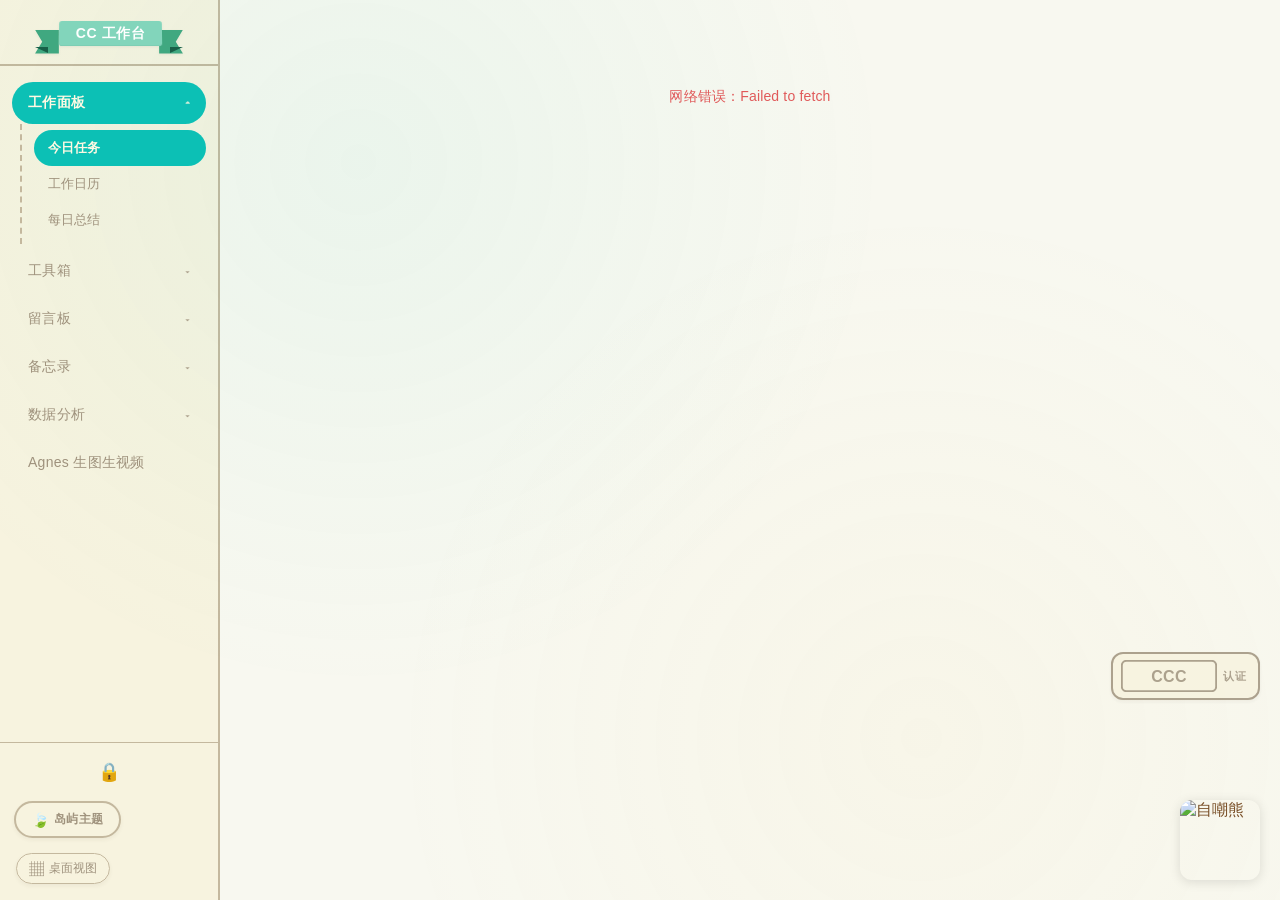
==== web/index.html @ 9da6981a "fix: hide Agnes key configuration card" ====
<!DOCTYPE html>
<html lang="zh-CN">
<head>
<meta charset="UTF-8">
<meta name="viewport" content="width=device-width, initial-scale=1.0, maximum-scale=1.0, user-scalable=no">
<meta http-equiv="Content-Security-Policy" content="default-src 'self' https://fonts.googleapis.com https://fonts.gstatic.com https://cdn.jsdelivr.net; style-src 'self' 'unsafe-inline' https://fonts.googleapis.com; script-src 'self' 'unsafe-inline' https://cdn.jsdelivr.net; img-src 'self' data: blob: https://media.tenor.com; connect-src 'self' https://api.sz-hrhb.com http://127.0.0.1:5001 https://cdn.jsdelivr.net https://opencode.ai">
<title>CC 工作台</title>
<link rel="preconnect" href="https://fonts.googleapis.com">
<link rel="preconnect" href="https://fonts.gstatic.com" crossorigin>
<link href="https://fonts.googleapis.com/css2?family=Nunito:wght@400;500;600;700;800;900&family=Noto+Sans+SC:wght@400;500;700&display=swap" rel="stylesheet">
<link rel="stylesheet" href="assets/animal-island.css?v=1">
<link rel="stylesheet" href="assets/style.css?v=11">
<link rel="stylesheet" href="assets/mac-layout.css?v=11">
<script src="https://cdn.jsdelivr.net/npm/pdf-lib/dist/pdf-lib.min.js"></script>
   <script src="https://cdn.jsdelivr.net/npm/jszip/dist/jszip.min.js"></script>
   <script src="config.example.js"></script>
   <script src="config.js"></script>
</head>
<body>

<svg style="position:absolute;width:0;height:0" aria-hidden="true">
  <defs>
    <clipPath id="animal-modal-clip" clipPathUnits="objectBoundingBox">
      <path d="M0.501,0.005 L0.501,0.005 L0.523,0.005 L0.549,0.006 C0.704,0.01,0.796,0.017,0.825,0.027 L0.827,0.028 C0.872,0.045,0.939,0.044,0.978,0.17 C1,0.254,1,0.365,0.99,0.505 L0.988,0.513 C0.979,0.558,0.971,0.598,0.965,0.633 C0.956,0.689,0.979,0.77,0.964,0.865 C0.953,0.928,0.921,0.966,0.869,0.979 C0.821,0.986,0.773,0.992,0.726,0.995 L0.712,0.996 L0.694,0.997 C0.648,1,0.586,1,0.507,1 L0.501,1 L0.464,1 C0.385,1,0.325,0.998,0.283,0.995 C0.234,0.992,0.184,0.987,0.133,0.979 C0.081,0.966,0.05,0.928,0.039,0.865 C0.023,0.77,0.047,0.689,0.037,0.633 C0.031,0.595,0.023,0.552,0.013,0.505 C-0.006,0.365,-0.002,0.254,0.024,0.17 C0.064,0.045,0.13,0.045,0.174,0.028 L0.175,0.028 C0.204,0.017,0.303,0.009,0.474,0.005 L0.501,0.005"/>
    </clipPath>
  </defs>
</svg>

<!-- Mobile hamburger -->
<button id="mobile-menu-btn" type="button" aria-label="菜单">☰</button>

<div id="app-screen" class="active">
  <aside class="nav-bar">
    <div class="nav-brand">
      <span class="ai-title ai-title--small ai-title--app-teal" style="margin:0">
        <span class="ai-title__back ai-title__back--left"></span>
        <span class="ai-title__back ai-title__back--right"></span>
        <span class="ai-title__fold ai-title__fold--left"></span>
        <span class="ai-title__fold ai-title__fold--right"></span>
        <span class="ai-title__front"><span class="ai-title__text">CC 工作台</span></span>
      </span>
    </div>
    <nav class="nav-items">
      <div class="nav-group">
        <button class="nav-item" data-panel="dashboard">
          <span class="nav-item-label">工作面板</span>
          <span class="nav-chevron">▾</span>
        </button>
        <div class="nav-dropdown">
          <button class="nav-sub" data-tab="tasks">今日任务</button>
          <button class="nav-sub" data-tab="calendar">工作日历</button>
          <button class="nav-sub" data-tab="history">每日总结</button>
        </div>
      </div>
      <div class="nav-group">
        <button class="nav-item" data-panel="toolbox">
          <span class="nav-item-label">工具箱</span>
          <span class="nav-chevron">▾</span>
        </button>
        <div class="nav-dropdown">
          <button class="nav-sub" data-tool="pdf-to-excel">PDF→Excel</button>
          <button class="nav-sub" data-tool="pdf-merge">PDF合并</button>
          <button class="nav-sub" data-tool="pdf-split">PDF分割</button>
          <button class="nav-sub" data-tool="image-convert">图片转换</button>
          <button class="nav-sub" data-tool="image-compress">图片压缩</button>
          <button class="nav-sub" data-tool="office-to-pdf">Office→PDF</button>
          <button class="nav-sub" data-tool="pdf-compress">PDF压缩</button>
          <button class="nav-sub" data-tool="ocr">OCR识别</button>
          <button class="nav-sub" data-tool="table-extract">表格提取</button>
        </div>
      </div>
      <div class="nav-group">
        <button class="nav-item" data-panel="board">
          <span class="nav-item-label">留言板</span>
          <span class="nav-chevron">▾</span>
        </button>
        <div class="nav-dropdown">
          <button class="nav-sub" data-tab="board-list">全部留言</button>
        </div>
      </div>
      <div class="nav-group">
        <button class="nav-item" data-panel="memo">
          <span class="nav-item-label">备忘录</span>
          <span class="nav-chevron">▾</span>
        </button>
        <div class="nav-dropdown">
          <button class="nav-sub" data-tab="memo-list">全部备忘</button>
        </div>
      </div>
      <div class="nav-group">
        <button class="nav-item" data-panel="analysis">
          <span class="nav-item-label">数据分析</span>
          <span class="nav-chevron">▾</span>
        </button>
        <div class="nav-dropdown">
          <button class="nav-sub" data-tab="analyze">分析任务</button>
        </div>
      </div>
      <div class="nav-group">
        <button class="nav-item" data-panel="agnes">
          <span class="nav-item-label">Agnes 生图生视频</span>
        </button>
      </div>
    </nav>
    <div class="nav-lock">
      <button class="lock-btn" id="lock-btn" type="button" title="锁屏">🔒</button>
    </div>
  </aside>
  <main class="app-main">

    <!-- Panel: Dashboard -->
    <div class="panel" id="panel-dashboard">
      <div class="panel-body" id="dash-body">
        <div class="dash-loading">加载中…</div>
      </div>
    </div>

    <!-- Panel: Toolbox -->
    <div class="panel active" id="panel-toolbox">
      <div class="panel-body" id="toolbox-body">
        <div class="panel-empty">选择工具开始使用</div>
      </div>
    </div>

    <!-- Panel: Board -->
    <div class="panel" id="panel-board">
      <div class="panel-body" id="board-body">
        <div class="dash-loading">加载中…</div>
      </div>
    </div>

    <!-- Panel: Memo -->
    <div class="panel" id="panel-memo">
      <div class="panel-body" id="memo-body">
        <div class="dash-loading">加载中…</div>
      </div>
    </div>

    <!-- Panel: Analysis -->
    <div class="panel" id="panel-analysis">
      <div class="panel-body" id="analysis-body">
          <div class="analysis-subpanel active" data-analysis-view="analyze">
        <div class="analysis-wrap ai-pattern-default" style="padding:24px;border-radius:20px">
          <div class="analysis-header">
            <div class="ai-title ai-title--app-yellow" style="display:inline-flex;margin-bottom:12px">
              <span class="ai-title__back ai-title__back--left"></span>
              <span class="ai-title__back ai-title__back--right"></span>
              <span class="ai-title__fold ai-title__fold--left"></span>
              <span class="ai-title__fold ai-title__fold--right"></span>
              <span class="ai-title__front"><span class="ai-title__text">邮箱数据分析</span></span>
            </div>
            <p class="analysis-desc">自动检查 sylvia.tan@assaabloy.com 发送的最新邮件，通过 AI 读取邮件内容和附件 Excel，完成任务分析。</p>
          </div>

          <!-- 使用说明 -->
          <details class="analysis-guide" id="analysis-guide">
            <summary class="analysis-guide-summary">📖 使用说明（点击展开）</summary>
            <div class="analysis-guide-body">
              <div class="analysis-guide-step">
                <span class="guide-step-num">1</span>
                <div class="guide-step-content">
                  <strong>检查并分析邮件</strong>
                  <p>点击下方「📬 检查邮件并分析」按钮，系统将自动登录 QQ 邮箱，获取 sylvia.tan@assaabloy.com 的<em>最新一封邮件</em>（含附件 Excel）。AI 将读取邮件正文和附件表格数据，生成分析报告。</p>
                </div>
              </div>
              <div class="analysis-guide-step">
                <span class="guide-step-num">2</span>
                <div class="guide-step-content">
                  <strong>查看分析结果</strong>
                  <p>分析完成后，页面顶部会显示本次分析结果的详细报告，包含邮件摘要、AI 分析结论和数据洞察。关闭后仍可在下方「分析历史」中随时查看。</p>
                </div>
              </div>
              <div class="analysis-guide-step">
                <span class="guide-step-num">3</span>
                <div class="guide-step-content">
                  <strong>管理分析历史</strong>
                  <p>每次分析自动保存为历史卡片。每张卡片可：</p>
                  <ul>
                    <li><strong>查看详情</strong> — 展开完整 AI 分析报告</li>
                    <li><strong>标记状态</strong> — 确认是否已生成 PDF ✅、是否导出 XLSX 📊、是否已回复邮件 📬</li>
                    <li><strong>删除记录</strong> — 点击右上角 ✕ 移除不需要的记录</li>
                  </ul>
                </div>
              </div>
              <div class="analysis-guide-step">
                <span class="guide-step-num">4</span>
                <div class="guide-step-content">
                  <strong>工作流提醒</strong>
                  <p>为了保障数据准确性，建议每次收到 sylvia 的新邮件后，先进行 AI 分析确认数据变化，再根据分析结果做后续下单、出货等操作。标记已完成步骤，方便后续追溯。</p>
                </div>
              </div>
            </div>
          </details>

          <div class="analysis-actions">
            <button class="analysis-btn" id="btn-check-email" onclick="startEmailAnalysis()">
              <span class="analysis-btn-icon">📬</span>
              <span class="analysis-btn-text">检查邮件并分析</span>
            </button>
            <div class="analysis-status" id="analysis-status" style="display:none"></div>
          </div>
          <div class="analysis-result" id="analysis-result" style="display:none">
            <div class="analysis-result-header">
              <h3>本次分析结果</h3>
              <button class="analysis-result-close" onclick="closeAnalysisResult()">✕</button>
            </div>
            <div class="analysis-result-body" id="analysis-result-body"></div>
          </div>
          <div class="analysis-records-section">
            <div class="analysis-records-header">
              <h3>📋 分析历史</h3>
            </div>
            <div class="analysis-records-list" id="analysis-records-list"></div>
          </div>
        </div>
        </div>
      </div>
    </div>

    <!-- Panel: Agnes Generation -->
    <div class="panel" id="panel-agnes">
      <div class="panel-body" id="agnes-generate-body"></div>
    </div>

  </main>
</div>
<!-- 3C Certification Badge -->
<div class="c3-badge" id="c3-badge" title="本产品通过 CCC 认证">
  <svg viewBox="0 0 120 40" width="96" height="32" aria-hidden="true">
    <rect x="1" y="1" width="118" height="38" rx="6" fill="none" stroke="currentColor" stroke-width="2.5"/>
    <text x="60" y="27" text-anchor="middle" font-family="Arial,sans-serif" font-weight="bold" font-size="20" fill="currentColor">CCC</text>
  </svg>
  <span class="c3-badge-label">认证</span>
</div>
<!-- Mobile overlay (outside app-screen for correct stacking) -->
<div class="nav-overlay" id="nav-overlay"></div>

<div id="lock-screen">
  <img class="lock-bear" src="https://media.tenor.com/4bMDX6ox1JgAAAAj/joke-bear-jokebear.gif" alt="bear">
  <span class="lock-hint">点击解锁</span>
</div>
<script src="assets/app.js?v=12"></script>
<script src="assets/analysis.js?v=8"></script>
<script src="assets/agnes.js?v=2"></script>
<script src="assets/dashboard.js?v=10"></script>
<script src="assets/toolbox.js?v=10"></script>
<script src="assets/board.js?v=8"></script>
<script src="assets/memo.js?v=8"></script>
<script src="assets/theme.js?v=8"></script>
<script src="assets/layout-switcher.js?v=14"></script>
<script src="assets/bear-corner.js?v=9"></script>
</body>
</html>
---- web/assets/animal-island.css ----
/**
 * animal-island-ui design tokens & primitives (v0.9.5)
 * Source: docs/PROMPT.md — CC 工作台视觉基座
 */

:root {
  --primary: #19c8b9;
  --primary-hover: #3dd4c6;
  --primary-active: #11a89b;
  --primary-bg: #e6f9f6;

  --text: #794f27;
  --text-body: #725d42;
  --text-secondary: #9f927d;
  --text-muted: #8a7b66;
  --text-disabled: #c4b89e;

  --bg: #f8f8f0;
  --bg-content: rgb(247, 243, 223);
  --bg-disabled: #f0ece2;

  --border: #c4b89e;
  --border-hover: #a89878;
  --border-strong: #9f927d;

  --success: #6fba2c;
  --success-active: #5a9e1e;
  --warning: #f5c31c;
  --warning-active: #dba90e;
  --error: #e05a5a;
  --error-active: #c94444;

  --focus-yellow: #ffcc00;
  --focus-yellow-d: #e0b800;
  --focus-yellow-radio: #f5c31c;

  --shadow-btn: #bdaea0;
  --shadow-input: #d4c9b4;
  --shadow-switch: #5a9e1e;

  --r-sm: 12px;
  --r-base: 18px;
  --r-lg: 24px;
  --r-pill: 50px;

  --ease: cubic-bezier(0.4, 0, 0.2, 1);
  --d-fast: 0.15s;
  --d-base: 0.25s;
  --d-slow: 0.35s;

  /* Legacy aliases — keep existing class names working */
  --ink: var(--text);
  --body: var(--text-body);
  --muted: var(--text-secondary);
  --surface: var(--bg-content);
  --hairline: var(--border);
  --charcoal: #d4c9b4;
  --jade: var(--primary);
  --jade-light: var(--primary-bg);
  --terracotta: var(--error);
  --terracotta-light: #fef2f2;
  --accent-red: var(--error);

  --font-body: Nunito, 'Noto Sans SC', -apple-system, 'PingFang SC', sans-serif;
  --font-head: Nunito, 'Noto Sans SC', -apple-system, 'PingFang SC', sans-serif;

  --radius-sm: var(--r-sm);
  --radius-md: var(--r-base);
  --radius-lg: var(--r-lg);

  --shadow-sm: 0 2px 4px 0 rgba(61, 52, 40, 0.06);
  --shadow-md: 0 3px 10px 0 rgba(61, 52, 40, 0.1);
  --shadow-lg: 0 4px 16px 0 rgba(61, 52, 40, 0.12);

  --bg-effect:
    radial-gradient(circle at 28% 18%, rgba(25, 200, 185, 0.06) 0, transparent 45%),
    radial-gradient(circle at 72% 82%, rgba(247, 205, 103, 0.05) 0, transparent 45%);
}

/* ── Pattern wallpapers (Card signature look) ── */
.ai-pattern-default {
  background:
    radial-gradient(circle, rgba(199, 181, 149, 0.18) 1.5px, transparent 1.5px) 0 0/28px 28px,
    radial-gradient(circle, rgba(214, 200, 170, 0.12) 1px, transparent 1px) 7px 7px/14px 14px,
    var(--bg-content);
  border: 1.5px solid var(--border);
  color: var(--text-body);
}

.ai-pattern-app-teal {
  background:
    radial-gradient(circle, rgba(130, 213, 187, 0.18) 1.5px, transparent 1.5px) 0 0/28px 28px,
    radial-gradient(circle, rgba(160, 230, 210, 0.12) 1px, transparent 1px) 7px 7px/14px 14px,
    #e8f8f3;
  border: 1.5px solid #82d5bb;
  color: #186048;
}

/* ── Title ribbon ── */
.ai-title {
  display: inline-flex;
  align-items: center;
  height: 2em;
  padding: 0 1.6em;
  font-weight: 800;
  line-height: 1;
  letter-spacing: 0.04em;
  position: relative;
  filter: drop-shadow(0 0.08em 0.12em rgba(0, 0, 0, 0.05));
  color: var(--rt, #fff);
  font-size: 20px;
  margin-bottom: 16px;
}
.ai-title--large { font-size: 28px; }
.ai-title--small { font-size: 14px; }
.ai-title__back {
  position: absolute;
  z-index: 1;
  width: 1.7em;
  height: 1.7em;
  bottom: -0.4em;
  background: var(--rb);
}
.ai-title__back--left {
  left: 0;
  clip-path: polygon(100% 0%, 100% 100%, 0% 100%, 30% 50%, 0% 0%);
}
.ai-title__back--right {
  right: 0;
  clip-path: polygon(0% 0%, 100% 0%, 70% 50%, 100% 100%, 0% 100%);
}
.ai-title__fold {
  position: absolute;
  z-index: 2;
  top: calc(100% - 0.04em);
  width: 0;
  height: 0;
  border-style: solid;
}
.ai-title__fold--left {
  left: 0;
  border-width: 0 0.95em 0.45em 0;
  border-color: transparent var(--rk) transparent transparent;
}
.ai-title__fold--right {
  right: 0;
  border-width: 0 0 0.45em 0.95em;
  border-color: transparent transparent transparent var(--rk);
}
.ai-title__front {
  position: relative;
  z-index: 3;
  inset: 0 0.1em;
  border-radius: 0.2em;
  background: var(--rf);
  transform: perspective(11.5em) rotateX(3deg);
  box-shadow: inset 0 -0.06em 0 rgba(0, 0, 0, 0.05);
  padding: 0.35em 1.2em 0.45em;
}
.ai-title__text {
  font-weight: 900;
  padding-top: 0.11em;
  position: relative;
  z-index: 4;
}
.ai-title--app-teal {
  --rf: #82d5bb; --rb: #40a880; --rk: #186048; --rt: #fff;
}
.ai-title--app-pink {
  --rf: #f8a6b2; --rb: #e06880; --rk: #a03060; --rt: #fff;
}
.ai-title--default-green {
  --rf: #27d039; --rb: #20992a; --rk: #115017; --rt: #fff;
}
.ai-title--app-yellow {
  --rf: #f7cd67; --rb: #d4a030; --rk: #8a6010; --rt: #725d42;
}

/* ── Primary button (3D pixel stack) ── */
.ai-btn-primary,
.tb-btn-primary,
.board-btn,
.board-reply-submit,
.memo-modal-save,
.analysis-btn {
  display: inline-flex;
  align-items: center;
  justify-content: center;
  gap: 8px;
  min-height: 45px;
  padding: 10px 24px;
  border-radius: var(--r-pill);
  border: 2px solid var(--bg);
  background: var(--bg);
  color: var(--text);
  font-family: var(--font-body);
  font-size: 14px;
  font-weight: 600;
  letter-spacing: 0.02em;
  line-height: 1;
  cursor: pointer;
  transition: transform var(--d-fast) var(--ease), box-shadow var(--d-fast) var(--ease);
  box-shadow: 0 5px 0 0 var(--shadow-btn);
}
.ai-btn-primary:hover,
.tb-btn-primary:hover:not(:disabled),
.board-btn:hover,
.board-reply-submit:hover:not(:disabled),
.memo-modal-save:hover:not(:disabled),
.analysis-btn:hover:not(:disabled) {
  box-shadow: 0 6px 0 0 var(--shadow-btn);
  transform: translateY(-1px);
}
.ai-btn-primary:active,
.tb-btn-primary:active:not(:disabled),
.board-btn:active,
.board-reply-submit:active:not(:disabled),
.memo-modal-save:active:not(:disabled),
.analysis-btn:active:not(:disabled) {
  box-shadow: 0 1px 0 0 var(--shadow-btn);
  transform: translateY(2px);
}
.ai-btn-primary:focus-visible,
.tb-btn-primary:focus-visible,
.analysis-btn:focus-visible {
  outline: 2px solid var(--primary);
  outline-offset: 2px;
}
.ai-btn-primary:disabled,
.tb-btn-primary:disabled,
.analysis-btn:disabled {
  opacity: 0.5;
  cursor: not-allowed;
  transform: none;
  box-shadow: 0 5px 0 0 var(--shadow-btn);
}

/* Override analysis gradient — use island primary */
.analysis-btn {
  background: var(--bg);
  color: var(--text);
  box-shadow: 0 5px 0 0 var(--shadow-btn);
}
.analysis-btn:hover:not(:disabled) {
  background: var(--bg);
}

/* ── Default / outline buttons ── */
.ai-btn-default,
.oa-btn,
.tb-btn-outline,
.tb-btn,
.analysis-action-btn,
.memo-modal-cancel,
.board-reply-cancel,
.memo-add-btn {
  font-family: var(--font-body);
  font-weight: 600;
  letter-spacing: 0.02em;
}
.oa-btn,
.tb-btn-outline,
.analysis-action-btn,
.memo-modal-cancel,
.board-reply-cancel {
  border: 2px solid var(--border-strong);
  border-radius: var(--r-pill);
  background: var(--bg);
  color: var(--text-body);
  box-shadow: var(--shadow-sm);
  transition: all var(--d-base) var(--ease);
}
.oa-btn:hover,
.tb-btn-outline:hover,
.analysis-action-btn:hover,
.memo-modal-cancel:hover,
.board-reply-cancel:hover {
  color: var(--primary);
  border-color: var(--primary);
  box-shadow: var(--shadow-md);
  transform: translateY(-1px);
}

/* ── Cards (no outer shadow, hover lift) ── */
.ai-card,
.oa-task,
.oa-history-item,
.board-item,
.board-form,
.memo-item,
.analysis-card,
.analysis-result,
.analysis-guide,
.tb-file-item,
.oa-cal-day:not(.other) {
  background: var(--bg-content);
  border: 2px solid var(--border);
  border-radius: 20px;
  color: var(--text-body);
  font-weight: 500;
  transition: transform var(--d-slow) ease, border-color var(--d-base) var(--ease);
  box-shadow: none;
}
.oa-task:hover,
.oa-history-item:hover,
.board-item:hover,
.memo-item:hover,
.analysis-card:hover,
.tb-file-item:hover {
  transform: translateY(-2px);
  border-color: var(--border-hover);
}

/* ── Inputs & textareas ── */
.ai-input,
.board-input,
.board-reply-input,
.memo-modal-input,
.memo-modal-text,
.oa-task-note,
input[type='text'],
input[type='url'],
input[type='password'],
textarea {
  background: var(--bg-content);
  border: 2px solid var(--border);
  border-radius: var(--r-pill);
  color: var(--text-body);
  font-weight: 500;
  letter-spacing: 0.01em;
  font-family: var(--font-body);
}
.ai-input:focus,
.board-input:focus,
.board-reply-input:focus,
.memo-modal-input:focus,
.memo-modal-text:focus,
.oa-task-note:focus {
  outline: none;
  border-color: var(--focus-yellow);
  box-shadow: 0 0 0 3px rgba(255, 204, 0, 0.15);
}
.ai-input::placeholder,
.board-input::placeholder,
.memo-modal-input::placeholder,
.oa-task-note::placeholder {
  color: var(--text-disabled);
  font-weight: 400;
}

/* ── Checkbox (square) ── */
.oa-cb {
  appearance: none;
  width: 22px;
  height: 22px;
  background: var(--bg-content);
  border: 2.5px solid var(--border);
  border-radius: 8px;
  cursor: pointer;
  transition: all var(--d-fast) var(--ease);
}
.oa-cb:hover {
  border-color: var(--primary);
  transform: translateY(-1px);
}
.oa-cb:checked {
  background: var(--primary);
  border-color: var(--primary-active);
}
.oa-cb:checked::after {
  content: '✓';
  display: flex;
  align-items: center;
  justify-content: center;
  color: #fff;
  font-size: 12px;
  font-weight: 700;
  height: 100%;
}
.oa-cb:focus-visible {
  outline: 2px solid var(--focus-yellow);
  outline-offset: 2px;
}

/* ── Modal backdrop ── */
.memo-modal-overlay,
.ai-modal-backdrop {
  background: rgba(40, 30, 20, 0.45);
  backdrop-filter: blur(2px);
}
.memo-modal-content {
  background: var(--bg-content);
  color: var(--text-body);
  border: 2px solid var(--border);
  border-radius: var(--r-lg);
  box-shadow: none;
}
.memo-modal-content.ai-modal-blob {
  clip-path: url(#animal-modal-clip);
  padding: 48px 48px 32px;
}

/* Tabs handled in style.css nav */

/* ── Collapse (analysis guide) ── */
.analysis-guide {
  border: 2px solid var(--border-strong);
  border-radius: var(--r-base);
  overflow: hidden;
}
.analysis-guide-summary {
  padding: 16px 24px;
  font-weight: 600;
  color: var(--text);
}
.guide-step-num {
  width: 28px;
  height: 28px;
  border-radius: 50%;
  background: var(--primary);
  color: #fff;
  font-weight: 700;
  box-shadow: 0 2px 4px rgba(25, 200, 185, 0.3);
  font-family: var(--font-body);
}

/* ── Table-like panels ── */
.analysis-records-header {
  border-bottom: 2px dashed rgb(240, 232, 216);
}

/* ── Upload zone ── */
.tb-upload-zone {
  border: 2px dashed var(--border);
  border-radius: var(--r-lg);
  background: var(--bg-content);
}
.tb-upload-zone:hover,
.tb-upload-zone.dragover {
  border-color: var(--primary);
  background: var(--primary-bg);
}

/* ── Loader ── */
.oa-loader {
  border-color: var(--border);
  border-top-color: var(--primary);
}

/* ── Greeting banner → island card ── */
.oa-greeting {
  background: var(--bg-content);
  border: 2px solid #82d5bb;
  border-radius: 20px;
  box-shadow: none;
}
.oa-greeting::before,
.oa-greeting::after {
  display: none;
}
.oa-greeting {
  background:
    radial-gradient(circle, rgba(130, 213, 187, 0.18) 1.5px, transparent 1.5px) 0 0/28px 28px,
    radial-gradient(circle, rgba(160, 230, 210, 0.12) 1px, transparent 1px) 7px 7px/14px 14px,
    #e8f8f3;
}
.oa-greeting-title {
  color: var(--text);
  font-family: var(--font-body);
  font-weight: 800;
}
.oa-greeting-sub {
  color: var(--text-secondary);
}

/* ── Calendar selected day ── */
.oa-cal-day.selected {
  background: var(--primary);
  border-color: var(--primary-active);
  color: #fff;
  box-shadow: none;
}
.oa-cal-day.today {
  border-color: var(--primary);
  color: var(--primary-active);
  background: var(--primary-bg);
}

/* ── Theme variants (animal-island palettes) ── */
[data-theme='sakura'] {
  --primary: #f8a6b2;
  --primary-hover: #fab0bb;
  --primary-active: #e06880;
  --primary-bg: #fde4e8;
  --bg: #fdf5f6;
  --bg-content: #fff5f7;
  --bg-effect: radial-gradient(circle at 30% 20%, rgba(248, 166, 178, 0.08) 0, transparent 50%);
}
[data-theme='meadow'] {
  --primary: #8ac68a;
  --primary-hover: #9ad09a;
  --primary-active: #509050;
  --primary-bg: #eaf5ea;
  --bg: #f5faf5;
  --bg-content: #f0f8f0;
  --bg-effect: radial-gradient(circle at 40% 30%, rgba(138, 198, 138, 0.08) 0, transparent 50%);
}
[data-theme='sunset'] {
  --primary: #e59266;
  --primary-hover: #eca078;
  --primary-active: #c06a30;
  --primary-bg: #faf0e8;
  --bg: #faf6f0;
  --bg-content: #f7efe6;
  --bg-effect: radial-gradient(circle at 35% 25%, rgba(229, 146, 102, 0.08) 0, transparent 50%);
}
[data-theme='lagoon'] {
  --primary: #889df0;
  --primary-hover: #9aadf5;
  --primary-active: #5068d8;
  --primary-bg: #eef1fc;
  --bg: #f5f7fd;
  --bg-content: #eef2fb;
  --bg-effect: radial-gradient(circle at 30% 20%, rgba(136, 157, 240, 0.08) 0, transparent 50%);
}
---- web/assets/style.css ----
/* CC 工作台 — layout & panels (tokens in animal-island.css) */

*,*::before,*::after{box-sizing:border-box;margin:0;padding:0}
html,body{height:100%;font-family:var(--font-body);font-weight:500;letter-spacing:.01em;-webkit-font-smoothing:antialiased;background:var(--bg);color:var(--text);overflow:hidden}
body::before{content:"";position:fixed;inset:0;pointer-events:none;z-index:0;background-image:var(--bg-effect)}
::selection{background:var(--primary);color:#fff}

/* ── App Shell ── */
#app-screen{display:none;height:100%}
#app-screen.active{display:flex}
@keyframes fadeSlide{from{opacity:0;transform:translateY(6px)}to{opacity:1;transform:translateY(0)}}

/* ── Nav ── */
.nav-bar{background:var(--bg-content);border-right:2px solid var(--border);display:flex;flex-direction:column;min-width:220px;height:100%;padding-bottom:48px}
.nav-brand{padding:20px 16px 16px;border-bottom:2px solid var(--border);display:flex;justify-content:center}
.nav-items{flex:1;display:flex;flex-direction:column;padding:16px 12px;gap:6px}
.nav-group{position:relative}
.nav-item{width:100%;padding:12px 16px;border-radius:var(--r-pill);display:flex;align-items:center;gap:10px;font-size:14px;font-weight:500;cursor:pointer;transition:all var(--d-base) var(--ease);border:none;background:none;color:var(--text-secondary);flex-shrink:0;white-space:nowrap;text-align:left;font-family:var(--font-body);letter-spacing:.02em}
.nav-item:hover{color:var(--text-body);background:rgba(25,200,185,.1)}
.nav-item.active{color:#fff9e3;background:#0cc0b5;font-weight:600}
.nav-item.active::before{display:none}
.nav-item-label{flex:1}
.nav-chevron{font-size:10px;color:inherit;transition:transform var(--d-base) var(--ease);flex-shrink:0;opacity:.8}
.nav-group.open .nav-chevron{transform:rotate(180deg)}
.nav-dropdown{display:none;padding:6px 0 6px 12px;margin-left:8px;border-left:2px dashed var(--border)}
.nav-group.open .nav-dropdown{display:block;animation:fadeSlide .25s var(--ease)}
.nav-sub{display:block;width:100%;padding:9px 14px;border:none;border-radius:var(--r-pill);font-size:13px;font-weight:500;cursor:pointer;background:transparent;color:var(--text-secondary);text-align:left;font-family:var(--font-body);transition:all var(--d-fast) var(--ease)}
.nav-sub:hover{color:var(--text-body);background:rgba(25,200,185,.1)}
.nav-sub.active{color:#fff9e3;background:#0cc0b5;font-weight:600}

.nav-lock{
  padding:12px 14px;border-top:1px solid var(--hairline);
  flex-shrink:0;display:flex;justify-content:center
}
.lock-btn{
  background:none;border:none;cursor:pointer;font-size:18px;
  padding:6px 14px;border-radius:var(--radius-sm);color:var(--muted);
  transition:all .2s;font-family:var(--font-body);font-weight:500
}
.lock-btn:hover{color:var(--jade);background:var(--jade-light)}

/* ── Lock Screen ── */
#lock-screen{
  position:fixed;inset:0;z-index:999;
  background:var(--bg);
  display:none;align-items:center;justify-content:center;
  flex-direction:column;gap:12px
}
#lock-screen.active{display:flex;animation:fadeSlide .3s ease}
#lock-screen .lock-hint{pointer-events:none}
.lock-bear{max-width:280px;max-height:280px;border-radius:var(--radius-lg);cursor:pointer}
.lock-hint{font-size:13px;color:var(--muted);font-weight:400;pointer-events:none}

/* ── Main Panel ── */
.app-main{flex:1;display:flex;flex-direction:column;min-width:0;background:var(--bg)}

.panel{display:none;flex-direction:column;height:100%;position:relative;animation:fadeSlide .35s ease}
.panel.active{display:flex}


.panel-body{flex:1;overflow-y:auto;padding:28px}
.panel-body::-webkit-scrollbar{width:6px}
.panel-body::-webkit-scrollbar-track{background:transparent}
.panel-body::-webkit-scrollbar-thumb{background:var(--charcoal);border-radius:3px}
.panel-body::-webkit-scrollbar-thumb:hover{background:var(--muted)}
.panel-empty{display:flex;align-items:center;justify-content:center;height:100%;color:var(--muted);font-size:14px}

/* ── Bear Image ── */
.bear-wrap{flex-shrink:0;position:relative}
.bear-img{box-shadow:0 2px 8px rgba(0,0,0,.15)}

/* ── Decorative tiny bears ── */
.bear-dot{display:inline-flex;width:20px;height:20px;vertical-align:middle;align-items:center;justify-content:center}

/* ── Greeting Card ── */
.oa-greeting{border-radius:20px;padding:28px 32px;margin-bottom:28px;display:flex;justify-content:space-between;align-items:center;gap:20px;position:relative;overflow:hidden;border:2px solid #82d5bb;box-shadow:none;background:radial-gradient(circle,rgba(130,213,187,.18) 1.5px,transparent 1.5px) 0 0/28px 28px,radial-gradient(circle,rgba(160,230,210,.12) 1px,transparent 1px) 7px 7px/14px 14px,#e8f8f3}
.oa-greeting::before,.oa-greeting::after{display:none}
.oa-greeting-title{font-family:var(--font-body);font-size:22px;font-weight:800;color:var(--text);letter-spacing:.02em;margin-bottom:4px;position:relative}
.oa-greeting-sub{font-size:13px;color:var(--text-secondary);position:relative}
.oa-greeting-ring{flex-shrink:0;width:72px;height:72px;position:relative}

/* ── Section ── */
.oa-dash-section{margin-bottom:28px;animation:fadeSlide .35s ease}
/* ── Trello Board ── */
.oa-trello{display:flex;gap:12px;overflow-x:auto;padding-bottom:8px;min-height:300px;scroll-snap-type:x mandatory}
.oa-trello-col{flex:1;min-width:200px;max-width:340px;background:var(--bg);border-radius:var(--radius-md);padding:12px;display:flex;flex-direction:column;scroll-snap-align:start}
.oa-trello-header{display:flex;align-items:center;justify-content:space-between;margin-bottom:12px;padding:0 4px}
.oa-trello-header-label{font-size:13px;font-weight:700;color:var(--ink)}
.oa-trello-count{font-size:11px;font-weight:700;color:var(--muted);background:var(--surface);padding:2px 10px;border-radius:12px;border:1px solid var(--hairline)}
.oa-trello-list{display:flex;flex-direction:column;gap:8px;flex:1}
.oa-trello-card{background:var(--surface);border:1.5px solid var(--hairline);border-radius:var(--radius-sm);padding:12px 14px;transition:all .2s;box-shadow:var(--shadow-sm);border-left:4px solid var(--charcoal)}
.oa-trello-card:hover{box-shadow:var(--shadow-md);border-color:var(--charcoal)}
.oa-trello-card.status-todo{border-left-color:var(--terracotta)}
.oa-trello-card.status-in_progress{border-left-color:var(--amber)}
.oa-trello-card.status-done{border-left-color:var(--jade);opacity:.7}
.oa-trello-label{font-size:12px;line-height:1.5;color:var(--body);font-weight:500;margin-bottom:8px;word-break:break-word}
.oa-trello-card.status-done .oa-trello-label{color:var(--muted);text-decoration:line-through}
.oa-trello-actions{display:flex;gap:4px;flex-wrap:wrap}
.oa-trello-adv-btn,.oa-trello-note-btn{background:var(--bg);border:1px solid var(--hairline);border-radius:var(--radius-sm);padding:4px 10px;font-size:11px;font-weight:500;cursor:pointer;font-family:var(--font-body);color:var(--text-secondary);transition:all .15s}
.oa-trello-adv-btn:hover{background:var(--primary-bg);border-color:var(--primary);color:var(--primary)}
.oa-trello-note-btn{font-size:13px;padding:4px 6px;line-height:1}
.oa-trello-note-btn:hover{background:var(--jade-light);color:var(--jade)}
.oa-trello-note-wrap{margin-top:8px}
.oa-trello-note{width:100%;padding:6px 8px;border:1px solid var(--hairline);border-radius:var(--radius-sm);font-size:11px;font-family:var(--font-body);background:var(--bg);color:var(--body);resize:vertical;min-height:28px;outline:none;transition:border-color .2s}
.oa-trello-note:focus{border-color:var(--jade)}
.oa-trello-empty{text-align:center;padding:24px 0;color:var(--text-disabled);font-size:12px}
/* ── Carried-over block (昨日未完成) ── */
.oa-carry-block{margin-bottom:20px;padding:16px;border-radius:var(--radius-md);background:radial-gradient(circle,rgba(245,195,28,.12) 1.5px,transparent 1.5px) 0 0/22px 22px,var(--surface);border:2px solid var(--amber,#f5c31c)}
.oa-carry-header{display:flex;align-items:center;gap:10px;margin-bottom:12px}
.oa-carry-title{font-size:14px;font-weight:700;color:var(--ink)}
.oa-carry-count{font-size:11px;font-weight:700;color:#8a6010;background:rgba(245,195,28,.22);padding:2px 10px;border-radius:12px}
.oa-carry-group{margin-bottom:12px}
.oa-carry-group:last-child{margin-bottom:0}
.oa-carry-group-date{font-size:11px;font-weight:600;color:var(--muted);margin-bottom:6px;padding-left:2px}
.oa-carry-block .oa-trello-list{display:grid;grid-template-columns:repeat(auto-fill,minmax(200px,1fr));gap:8px}
.oa-carry-block .oa-trello-card{border-left-color:var(--amber,#f5c31c)}
/* ── Add Task FAB ── */
.oa-trello-add-fab{display:flex;align-items:center;gap:6px;padding:6px 12px;border-radius:var(--radius-sm);cursor:pointer;transition:all .2s ease;user-select:none}
.oa-trello-add-fab.hide{display:none}
.oa-trello-add-icon{font-size:15px;font-weight:700;transition:transform .25s ease;color:var(--jade)}
.oa-trello-add-fab:hover .oa-trello-add-icon{transform:rotate(45deg)}
.oa-trello-add-label{font-size:11px;font-weight:600;color:var(--jade)}
.oa-trello-add-fab:hover .oa-trello-add-label{text-decoration:underline;text-underline-offset:2px}

/* ── Add Task Card (glassmorphism) ── */
.oa-trello-add-card{background:var(--bg);border:1.5px solid var(--jade-light);border-radius:var(--radius-md);padding:12px;margin-top:6px;box-shadow:0 8px 32px rgba(0,0,0,.08),inset 0 1px 0 rgba(255,255,255,.25);display:none;backdrop-filter:blur(12px);-webkit-backdrop-filter:blur(12px);animation:fadeSlideDown .25s ease}
.oa-trello-add-card.open{display:block}
@keyframes fadeSlideDown{from{opacity:0;transform:translateY(-6px) scale(.98)}to{opacity:1;transform:translateY(0) scale(1)}}
.oa-trello-add-row{display:flex;gap:6px;align-items:center}
.oa-trello-add-input-el{flex:1;border:1.5px solid var(--hairline);border-radius:var(--radius-sm);padding:7px 10px;font-size:12px;font-family:var(--font-body);background:var(--surface);color:var(--body);outline:none;transition:border-color .2s,box-shadow .2s}
.oa-trello-add-input-el:focus{border-color:var(--jade);box-shadow:0 0 0 3px rgba(44,95,90,.12)}
.oa-trello-add-input-el::placeholder{color:var(--muted)}
.oa-trello-add-counter{font-size:10px;color:var(--muted);text-align:right;min-width:32px;font-variant-numeric:tabular-nums}
.oa-trello-add-counter.warn{color:var(--terracotta)}
.oa-trello-add-actions{display:flex;gap:6px;margin-top:8px}
.oa-trello-add-confirm{padding:5px 14px;border:none;border-radius:var(--radius-sm);background:var(--jade);color:#fff;font-size:11px;font-weight:600;cursor:pointer;font-family:var(--font-body);transition:all .15s;letter-spacing:.02em}
.oa-trello-add-confirm:hover{background:var(--jade-dark,#0a9e95);box-shadow:0 2px 8px rgba(44,95,90,.2)}
.oa-trello-add-confirm:disabled{opacity:.3;cursor:default;box-shadow:none}
.oa-trello-add-cancel{padding:5px 10px;border:1px solid var(--hairline);border-radius:var(--radius-sm);background:transparent;font-size:11px;cursor:pointer;color:var(--muted);font-family:var(--font-body);transition:all .15s}
.oa-trello-add-cancel:hover{color:var(--terracotta);background:var(--terracotta-light);border-color:var(--terracotta)}

/* ── Del button (custom items) ── */
.oa-trello-del-btn{font-size:11px;padding:4px 6px;line-height:1;opacity:.35;transition:all .15s}
.oa-trello-del-btn:hover{color:var(--terracotta);opacity:1}

/* ── Summarize ── */
.oa-summarize-wrap{margin-top:28px;text-align:center}
.oa-btn{display:inline-flex;align-items:center;justify-content:center;gap:8px;padding:10px 24px;border-radius:var(--r-pill);font-size:13px;font-weight:600;cursor:pointer;font-family:var(--font-body);transition:all var(--d-base) var(--ease);border:2px solid var(--border-strong);background:var(--bg);color:var(--text-body);box-shadow:var(--shadow-sm);letter-spacing:.02em}
.oa-btn:hover{border-color:var(--primary);color:var(--primary);box-shadow:var(--shadow-md);transform:translateY(-1px)}
.oa-btn:disabled{opacity:.4;cursor:default;pointer-events:none}
.oa-summary{background:var(--primary-bg);border:2px solid var(--border);border-radius:var(--r-base);padding:18px 22px;margin-top:16px;font-size:13px;line-height:1.8;color:var(--text-body);text-align:left}
.oa-summary strong{color:var(--primary-active);font-weight:700}

/* ── Calendar ── */
.oa-calendar{animation:fadeSlide .35s ease;max-width:520px;margin:0 auto}
.oa-cal-month{display:flex;align-items:center;justify-content:center;gap:14px;margin-bottom:24px}
.oa-cal-month h3{font-family:var(--font-head);font-size:24px;font-weight:700;min-width:160px;text-align:center;color:var(--ink);letter-spacing:1px}
.oa-cal-nav{background:var(--surface);border:1px solid var(--hairline);border-radius:var(--radius-sm);width:36px;height:36px;cursor:pointer;font-size:13px;display:flex;align-items:center;justify-content:center;color:var(--muted);transition:all .2s;box-shadow:var(--shadow-sm)}
.oa-cal-nav:hover{color:var(--jade);border-color:var(--jade);box-shadow:var(--shadow-md)}
.oa-cal-weekdays{display:grid;grid-template-columns:repeat(7,1fr);gap:4px;margin-bottom:8px;padding:0 4px}
.oa-cal-weekday{text-align:center;font-size:11px;font-weight:700;color:var(--muted);text-transform:uppercase;padding:8px 0;letter-spacing:1.2px}
.oa-cal-days{display:grid;grid-template-columns:repeat(7,1fr);gap:4px;padding:0 4px}
.oa-cal-day{border-radius:var(--radius-md);display:flex;flex-direction:column;align-items:center;justify-content:center;cursor:pointer;transition:all .18s;position:relative;color:var(--body);border:1.5px solid transparent;height:52px;background:var(--surface);box-shadow:var(--shadow-sm)}
.oa-cal-day:hover{border-color:var(--charcoal);box-shadow:var(--shadow-md);transform:translateY(-1px)}
.oa-cal-day.other{background:transparent;box-shadow:none;color:var(--charcoal)}
.oa-cal-day.other:hover{transform:none;box-shadow:none}
.oa-cal-num{font-size:15px;font-weight:600;line-height:1}
.oa-cal-day.today{border-color:var(--jade);color:var(--jade);background:var(--jade-light)}
.oa-cal-day.has-data::after{content:"";position:absolute;bottom:7px;width:5px;height:5px;border-radius:50%;background:var(--terracotta)}
.oa-cal-day.selected{background:var(--jade);color:#fff;border-color:var(--jade);box-shadow:0 2px 12px rgba(44,95,90,.25)}
.oa-cal-day.selected .oa-cal-num{color:#fff}
.oa-cal-day.selected.has-data::after{background:rgba(255,255,255,.7)}
.oa-cal-guide{margin-top:32px;padding:20px 24px;background:var(--surface);border:1px solid var(--hairline);border-radius:var(--radius-md)}
.oa-cal-legend{display:flex;gap:20px;flex-wrap:wrap;margin-bottom:14px;padding-bottom:14px;border-bottom:1px solid var(--hairline)}
.oa-cal-legend-item{display:flex;align-items:center;gap:6px;font-size:14px;color:var(--body)}
.oa-cal-legend-dot{width:12px;height:12px;border-radius:3px;border:1.5px solid var(--hairline)}
.oa-cal-legend-dot.today{border-color:var(--jade);background:var(--jade-light)}
.oa-cal-legend-dot.selected{background:var(--jade);border-color:var(--jade)}
.oa-cal-legend-dot.has-data{background:transparent;border-color:var(--terracotta);position:relative}
.oa-cal-legend-dot.has-data::after{content:"";position:absolute;bottom:1px;left:50%;transform:translateX(-50%);width:4px;height:4px;border-radius:50%;background:var(--terracotta)}
.oa-cal-howto{font-size:13px;color:var(--muted);line-height:1.8}
.oa-cal-howto strong{display:block;font-size:12px;font-weight:700;color:var(--body);text-transform:uppercase;letter-spacing:1px;margin-bottom:6px}
.oa-cal-howto em{font-style:normal;color:var(--terracotta);font-weight:700}

/* ── History ── */
.oa-history-list{display:grid;gap:12px;grid-template-columns:1fr}
@media(min-width:700px){.oa-history-list{grid-template-columns:1fr 1fr}}
@media(min-width:1200px){.oa-history-list{grid-template-columns:1fr 1fr 1fr}}
.oa-history-item{background:var(--surface);border:1px solid var(--hairline);border-radius:var(--radius-md);padding:18px 20px;transition:all .25s;cursor:pointer}
.oa-history-item:hover{box-shadow:var(--shadow-md);border-color:var(--charcoal)}
.oa-history-date{font-size:12px;font-weight:500;color:var(--muted);margin-bottom:6px}
.oa-history-body{font-size:13px;line-height:1.7;color:var(--body)}

/* ── Toolbox ── */
.tb-upload-zone{border:2px dashed var(--hairline);border-radius:var(--radius-lg);padding:56px 24px;text-align:center;cursor:pointer;transition:all .25s;margin-bottom:24px;background:var(--surface)}
.tb-upload-zone:hover{border-color:var(--jade);background:var(--jade-light)}
.tb-upload-zone.dragover{border-color:var(--jade);background:var(--jade-light);transform:scale(1.01)}
.tb-upload-icon{font-size:36px;margin-bottom:10px;display:block}
.tb-upload-text{font-size:14px;color:var(--body);margin-bottom:4px;font-weight:500}
.tb-upload-hint{font-size:12px;color:var(--muted)}
.tb-file-list{display:flex;flex-direction:column;gap:6px;margin-bottom:20px}
.tb-file-item{display:flex;align-items:center;gap:10px;padding:10px 14px;border:1px solid var(--hairline);border-radius:var(--radius-sm);background:var(--surface);transition:border-color .2s}
.tb-file-item:hover{border-color:var(--charcoal)}
.tb-file-icon{font-size:16px;flex-shrink:0}
.tb-file-name{flex:1;font-size:13px;font-weight:500;min-width:0;overflow:hidden;text-overflow:ellipsis;white-space:nowrap;color:var(--body)}
.tb-file-size{font-size:11px;color:var(--muted);flex-shrink:0}
.tb-file-del{background:none;border:none;cursor:pointer;font-size:13px;color:var(--muted);padding:4px;border-radius:3px;flex-shrink:0;transition:all .15s}
.tb-file-del:hover{color:var(--terracotta);background:var(--terracotta-light)}
.tb-file-move{background:none;border:1px solid var(--hairline);border-radius:3px;cursor:pointer;font-size:11px;width:24px;height:24px;display:flex;align-items:center;justify-content:center;color:var(--muted);flex-shrink:0;transition:all .15s}
.tb-file-move:hover{background:var(--jade-light);color:var(--jade);border-color:var(--jade)}
.tb-file-move:disabled{opacity:.25;cursor:default}
.tb-actions{display:flex;gap:10px;justify-content:center;margin-top:4px}
.tb-btn{display:inline-flex;align-items:center;justify-content:center;gap:6px;padding:10px 24px;border-radius:var(--radius-sm);font-size:13px;font-weight:500;cursor:pointer;font-family:var(--font-body);transition:all .2s}
.tb-btn-primary{background:var(--bg);color:var(--text);border:2px solid var(--bg);box-shadow:0 5px 0 0 var(--shadow-btn)}
.tb-btn-primary:hover:not(:disabled){box-shadow:0 6px 0 0 var(--shadow-btn);transform:translateY(-1px)}
.tb-btn-primary:disabled{opacity:.3;cursor:default}
.tb-btn-outline{background:var(--surface);color:var(--body);border:1px solid var(--hairline)}
.tb-btn-outline:hover{border-color:var(--jade);color:var(--jade);background:var(--jade-light)}
.tb-progress{margin-top:20px;text-align:center}
.tb-progress-bar{height:4px;background:var(--hairline);border-radius:2px;overflow:hidden;margin-top:8px}
.tb-progress-fill{height:100%;background:var(--jade);border-radius:2px;transition:width .4s ease;width:0}
.tb-result{margin-top:16px;padding:12px 16px;border-radius:var(--radius-sm);font-size:13px;text-align:center;animation:fadeSlide .25s ease}
.tb-result.success{background:var(--jade-light);border:1px solid rgba(44,95,90,.2);color:var(--jade)}
.tb-result.error{background:var(--terracotta-light);border:1px solid rgba(196,69,54,.2);color:var(--terracotta)}



/* ── Board ── */
.board-wrap{max-width:640px;margin:0 auto;animation:fadeSlide .35s ease}
.board-header{margin-bottom:24px}
.board-title{font-family:var(--font-body);font-size:22px;font-weight:800;color:var(--text);margin-bottom:4px;letter-spacing:.02em}
.board-sub{font-size:13px;color:var(--muted)}
.board-form{background:var(--surface);border:1px solid var(--hairline);border-radius:var(--radius-md);padding:18px 20px;margin-bottom:24px}
.board-input{width:100%;border:none;outline:none;resize:none;font-size:14px;font-family:var(--font-body);color:var(--body);background:transparent;line-height:1.7;min-height:60px}
.board-input::placeholder{color:var(--charcoal)}
.board-form-foot{display:flex;align-items:center;justify-content:space-between;margin-top:12px;padding-top:12px;border-top:1px solid var(--hairline)}
.board-count{font-size:11px;color:var(--muted)}
.board-btn{padding:8px 22px;border:2px solid var(--bg);border-radius:var(--r-pill);background:var(--bg);color:var(--text);font-size:13px;font-weight:600;cursor:pointer;font-family:var(--font-body);box-shadow:0 5px 0 0 var(--shadow-btn);transition:transform var(--d-fast) var(--ease),box-shadow var(--d-fast) var(--ease)}
.board-btn:hover{box-shadow:0 6px 0 0 var(--shadow-btn);transform:translateY(-1px)}
.board-empty{display:flex;flex-direction:column;align-items:center;padding:60px 0;color:var(--muted);font-size:14px}
.board-list{display:flex;flex-direction:column;gap:10px}
.board-item{background:var(--surface);border:1px solid var(--hairline);border-radius:var(--radius-md);padding:16px 20px;transition:all .2s;animation:fadeSlide .25s ease}
.board-item:hover{border-color:var(--charcoal);box-shadow:var(--shadow-sm)}
.board-item-head{display:flex;align-items:center;gap:10px;margin-bottom:8px}
.board-item-author{font-size:12px;font-weight:600;color:var(--jade)}
.board-item-time{font-size:11px;color:var(--muted);flex:1}
.board-item-del{background:none;border:none;cursor:pointer;font-size:13px;color:var(--charcoal);padding:4px;border-radius:3px;transition:all .15s;line-height:1}
.board-item-del:hover{color:var(--terracotta);background:var(--terracotta-light)}
.board-item-body{font-size:14px;line-height:1.7;color:var(--body);white-space:pre-wrap;word-break:break-word}
.board-item-actions{display:flex;align-items:center;gap:12px;margin-top:10px;padding-top:10px;border-top:1px solid var(--hairline)}
.board-like-btn{background:none;border:none;cursor:pointer;font-size:13px;color:var(--muted);padding:4px 8px;border-radius:var(--radius-sm);transition:all .2s;display:flex;align-items:center;gap:4px}
.board-like-btn:hover{color:var(--terracotta);background:var(--terracotta-light)}
.board-like-btn.liked{color:var(--terracotta)}
.board-like-cnt{font-size:11px;font-weight:600}
.board-reply-toggle{background:none;border:none;cursor:pointer;font-size:12px;color:var(--muted);padding:4px 8px;border-radius:var(--radius-sm);transition:all .2s}
.board-reply-toggle:hover{color:var(--jade);background:var(--jade-light)}
.board-replies{margin-top:10px;margin-left:4px;padding-left:12px;border-left:2px solid var(--hairline)}
.board-reply{position:relative;padding:8px 0 8px 4px;border-bottom:1px solid var(--hairline);font-size:13px;line-height:1.6}
.board-reply:last-child{border-bottom:none}
.board-reply-author{font-size:11px;font-weight:600;color:var(--jade)}
.board-reply-time{font-size:10px;color:var(--muted);margin-left:8px}
.board-reply-del{position:absolute;top:6px;right:0;background:none;border:none;cursor:pointer;font-size:11px;color:var(--charcoal);padding:2px 4px;border-radius:2px;transition:all .15s;line-height:1}
.board-reply-del:hover{color:var(--terracotta);background:var(--terracotta-light)}
.board-reply-text{margin-top:2px;color:var(--body);white-space:pre-wrap;word-break:break-word}
.board-reply-form{margin-top:10px;padding:12px;background:var(--bg);border:1px solid var(--hairline);border-radius:var(--radius-sm)}
.board-reply-input{width:100%;border:none;outline:none;resize:none;font-size:13px;font-family:var(--font-body);color:var(--body);background:transparent;line-height:1.6;min-height:40px}
.board-reply-input::placeholder{color:var(--charcoal)}
.board-reply-foot{display:flex;justify-content:flex-end;gap:8px;margin-top:8px}
.board-reply-cancel{background:none;border:1px solid var(--hairline);border-radius:var(--radius-sm);padding:6px 14px;font-size:12px;cursor:pointer;color:var(--muted);font-family:var(--font-body);transition:all .15s}
.board-reply-cancel:hover{border-color:var(--charcoal);color:var(--body)}
.board-reply-submit{background:var(--bg);color:var(--text);border:2px solid var(--bg);box-shadow:0 5px 0 0 var(--shadow-btn)}
.board-reply-submit:hover:not(:disabled){box-shadow:0 6px 0 0 var(--shadow-btn);transform:translateY(-1px)}
.board-reply-submit:disabled{opacity:.4;cursor:default}

/* ── Memo ── */
.memo-wrap{max-width:640px;margin:0 auto;animation:fadeSlide .35s ease}
.memo-header{margin-bottom:20px}
.memo-title{font-family:var(--font-body);font-size:22px;font-weight:800;color:var(--text);margin-bottom:4px}
.memo-sub{font-size:13px;color:var(--muted)}
.memo-add-btn{display:block;width:100%;padding:14px;border:2px dashed var(--hairline);border-radius:var(--radius-md);background:var(--surface);font-size:14px;font-weight:600;color:var(--muted);cursor:pointer;transition:all .2s;font-family:var(--font-body);margin-bottom:24px;text-align:center}
.memo-add-btn:hover{border-color:var(--jade);color:var(--jade);background:var(--jade-light)}
.memo-list{display:flex;flex-direction:column;gap:24px}
.memo-group{animation:fadeSlide .3s ease}
.memo-group-date{font-size:13px;font-weight:700;color:var(--body);margin-bottom:10px;padding-bottom:6px;border-bottom:1px solid var(--hairline);display:flex;align-items:center;gap:8px}
.memo-group-sub{font-size:11px;color:var(--muted);font-weight:400}
.memo-group-list{display:flex;flex-direction:column;gap:8px}
.memo-item{background:var(--surface);border:1px solid var(--hairline);border-radius:var(--radius-md);padding:16px 18px;transition:all .2s;cursor:pointer}
.memo-item:hover{border-color:var(--charcoal);box-shadow:var(--shadow-sm)}
.memo-item-head{display:flex;align-items:baseline;gap:10px;margin-bottom:6px}
.memo-item-title{font-size:14px;font-weight:600;color:var(--jade);flex:1}
.memo-item-time{font-size:11px;color:var(--muted);flex-shrink:0}
.memo-item-del{background:none;border:none;cursor:pointer;font-size:12px;color:var(--charcoal);padding:2px 6px;border-radius:3px;transition:all .15s;line-height:1;flex-shrink:0}
.memo-item-del:hover{color:var(--terracotta);background:var(--terracotta-light)}
.memo-item-body{font-size:13px;line-height:1.7;color:var(--body);white-space:pre-wrap;word-break:break-word}
.memo-item:not(:has(.memo-item-title)) .memo-item-body{font-size:14px}

/* ── Memo Modal ── */
.memo-modal{display:none;position:fixed;inset:0;z-index:1000;align-items:center;justify-content:center}
.memo-modal.open{display:flex}
.memo-modal-overlay{position:absolute;inset:0;background:rgba(26,24,22,.35);backdrop-filter:blur(2px)}
.memo-modal-content{position:relative;background:var(--surface);border-radius:var(--radius-lg);padding:28px 32px;width:90%;max-width:500px;box-shadow:var(--shadow-lg);animation:fadeSlide .25s ease}
.memo-modal-close{position:absolute;top:16px;right:18px;background:none;border:none;cursor:pointer;font-size:18px;color:var(--muted);padding:4px;line-height:1;border-radius:3px;transition:all .15s}
.memo-modal-close:hover{color:var(--terracotta);background:var(--terracotta-light)}
.memo-modal-title{font-family:var(--font-head);font-size:18px;font-weight:700;color:var(--ink);margin-bottom:18px}
.memo-modal-input{width:100%;padding:10px 12px;border:1px solid var(--hairline);border-radius:var(--radius-sm);font-size:14px;font-family:var(--font-body);color:var(--body);outline:none;transition:border-color .2s;margin-bottom:12px}
.memo-modal-input:focus{border-color:var(--jade)}
.memo-modal-text{width:100%;padding:10px 12px;border:1px solid var(--hairline);border-radius:var(--radius-sm);font-size:14px;font-family:var(--font-body);color:var(--body);outline:none;resize:vertical;min-height:120px;transition:border-color .2s;line-height:1.7}
.memo-modal-text:focus{border-color:var(--jade)}
.memo-modal-foot{display:flex;justify-content:flex-end;gap:10px;margin-top:16px}
.memo-modal-cancel{background:none;border:1px solid var(--hairline);border-radius:var(--radius-sm);padding:9px 20px;font-size:13px;cursor:pointer;color:var(--muted);font-family:var(--font-body);transition:all .15s}
.memo-modal-cancel:hover{border-color:var(--charcoal);color:var(--body)}
.memo-modal-save{background:var(--bg);color:var(--text);border:2px solid var(--bg);box-shadow:0 5px 0 0 var(--shadow-btn)}
.memo-modal-save:hover:not(:disabled){box-shadow:0 6px 0 0 var(--shadow-btn);transform:translateY(-1px)}
.memo-modal-save:disabled{opacity:.4;cursor:default}

/* ── Theme Switcher ── */
#theme-switcher{margin:auto 14px 14px;font-family:var(--font-body);position:relative}
#theme-switcher-wrap{display:flex;flex-direction:column;margin-top:auto}
#theme-btn{display:flex;align-items:center;gap:5px;padding:8px 16px;border-radius:var(--r-pill);border:2px solid var(--border);background:var(--bg-content);color:var(--text-secondary);font-size:12px;font-weight:600;cursor:pointer;box-shadow:var(--shadow-sm);transition:all var(--d-base) var(--ease);backdrop-filter:blur(4px);font-family:var(--font-body);letter-spacing:.02em}
#theme-btn:hover{border-color:var(--primary);color:var(--primary);box-shadow:var(--shadow-md);transform:translateY(-1px)}
#theme-panel{position:absolute;bottom:calc(100% + 10px);left:0;background:var(--bg-content);border:2px solid var(--border-strong);border-radius:var(--r-base);padding:10px;box-shadow:var(--shadow-md);display:none;min-width:200px;animation:fadeSlide .25s var(--ease)}
#theme-panel.open{display:block}
.theme-opt{display:flex;align-items:center;gap:10px;padding:8px 10px;border-radius:var(--r-sm);cursor:pointer;transition:all var(--d-fast) var(--ease);border:none;background:none;width:100%;text-align:left;font-size:13px;font-family:var(--font-body);color:var(--text-body);font-weight:500}
.theme-opt:hover{background:rgba(25,200,185,.1);color:var(--primary)}
.theme-opt.active{color:var(--primary);font-weight:700}
.theme-swatch{width:20px;height:20px;border-radius:50%;flex-shrink:0;border:1.5px solid var(--hairline);transition:transform .2s}
.theme-opt:hover .theme-swatch{transform:scale(1.15)}
.theme-opt.active .theme-swatch{border-color:var(--primary)}
.theme-opt-label{flex:1}
.theme-opt-check{font-size:12px;color:var(--primary);display:none}
.theme-opt.active .theme-opt-check{display:inline}

/* ── Loader ── */
@keyframes spin{to{transform:rotate(360deg)}}
.oa-loader{width:20px;height:20px;border:2px solid var(--hairline);border-top-color:var(--jade);border-radius:50%;animation:spin .6s linear infinite;display:inline-block}
.dash-loading{text-align:center;padding:60px 0;color:var(--muted);font-size:14px}

/* ══════════════════════════════════════════════
   Mobile Responsive (Classic Layout)
   ══════════════════════════════════════════════ */

/* ── Mobile Menu Toggle (hidden on desktop) ── */
#mobile-menu-btn{
  display:none;position:fixed;top:12px;left:12px;z-index:1001;
  width:36px;height:36px;border-radius:var(--radius-sm);
  background:var(--surface);border:1px solid var(--hairline);
  box-shadow:var(--shadow-md);cursor:pointer;
  align-items:center;justify-content:center;
  font-size:18px;color:var(--ink);transition:all .2s;
  font-family:var(--font-body);line-height:1;padding:0
}
#mobile-menu-btn:hover{border-color:var(--jade);color:var(--jade)}
/* When sidebar is open, hamburger gets a distinct look */
.sidebar-open #mobile-menu-btn{background:var(--primary);color:#fff;border-color:var(--primary);box-shadow:0 3px 10px rgba(0,0,0,.25)}

/* ── Sidebar Overlay for mobile ── */
.nav-overlay{
  display:none;position:fixed;inset:0;z-index:500;
  background:rgba(0,0,0,.35);backdrop-filter:blur(4px);
  -webkit-backdrop-filter:blur(4px);opacity:0;
  pointer-events:none;transition:opacity .25s ease
}
.nav-overlay.open{opacity:1;pointer-events:auto}

@media(max-width:767px){
  /* Prevent body scroll when sidebar open */
  body.sidebar-open{overflow:hidden}

  /* Show hamburger */
  #mobile-menu-btn{display:flex;z-index:1001}
  .nav-overlay{display:block}

  /* Sidebar: fixed positioning for reliable stacking */
  .nav-bar{
    position:fixed;top:0;left:0;bottom:0;z-index:999;
    width:75vw;max-width:300px;min-width:0;
    transform:translateX(-105%);transition:transform .3s cubic-bezier(.22,1,.36,1);
    background:var(--bg-content);border-right:2px solid var(--border);
    box-shadow:var(--shadow-lg);overflow-y:auto;padding-bottom:48px
  }
  .sidebar-open .nav-bar{
    transform:translateX(0)
  }

  /* Overlay: behind sidebar */
  .nav-overlay{
    position:fixed;inset:0;z-index:998
  }

  /* Adjust nav scroll */
  .sidebar-open .nav-bar .nav-lock{display:flex}
  .sidebar-open .nav-bar::-webkit-scrollbar{width:4px}
  .sidebar-open .nav-bar::-webkit-scrollbar-thumb{background:var(--charcoal);border-radius:2px}

  /* Main content full width */
  #app-screen{padding-top:0}

  .panel-body{padding:16px}
  .analysis-wrap{max-width:100%}
  .board-wrap{max-width:100%}
  .memo-wrap{max-width:100%}

  /* Analysis panel */
  .analysis-header{padding:0 4px}
  .analysis-title{font-size:20px}
  .analysis-desc{font-size:13px;max-width:100%}
  .analysis-btn{padding:14px 24px;font-size:14px;width:100%;justify-content:center}
  .analysis-guide-summary{font-size:13px;padding:12px 14px}
  .analysis-guide-body{padding:0 14px 14px}
  .analysis-card{padding:14px 16px}
  .analysis-records-header h3{font-size:15px}

  /* Dashboard */
  .oa-greeting{flex-direction:column;text-align:center;padding:20px 18px}
  .oa-greeting-ring{width:56px;height:56px}
  .oa-greeting-title{font-size:18px}
  .oa-trello{gap:8px}
  .oa-trello-col{min-width:160px;padding:8px}
  .oa-trello-card{padding:10px 12px}
  .oa-history-list{grid-template-columns:1fr!important}
  .oa-calendar{max-width:100%}
  .oa-cal-day{height:44px}

  /* Toolbox */
  .tb-upload-zone{padding:28px 14px}
  .tb-file-item{padding:8px 10px;flex-wrap:wrap}
  .tb-actions{flex-direction:column;gap:8px}
  .tb-btn{width:100%;justify-content:center}

  /* Board */
  .board-item{padding:14px 16px}
  .board-form{padding:14px 16px}
  .board-reply-form{padding:10px}
  .board-input{font-size:13px;min-height:50px}
  .board-item-body{font-size:13px}

  /* Memo */
  .memo-item{padding:14px 16px}
  .memo-modal-content{width:95%;padding:22px 20px;max-width:100%}
  .memo-modal-text{min-height:100px}
  .memo-modal-input{font-size:13px}
  .memo-group-date{font-size:12px}

  /* Theme switcher stays inside sidebar */
  .sidebar-open #theme-switcher-wrap{
    border-top:1px solid var(--hairline);
    margin-top:auto;padding:10px 14px;
    flex-shrink:0
  }
  .sidebar-open #theme-btn{font-size:12px;padding:5px 12px}

  /* Hide layout switcher on mobile classic */
  #layout-switcher{display:none}

  /* Bear corner + quote on mobile */
  #bear-corner,
  #inspire-quote{display:none!important}
}

@media(max-width:480px){
  .panel-body{padding:12px}
  .analysis-title{font-size:18px}
  .analysis-btn{padding:12px 20px;font-size:13px;gap:8px}
  .analysis-btn-icon{font-size:18px}
  .analysis-card-subject{font-size:13px}
  .analysis-card-actions{gap:4px}
  .analysis-action-btn{padding:5px 10px;font-size:11px}
  .analysis-card-badges{gap:6px}
  .analysis-badge{padding:2px 8px;font-size:10px}
  .guide-step-num{flex:0 0 28px;height:28px;font-size:12px}
  .guide-step-content strong{font-size:13px}
  .guide-step-content p,.guide-step-content ul{font-size:12px}

  .oa-greeting{padding:16px 14px}
  .oa-greeting-title{font-size:16px}
  .oa-greeting-sub{font-size:12px}
  .oa-summary{padding:14px 16px;font-size:12px}
  .oa-trello-card{padding:8px 10px}
  .oa-trello-label{font-size:11px}

  .board-title{font-size:18px}
  .board-sub{font-size:12px}
  .board-item{padding:12px 14px}
  .board-item-body{font-size:12px}
  .board-reply-input{font-size:12px;min-height:34px}

  .memo-title{font-size:18px}
  .memo-sub{font-size:12px}
  .memo-item{padding:12px 14px}
  .memo-item-title{font-size:13px}
  .memo-item-body{font-size:12px}

  /* Sidebar narrower */
  #app-screen[data-layout="classic"] .nav-bar,
  #app-screen:not([data-layout]) .nav-bar{
    width:85vw
  }
  .nav-brand{padding:16px 14px 14px;font-size:18px}
  .nav-item{padding:9px 12px;font-size:13px}
  .nav-sub{padding:7px 10px;font-size:12px}

}

@media(prefers-reduced-motion:reduce){*,*::before,*::after{animation-duration:.01ms!important;transition-duration:.01ms!important}}

/* ── Analysis Panel ── */
.analysis-wrap{max-width:800px;margin:0 auto;animation:fadeSlide .35s ease}
.analysis-header{margin-bottom:28px;text-align:center}
.analysis-title{font-family:var(--font-head);font-size:24px;font-weight:700;color:var(--ink);margin-bottom:8px}
.analysis-desc{font-size:14px;line-height:1.7;color:var(--muted);max-width:520px;margin:0 auto}
.analysis-actions{text-align:center;margin-bottom:28px}
.analysis-btn{display:inline-flex;align-items:center;gap:12px;padding:16px 40px;border:2px solid var(--bg);border-radius:var(--r-pill);background:var(--bg);color:var(--text);font-size:16px;font-weight:600;cursor:pointer;font-family:var(--font-body);transition:transform var(--d-fast) var(--ease),box-shadow var(--d-fast) var(--ease);box-shadow:0 5px 0 0 var(--shadow-btn);letter-spacing:.02em}
.analysis-btn:hover:not(:disabled){box-shadow:0 6px 0 0 var(--shadow-btn);transform:translateY(-1px)}
.analysis-btn:active:not(:disabled){box-shadow:0 1px 0 0 var(--shadow-btn);transform:translateY(2px)}
.analysis-btn:disabled{opacity:.5;cursor:wait;transform:none}
.analysis-btn.loading{pointer-events:none}
.analysis-btn-icon{font-size:22px;line-height:1}
.analysis-status{margin-top:16px;padding:12px 20px;border-radius:var(--radius-md);font-size:13px;text-align:center;animation:fadeSlide .3s ease}
.analysis-status.info{background:var(--primary-bg);color:var(--primary-active);border:2px solid var(--border)}
.analysis-status.error{background:var(--terracotta-light);color:var(--terracotta);border:1px solid rgba(196,69,54,.15)}
.analysis-result{background:var(--surface);border:1px solid var(--hairline);border-radius:var(--radius-lg);overflow:hidden;box-shadow:var(--shadow-md);animation:fadeSlide .35s ease}
.analysis-result-header{display:flex;align-items:center;justify-content:space-between;padding:18px 24px;border-bottom:1px solid var(--hairline)}
.analysis-result-header h3{font-family:var(--font-head);font-size:16px;font-weight:700;color:var(--ink)}
.analysis-result-close{background:none;border:none;cursor:pointer;font-size:16px;color:var(--muted);padding:4px 8px;border-radius:var(--radius-sm);transition:all .15s}
.analysis-result-close:hover{color:var(--terracotta);background:var(--terracotta-light)}
.analysis-result-body{padding:24px;font-size:14px;line-height:1.8;color:var(--body);white-space:pre-wrap;word-break:break-word;max-height:70vh;overflow-y:auto}
.analysis-result-body::-webkit-scrollbar{width:6px}
.analysis-result-body::-webkit-scrollbar-track{background:transparent}
.analysis-result-body::-webkit-scrollbar-thumb{background:var(--charcoal);border-radius:3px}
.analysis-result-body::-webkit-scrollbar-thumb:hover{background:var(--muted)}
.analysis-email-meta{background:var(--bg);border-radius:var(--radius-md);padding:16px 20px;margin-bottom:20px;font-size:13px;line-height:1.7;color:var(--body)}
.analysis-email-meta strong{color:var(--jade);font-weight:600}
.analysis-email-meta .label{color:var(--muted);margin-right:6px}
.analysis-attach-info{margin-top:12px;padding-top:12px;border-top:1px solid var(--hairline);font-size:12px;color:var(--muted)}

/* ── Analysis Usage Guide ── */
.analysis-guide{background:var(--surface);border:1px solid var(--hairline);border-radius:var(--radius-md);margin-bottom:24px;overflow:hidden;transition:all .2s}
.analysis-guide:hover{border-color:var(--charcoal)}
.analysis-guide-summary{padding:14px 18px;cursor:pointer;font-size:14px;font-weight:600;color:var(--ink);user-select:none;display:flex;align-items:center;gap:8px;transition:background .15s}
.analysis-guide-summary::-webkit-details-marker{display:none}
.analysis-guide-summary::before{content:"▶";font-size:10px;color:var(--jade);transition:transform .2s}
details[open] .analysis-guide-summary::before{transform:rotate(90deg)}
.analysis-guide-summary:hover{background:var(--jade-light)}
.analysis-guide-body{padding:0 18px 16px}
.analysis-guide-step{display:flex;gap:14px;padding:12px 0;border-bottom:1px solid var(--hairline)}
.analysis-guide-step:last-child{border-bottom:none;padding-bottom:0}
.guide-step-num{flex:0 0 32px;height:32px;display:flex;align-items:center;justify-content:center;border-radius:50%;background:var(--jade);color:#fff;font-size:14px;font-weight:700;font-family:var(--font-head)}
.guide-step-content{flex:1;min-width:0}
.guide-step-content strong{display:block;font-size:14px;color:var(--ink);margin-bottom:2px}
.guide-step-content p{font-size:13px;line-height:1.7;color:var(--body);margin:0}
.guide-step-content ul{margin:8px 0 0;padding-left:20px;font-size:13px;line-height:1.7;color:var(--body)}
.guide-step-content ul li{margin-bottom:4px}
.guide-step-content em{color:var(--jade);font-style:normal;font-weight:500}

/* ── Analysis Records ── */
.analysis-records-section{margin-top:40px;animation:fadeSlide .35s ease}
.analysis-records-header{margin-bottom:16px;padding-bottom:10px;border-bottom:1px solid var(--hairline)}
.analysis-records-header h3{font-family:var(--font-head);font-size:17px;font-weight:700;color:var(--ink)}
.analysis-records-list{display:flex;flex-direction:column;gap:12px}
.analysis-loading{text-align:center;padding:40px 0;color:var(--muted);font-size:13px}
.analysis-empty{text-align:center;padding:40px 0;color:var(--muted);font-size:13px;border:2px dashed var(--hairline);border-radius:var(--radius-md)}

/* ── Analysis Card ── */
.analysis-card{background:var(--surface);border:1px solid var(--hairline);border-radius:var(--radius-md);padding:18px 20px;transition:all .2s;animation:fadeSlide .3s ease}
.analysis-card:hover{box-shadow:var(--shadow-md);border-color:var(--charcoal)}
.analysis-card-head{display:flex;align-items:center;justify-content:space-between;margin-bottom:8px}
.analysis-card-time{font-size:11px;color:var(--muted);font-weight:500}
.analysis-card-del{background:none;border:none;cursor:pointer;font-size:14px;color:var(--charcoal);padding:2px 8px;border-radius:4px;line-height:1;transition:all .15s}
.analysis-card-del:hover{color:var(--terracotta);background:var(--terracotta-light)}
.analysis-card-subject{font-size:14px;font-weight:600;color:var(--jade);margin-bottom:3px;overflow:hidden;text-overflow:ellipsis;white-space:nowrap}
.analysis-card-sender{font-size:12px;color:var(--muted);margin-bottom:6px}
.analysis-card-preview{font-size:13px;line-height:1.6;color:var(--body);margin-bottom:10px;overflow:hidden;display:-webkit-box;-webkit-line-clamp:3;-webkit-box-orient:vertical}
.analysis-card-badges{display:flex;gap:8px;margin-bottom:12px;flex-wrap:wrap}
.analysis-badge{display:inline-flex;align-items:center;gap:4px;padding:3px 10px;border-radius:12px;font-size:11px;font-weight:600;background:var(--bg);color:var(--muted);border:1px solid var(--hairline)}
.analysis-badge.active{background:var(--primary-bg);color:var(--primary-active);border-color:var(--primary)}
.analysis-badge.active.badge-pdf{background:#fff3e0;color:#e65100;border-color:#ffcc80}
.analysis-badge.active.badge-xlsx{background:#e8f5e9;color:#2e7d32;border-color:#a5d6a7}
.analysis-badge.active.badge-replied{background:#e3f2fd;color:#1565c0;border-color:#90caf9}

.analysis-card-actions{display:flex;gap:6px;flex-wrap:wrap}
.analysis-action-btn{display:inline-flex;align-items:center;gap:4px;padding:6px 14px;border-radius:var(--radius-sm);font-size:12px;font-weight:500;cursor:pointer;font-family:var(--font-body);transition:all .15s;border:1px solid var(--hairline);background:var(--surface);color:var(--body)}
.analysis-action-btn:hover{border-color:var(--jade);color:var(--jade);background:var(--jade-light)}
.analysis-action-btn:disabled{opacity:.4;cursor:default;pointer-events:none}

.analysis-card-detail{display:none;margin-top:14px;padding-top:14px;border-top:1px solid var(--hairline);animation:fadeSlide .25s ease}
.analysis-card-detail .analysis-email-meta{border:1px solid var(--hairline);border-radius:var(--radius-md);padding:14px 16px;font-size:13px}
.analysis-card-detail .analysis-ai-response{font-size:13px;line-height:1.7;max-height:500px;overflow-y:auto;padding-right:4px}

/* ── Re-analyze (追加分析) ── */
.analysis-reanalyze-wrap{display:none;margin-top:14px;padding-top:14px;border-top:1px solid var(--hairline);animation:fadeSlide .25s ease}
.analysis-reanalyze-input-wrap{margin-bottom:10px}
.analysis-reanalyze-input{width:100%;min-height:72px;padding:10px 14px;border:2px solid var(--hairline);border-radius:var(--radius-md);font-size:13px;font-family:var(--font-body);color:var(--body);background:var(--bg);resize:vertical;transition:border-color .2s;outline:none}
.analysis-reanalyze-input:focus{border-color:var(--jade)}
.analysis-reanalyze-input::placeholder{color:var(--muted);font-size:12px}
.analysis-reanalyze-actions{display:flex;gap:8px;align-items:center}
.analysis-action-primary{background:var(--jade)!important;color:#fff!important;border-color:var(--jade)!important;font-weight:600!important}
.analysis-action-primary:hover{background:var(--jade-dark, #0a9e95)!important}
.analysis-action-primary:disabled{opacity:.5!important;cursor:wait!important}
.analysis-reanalyze-status{margin-top:10px;padding:10px 14px;border-radius:var(--radius-md);font-size:13px;text-align:center;animation:fadeSlide .3s ease}
.analysis-reanalyze-status.info{background:var(--primary-bg);color:var(--primary-active);border:2px solid var(--border)}
.analysis-reanalyze-status.success{background:#e8f5e9;color:#2e7d32;border:1px solid #a5d6a7}
.analysis-reanalyze-status.error{background:var(--terracotta-light);color:var(--terracotta);border:1px solid rgba(196,69,54,.15)}

/* theme badge overrides removed — island palette only */

/* ── 3C Certification Badge ── */
.c3-badge{position:fixed;bottom:200px;right:20px;z-index:900;display:flex;align-items:center;gap:6px;padding:6px 12px 6px 8px;border:2px solid var(--border-strong);border-radius:var(--radius-sm);background:var(--surface);color:var(--text-secondary);font-size:11px;font-weight:600;cursor:default;transition:all .2s;box-shadow:var(--shadow-sm);opacity:.85;letter-spacing:.04em}
.c3-badge:hover{opacity:1;box-shadow:var(--shadow-md);border-color:var(--jade);color:var(--jade)}
.c3-badge svg{flex-shrink:0}
.c3-badge-label{font-size:11px;font-weight:600}
[data-layout="mac"] .c3-badge{bottom:80px}
@media(max-width:767px){.c3-badge{display:none}}

/* ── Agnes Generation ── */
.analysis-subpanel{display:none;height:100%}.analysis-subpanel.active{display:block}
.agnes-wrap{max-width:960px;margin:0 auto;padding:28px;border-radius:24px;animation:fadeSlide .35s ease}
.agnes-header{display:flex;align-items:flex-start;gap:16px;margin-bottom:22px}.agnes-mark{display:flex;align-items:center;justify-content:center;width:44px;height:44px;border-radius:14px;background:#725d42;color:#f7cd67;font-size:25px;box-shadow:0 4px 0 #bdaea0;flex-shrink:0}.agnes-kicker{font-size:10px;letter-spacing:.16em;font-weight:800;color:var(--primary-active);margin-bottom:4px}.agnes-header h2{font-size:25px;color:var(--text);font-weight:900;margin-bottom:4px}.agnes-header p{font-size:13px;color:var(--text-secondary)}
.agnes-key-card,.agnes-form-card{background:rgba(247,243,223,.82);border:1px solid var(--border);border-radius:18px;padding:18px;box-shadow:var(--shadow-sm);margin-bottom:14px}.agnes-key-title{display:flex;align-items:center;gap:9px;font-size:14px;font-weight:800;color:var(--text)}.agnes-key-status{padding:3px 9px;border-radius:999px;border:1px solid var(--border);font-size:11px;color:var(--text-secondary);font-weight:600}.agnes-key-status.ready{color:#2e7d32;background:#e8f5e9;border-color:#a5d6a7}.agnes-key-row{display:flex;gap:10px;margin-top:12px}.agnes-key-input-wrap{display:flex;position:relative;flex:1;min-width:200px}.agnes-key-input-wrap .agnes-input{padding-right:40px}.agnes-icon-btn{position:absolute;right:8px;top:50%;transform:translateY(-50%);border:0;background:none;color:var(--text-secondary);cursor:pointer}.agnes-note{font-size:11px;color:var(--text-secondary);margin-top:9px}.agnes-note code{font-family:ui-monospace,SFMono-Regular,Menlo,monospace;color:var(--text-body)}
.agnes-tabs{display:flex;gap:8px;margin-bottom:14px}.agnes-tab{border:1px solid var(--border);background:var(--surface);color:var(--text-secondary);border-radius:12px;padding:9px 16px;font:600 13px var(--font-body);cursor:pointer;transition:all .2s}.agnes-tab:hover,.agnes-tab.active{background:var(--text);border-color:var(--text);color:#fff9e3}.agnes-view{display:none}.agnes-view.active{display:block}.agnes-grid{display:grid;gap:12px;margin-bottom:12px}.agnes-grid.two{grid-template-columns:repeat(2,minmax(0,1fr))}.agnes-grid.three{grid-template-columns:repeat(3,minmax(0,1fr))}.agnes-field{display:block}.agnes-field>span{display:block;font-size:12px;font-weight:700;color:var(--text-body);margin-bottom:6px}.agnes-input{width:100%;padding:10px 12px;border:1px solid var(--border);border-radius:10px;background:rgba(248,248,240,.88);color:var(--text-body);font:500 13px var(--font-body);outline:none;transition:border-color .2s,box-shadow .2s}.agnes-input:focus{border-color:var(--primary);box-shadow:0 0 0 3px rgba(25,200,185,.14)}textarea.agnes-input{resize:vertical;line-height:1.6}.agnes-mono{font-family:ui-monospace,SFMono-Regular,Menlo,monospace;font-size:12px}.agnes-btn{display:inline-flex;align-items:center;justify-content:center;gap:7px;border-radius:11px;padding:10px 17px;border:1px solid transparent;font:700 13px var(--font-body);cursor:pointer;transition:all .2s}.agnes-btn:disabled{opacity:.5;cursor:wait}.agnes-btn-primary{background:var(--text);color:#fff9e3;box-shadow:0 4px 0 #bdaea0}.agnes-btn-primary:hover:not(:disabled){transform:translateY(-1px);box-shadow:0 5px 0 #bdaea0}.agnes-btn-secondary{background:var(--surface);border-color:var(--border);color:var(--text-body)}.agnes-btn-secondary:hover:not(:disabled){border-color:var(--primary);color:var(--primary-active);background:var(--primary-bg)}.agnes-error{color:var(--terracotta);font-size:12px;margin-top:8px}.agnes-progress,.agnes-result-meta,.agnes-video-meta{margin-top:12px;padding:11px 13px;background:var(--primary-bg);border-radius:10px;color:var(--primary-active);font-size:12px}.agnes-result.error{margin-top:12px;padding:11px 13px;border-radius:10px;background:var(--terracotta-light);color:var(--terracotta);font-size:12px}.agnes-result-grid{display:grid;grid-template-columns:repeat(auto-fit,minmax(230px,1fr));gap:12px;margin-top:12px}.agnes-result-grid figure{overflow:hidden;border:1px solid var(--border);border-radius:13px;background:var(--surface);margin:0}.agnes-result-grid img{display:block;width:100%;max-height:420px;object-fit:contain;background:#eee}.agnes-result-grid figcaption{display:flex;justify-content:space-between;gap:8px;padding:8px 10px;font-size:11px;color:var(--text-secondary)}.agnes-result-grid figcaption span{overflow:hidden;text-overflow:ellipsis;white-space:nowrap}.agnes-result-grid a,.agnes-chat-heading a,.agnes-download{color:var(--primary-active);text-decoration:none;white-space:nowrap}.agnes-result-grid a:hover,.agnes-chat-heading a:hover,.agnes-download:hover{text-decoration:underline}.agnes-progress-bar{height:6px;background:var(--border);border-radius:99px;overflow:hidden;margin-top:10px}.agnes-progress-bar i{display:block;height:100%;background:var(--primary);border-radius:inherit;transition:width .4s}.agnes-video-meta code{font-family:ui-monospace,SFMono-Regular,Menlo,monospace}.agnes-form-card video{display:block;width:100%;max-height:540px;margin-top:12px;border:1px solid var(--border);border-radius:12px;background:#201d1b}.agnes-download{display:inline-block;margin-top:8px;font-size:12px}.agnes-chat-heading{display:flex;align-items:center;justify-content:space-between;gap:12px;margin-bottom:12px}.agnes-chat-heading strong{display:block;color:var(--text);font-size:14px}.agnes-chat-heading small{display:block;margin-top:3px;color:var(--text-secondary);font-size:11px}.agnes-chat-heading a{font-size:12px}.agnes-chat-messages{min-height:240px;max-height:460px;overflow-y:auto;padding:12px;border:1px solid var(--border);border-radius:12px;background:rgba(248,248,240,.65);margin-bottom:14px}.agnes-chat-empty{text-align:center;padding:65px 0;color:var(--text-disabled);font-size:24px}.agnes-chat-empty span{font-size:12px}.agnes-message{padding:10px 12px;border:1px solid var(--border);border-radius:11px;margin-bottom:9px;background:var(--surface)}.agnes-message.user{margin-left:28px;background:#edf8f5;border-color:#a9ddd0}.agnes-message small{display:block;color:var(--text-secondary);font:700 10px ui-monospace,SFMono-Regular,Menlo,monospace;letter-spacing:.08em;margin-bottom:4px}.agnes-message p{white-space:pre-wrap;color:var(--text-body);font-size:13px;line-height:1.65}.agnes-message em{display:block;color:var(--primary-active);font:11px ui-monospace,SFMono-Regular,Menlo,monospace;margin-top:4px;overflow:hidden;text-overflow:ellipsis;white-space:nowrap}.agnes-chat-footer{display:flex;align-items:center;justify-content:space-between;gap:10px;margin-top:14px}.agnes-link-btn{border:0;background:none;color:var(--text-secondary);font:600 12px var(--font-body);cursor:pointer}.agnes-link-btn:hover{color:var(--terracotta)}
@media(max-width:767px){.agnes-wrap{padding:18px 14px}.agnes-header h2{font-size:21px}.agnes-key-row{flex-direction:column}.agnes-key-row .agnes-btn{width:100%}.agnes-grid.two,.agnes-grid.three{grid-template-columns:1fr}.agnes-tabs{overflow-x:auto}.agnes-tab{white-space:nowrap}.agnes-chat-footer{align-items:stretch;flex-direction:column-reverse}.agnes-chat-footer .agnes-btn{width:100%}}
---- web/assets/mac-layout.css ----
/* ══════════════════════════════════════════════
   CC 工作台 — macOS Desktop Layout
   顶部菜单栏 + 浮动窗口 + 底部 Dock
   ══════════════════════════════════════════════ */

/* ── Shell: column layout ── */
[data-layout="mac"] #app-screen {
  flex-direction: column;
  position: relative;
}

/* ── Menu Bar (repurposed nav-bar) ── */
[data-layout="mac"] .nav-bar {
  min-width: unset;
  width: 100%;
  height: 30px;
  flex-direction: row;
  align-items: center;
  border-right: none;
  border-bottom: 1px solid var(--hairline);
  padding: 0 14px;
  gap: 2px;
  backdrop-filter: saturate(180%) blur(20px);
  -webkit-backdrop-filter: saturate(180%) blur(20px);
  background: color-mix(in srgb, var(--surface) 82%, transparent);
  z-index: 100;
  flex-shrink: 0;
  overflow: visible;
}
[data-layout="mac"] .nav-brand {
  padding: 0 10px 0 0;
  font-family: var(--font-head);
  font-size: 14px;
  font-weight: 700;
  border-bottom: none;
  line-height: 30px;
  flex-shrink: 0;
}
[data-layout="mac"] .nav-items {
  flex-direction: row;
  padding: 0;
  gap: 0;
  align-items: center;
  flex: 1;
  overflow: visible;
}
[data-layout="mac"] .nav-group {
  position: relative;
}
[data-layout="mac"] .nav-item {
  padding: 0 10px;
  font-size: 13px;
  line-height: 30px;
  height: 30px;
  border-radius: 4px;
  gap: 4px;
  letter-spacing: 0;
}
[data-layout="mac"] .nav-item::before { display: none; }
[data-layout="mac"] .nav-item:hover {
  background: color-mix(in srgb, var(--jade) 12%, transparent);
  color: var(--ink);
}
[data-layout="mac"] .nav-item.active {
  background: transparent;
  color: var(--ink);
  font-weight: 600;
}
[data-layout="mac"] .nav-chevron {
  font-size: 8px;
  transition: transform .15s;
}
[data-layout="mac"] .nav-group.open .nav-chevron {
  transform: rotate(180deg);
}
/* Dropdown: horizontal flyout below menu item */
[data-layout="mac"] .nav-dropdown {
  position: absolute;
  top: 100%;
  left: 0;
  padding: 4px 0;
  margin-left: 0;
  border-left: none;
  min-width: 160px;
  background: color-mix(in srgb, var(--surface) 92%, transparent);
  backdrop-filter: saturate(180%) blur(20px);
  -webkit-backdrop-filter: saturate(180%) blur(20px);
  border: 1px solid var(--hairline);
  border-radius: var(--radius-sm);
  box-shadow: var(--shadow-lg);
  z-index: 200;
}
[data-layout="mac"] .nav-group.open .nav-dropdown {
  display: block;
  animation: fadeSlide .15s ease;
}
[data-layout="mac"] .nav-sub {
  padding: 6px 14px;
  font-size: 13px;
  border-radius: 4px;
  margin: 0 4px;
  width: calc(100% - 8px);
}
[data-layout="mac"] .nav-sub:hover {
  background: var(--jade);
  color: #fff;
}
[data-layout="mac"] .nav-sub.active {
  color: var(--jade);
  font-weight: 600;
  background: transparent;
}
/* Lock button is positioned in the refined desktop command bar below. */

/* ── Desktop (app-main) ── */
[data-layout="mac"] .app-main {
  flex: 1;
  padding: 16px;
  gap: 16px;
  align-items: center;
  justify-content: center;
  overflow: auto;
  position: relative;
  background:
    radial-gradient(ellipse at 25% 25%, color-mix(in srgb, var(--jade) 8%, var(--bg)), transparent 55%),
    radial-gradient(ellipse at 75% 75%, color-mix(in srgb, var(--terracotta) 5%, var(--bg)), transparent 55%),
    var(--bg);
}

/* ── Window Panels ── */
[data-layout="mac"] .panel {
  position: absolute;
  inset: 12px;
  background: var(--surface);
  border: 1px solid var(--hairline);
  border-radius: var(--radius-lg);
  box-shadow: var(--shadow-lg);
  overflow: hidden;
  max-width: 1200px;
  max-height: 85vh;
  width: 100%;
  /* Centered within desktop */
  margin: auto;
  top: 12px; bottom: 12px; left: 12px; right: 12px;
}
[data-layout="mac"] .panel.active {
  display: flex;
  animation: macWindowIn .25s ease;
}
@keyframes macWindowIn {
  from { opacity: 0; transform: scale(.97); }
  to   { opacity: 1; transform: scale(1); }
}

/* ── Wallpaper Button (top-right of desktop) ── */
#wallpaper-btn {
  position: fixed;
  top: 40px; right: 24px;
  z-index: 99;
}
.wallpaper-toggle {
  padding: 6px 14px;
  border-radius: 20px;
  border: 1px solid var(--hairline);
  background: color-mix(in srgb, var(--surface) 82%, transparent);
  backdrop-filter: saturate(180%) blur(20px);
  -webkit-backdrop-filter: saturate(180%) blur(20px);
  cursor: pointer;
  font-size: 12px;
  display: flex;
  align-items: center;
  justify-content: center;
  box-shadow: var(--shadow-sm);
  transition: all .2s;
  color: var(--muted);
  line-height: 1;
  font-weight: 500;
  font-family: var(--font-body);
}
.wallpaper-toggle:hover {
  border-color: var(--jade);
  color: var(--jade);
  box-shadow: var(--shadow-md);
  transform: scale(1.1);
}
.wallpaper-menu {
  position: absolute;
  top: calc(100% + 6px);
  right: 0;
  background: color-mix(in srgb, var(--surface) 92%, transparent);
  backdrop-filter: saturate(180%) blur(20px);
  -webkit-backdrop-filter: saturate(180%) blur(20px);
  border: 1px solid var(--hairline);
  border-radius: var(--radius-sm);
  box-shadow: var(--shadow-lg);
  min-width: 120px;
  display: none;
  z-index: 200;
  overflow: hidden;
}
.wallpaper-menu.open { display: block; animation: fadeSlide .15s ease; }
.wallpaper-menu-item {
  padding: 8px 14px;
  font-size: 13px;
  cursor: pointer;
  color: var(--body);
  transition: background .12s;
  font-family: var(--font-body);
  white-space: nowrap;
}
.wallpaper-menu-item:hover {
  background: var(--jade);
  color: #fff;
}

/* Window title bar via ::before on panel-body */
[data-layout="mac"] .panel-body {
  padding-top: 48px;
  border-radius: var(--radius-lg);
}
[data-layout="mac"] .panel-body::before {
  content: "";
  position: absolute;
  top: 0; left: 0; right: 0;
  height: 38px;
  background: linear-gradient(180deg,
    color-mix(in srgb, var(--surface) 96%, transparent),
    color-mix(in srgb, var(--bg) 90%, transparent)
  );
  border-bottom: 1px solid var(--hairline);
  border-radius: var(--radius-lg) var(--radius-lg) 0 0;
  pointer-events: none;
  z-index: 2;
}

/* Traffic lights on the panel itself */
[data-layout="mac"] .panel::after {
  content: "";
  position: absolute;
  top: 14px; left: 14px;
  width: 12px; height: 12px;
  border-radius: 50%;
  background: #ff5f57;
  box-shadow:
    20px 0 0 #febc2e,
    40px 0 0 #28c840;
  z-index: 10;
  pointer-events: none;
}

/* ── Dock (above panels) ── */
.mac-dock {
  position: absolute;
  bottom: 12px;
  left: 50%;
  transform: translateX(-50%);
  display: flex;
  align-items: flex-end;
  gap: 6px;
  padding: 6px 14px;
  background: color-mix(in srgb, var(--surface) 82%, transparent);
  backdrop-filter: saturate(180%) blur(20px);
  -webkit-backdrop-filter: saturate(180%) blur(20px);
  border: 1px solid var(--hairline);
  border-radius: var(--radius-lg);
  box-shadow: var(--shadow-lg);
  z-index: 500;
}
.mac-dock-item {
  display: flex;
  flex-direction: column;
  align-items: center;
  gap: 3px;
  cursor: pointer;
  transition: transform .2s cubic-bezier(.34,1.56,.64,1);
  position: relative;
}
.mac-dock-item:hover {
  transform: translateY(-10px) scale(1.18);
}
.mac-dock-icon {
  width: 48px;
  height: 48px;
  border-radius: 12px;
  display: flex;
  align-items: center;
  justify-content: center;
  font-size: 22px;
  transition: all .2s;
  box-shadow: 0 2px 8px rgba(0,0,0,.1);
  position: relative;
}
.mac-dock-icon.active::after {
  content: "";
  position: absolute;
  bottom: -5px;
  left: 50%;
  transform: translateX(-50%);
  width: 4px;
  height: 4px;
  border-radius: 50%;
  background: var(--muted);
}
.mac-dock-label {
  font-size: 10px;
  font-weight: 500;
  color: var(--muted);
  white-space: nowrap;
  font-family: var(--font-body);
  opacity: 0;
  transition: opacity .15s;
  position: absolute;
  top: -22px;
  background: color-mix(in srgb, var(--surface) 90%, transparent);
  padding: 2px 8px;
  border-radius: 4px;
  border: 1px solid var(--hairline);
  box-shadow: var(--shadow-sm);
  pointer-events: none;
}
.mac-dock-item:hover .mac-dock-label {
  opacity: 1;
}

/* ── Layout Switcher (bottom-left) ── */
#layout-switcher {
  position: fixed;
  bottom: 16px;
  left: 16px;
  z-index: 999;
}
.layout-toggle {
  display: flex;
  align-items: center;
  gap: 5px;
  padding: 6px 12px;
  border-radius: 20px;
  border: 1px solid var(--hairline);
  background: color-mix(in srgb, var(--surface) 88%, transparent);
  backdrop-filter: blur(12px);
  -webkit-backdrop-filter: blur(12px);
  color: var(--muted);
  font-size: 12px;
  font-weight: 500;
  cursor: pointer;
  box-shadow: var(--shadow-sm);
  transition: all .2s;
  font-family: var(--font-body);
}
.layout-toggle:hover {
  border-color: var(--jade);
  color: var(--jade);
  box-shadow: var(--shadow-md);
}
.layout-toggle-icon {
  font-size: 15px;
  line-height: 1;
}

/* ── In Mac mode, move theme switcher above dock ── */
[data-layout="mac"] #theme-switcher-wrap {
  position: fixed;
  bottom: 80px;
  left: 16px;
  z-index: 999;
  margin: 0;
}
[data-layout="mac"] #theme-switcher {
  margin: 0;
}

/* ── Mac scrollbar ── */
[data-layout="mac"] .panel-body::-webkit-scrollbar { width: 8px; }
[data-layout="mac"] .panel-body::-webkit-scrollbar-track { background: transparent; }
[data-layout="mac"] .panel-body::-webkit-scrollbar-thumb {
  background: color-mix(in srgb, var(--charcoal) 60%, transparent);
  border-radius: 4px;
}

/* ── Responsive: Mac layout on tablets & phones ── */
@media (max-width: 768px) {
  [data-layout="mac"] .nav-bar { height: 36px; padding: 0 8px; }
  [data-layout="mac"] .nav-brand { font-size: 13px; padding-right: 8px; }
  [data-layout="mac"] .nav-item { font-size: 11px; padding: 0 7px; line-height: 36px; height: 36px; }
  [data-layout="mac"] .nav-chevron { display: none; }
  [data-layout="mac"] .nav-dropdown { min-width: 130px; }
  [data-layout="mac"] .nav-sub { font-size: 12px; padding: 5px 10px; }
  [data-layout="mac"] .panel { inset: 6px; border-radius: var(--radius-md); }
  [data-layout="mac"] .panel-body { padding: 42px 14px 14px; }
  [data-layout="mac"] .panel-body::before { height: 32px; }
  [data-layout="mac"] .panel::after { top: 10px; left: 10px; width: 10px; height: 10px; box-shadow: 16px 0 0 #febc2e, 32px 0 0 #28c840; }
  [data-layout="mac"] .mac-dock {
    bottom: 8px; padding: 4px 10px; gap: 4px;
    border-radius: var(--radius-md);
  }
  [data-layout="mac"] .mac-dock-icon { width: 40px; height: 40px; font-size: 18px; border-radius: 10px; }
  [data-layout="mac"] .mac-dock-label { display: none; }
  [data-layout="mac"] .app-main { padding: 8px; }
  #layout-switcher { bottom: 10px; left: 10px; }
  #wallpaper-btn { top: 46px; right: 10px; }
  .wallpaper-toggle { padding: 4px 10px; font-size: 11px; }

  /* Compact content inside mac panels */
  [data-layout="mac"] .oa-task-grid { grid-template-columns: 1fr 1fr !important; }
  [data-layout="mac"] .oa-greeting { padding: 18px 20px; gap: 14px; }
  [data-layout="mac"] .oa-greeting-title { font-size: 17px; }
  [data-layout="mac"] .analysis-btn { padding: 12px 28px; font-size: 14px; }
  [data-layout="mac"] .board-wrap,
  [data-layout="mac"] .memo-wrap,
  [data-layout="mac"] .analysis-wrap { max-width: 100%; }
  [data-layout="mac"] .memo-modal-content { width: 92%; max-width: 100%; }
}

@media (max-width: 480px) {
  [data-layout="mac"] .nav-bar { height: 32px; padding: 0 4px; gap: 0; }
  [data-layout="mac"] .nav-brand { font-size: 12px; padding-right: 4px; }
  [data-layout="mac"] .nav-item { font-size: 10px; padding: 0 5px; line-height: 32px; height: 32px; }
  [data-layout="mac"] .nav-dropdown { min-width: 110px; }
  [data-layout="mac"] .panel { inset: 4px; border-radius: var(--radius-sm); }
  [data-layout="mac"] .panel-body { padding: 36px 10px 10px; }
  [data-layout="mac"] .panel-body::before { height: 28px; }
  [data-layout="mac"] .panel::after { top: 8px; left: 8px; width: 8px; height: 8px; box-shadow: 13px 0 0 #febc2e, 26px 0 0 #28c840; }
  [data-layout="mac"] .app-main { padding: 4px; }
  [data-layout="mac"] .mac-dock-icon { width: 34px; height: 34px; font-size: 15px; border-radius: 8px; }
  [data-layout="mac"] .mac-dock { bottom: 4px; padding: 3px 6px; gap: 2px; }
  [data-layout="mac"] .oa-task-grid { grid-template-columns: 1fr !important; }
  [data-layout="mac"] .oa-history-list { grid-template-columns: 1fr !important; }
  [data-layout="mac"] .analysis-btn { padding: 10px 20px; font-size: 13px; }
  [data-layout="mac"] .analysis-title { font-size: 18px; }

  /* Hide layout switcher & wallpaper btn on tiny screens */
  #layout-switcher { display: none; }
  #wallpaper-btn { display: none !important; }
}

/* Fix mobile sidebar not opening under Mac layout */
@media(max-width:767px){
  /* Mac mode also gets the mobile hamburger */
  [data-layout="mac"] #mobile-menu-btn { display: flex; top: 6px; left: 8px; width: 30px; height: 30px; font-size: 15px; z-index: 1001; }
  [data-layout="mac"] .nav-overlay { display: block; z-index: 400; }
  [data-layout="mac"] body.sidebar-open .nav-bar {
    position: fixed !important;
    top: 0; left: 0; bottom: 0;
    width: 75vw; max-width: 280px;
    transform: translateX(-105%);
    transition: transform .3s cubic-bezier(.22,1,.36,1);
    background: var(--surface);
    border-right: 1px solid var(--hairline);
    box-shadow: var(--shadow-lg);
    z-index: 1002;
    overflow-y: auto;
    flex-direction: column !important;
    height: 100% !important;
    padding: 0 !important;
  }
  [data-layout="mac"] body.sidebar-open .nav-bar {
    transform: translateX(0);
  }
  [data-layout="mac"] body.sidebar-open .nav-bar .nav-brand {
    padding: 20px 16px 16px !important;
    font-size: 18px !important;
    border-bottom: 1px solid var(--hairline);
    display: block !important;
  }
  [data-layout="mac"] body.sidebar-open .nav-bar .nav-items {
    flex-direction: column !important;
    padding: 12px !important;
    gap: 2px;
  }
  [data-layout="mac"] body.sidebar-open .nav-bar .nav-item {
    padding: 10px 14px !important;
    height: auto !important;
    line-height: 1.4 !important;
    font-size: 14px !important;
    border-radius: 6px;
  }
  [data-layout="mac"] body.sidebar-open .nav-bar .nav-chevron { display: inline !important; }
  [data-layout="mac"] body.sidebar-open .nav-bar .nav-dropdown {
    position: static !important;
    box-shadow: none !important;
    backdrop-filter: none !important;
    background: transparent !important;
    border: none !important;
    padding: 4px 0 4px 12px !important;
    min-width: auto !important;
  }
  [data-layout="mac"] body.sidebar-open .nav-bar .nav-lock { display: flex !important; }
}

/* ══════════════════════════════════════════════
   Desktop refinement v3 — Calm Operations Desk
   更清晰的层级、更大的有效工作区、更安静的辅助元素
   ══════════════════════════════════════════════ */
@media (min-width: 769px) {
  [data-layout="mac"] {
    --mac-bar: color-mix(in srgb, var(--surface) 88%, rgba(255,255,255,.72));
    --mac-window: color-mix(in srgb, var(--surface) 91%, #fff 9%);
    --mac-canvas: color-mix(in srgb, var(--bg) 88%, #dff5ef 12%);
    --mac-border: color-mix(in srgb, var(--border) 72%, rgba(255,255,255,.75));
    --mac-shadow: 0 28px 75px rgba(86, 69, 42, .17), 0 4px 14px rgba(86, 69, 42, .08);
  }

  [data-layout="mac"] body::before {
    opacity: .58;
  }

  [data-layout="mac"] #app-screen {
    isolation: isolate;
    background: var(--mac-canvas);
  }

  /* Top command bar */
  [data-layout="mac"] .nav-bar {
    height: 52px;
    min-height: 52px;
    padding: 0 18px;
    gap: 10px;
    border: 0;
    border-bottom: 1px solid var(--mac-border);
    background: var(--mac-bar);
    box-shadow: 0 1px 0 rgba(255,255,255,.75), 0 7px 22px rgba(94,75,45,.06);
    backdrop-filter: saturate(150%) blur(24px);
    -webkit-backdrop-filter: saturate(150%) blur(24px);
  }

  [data-layout="mac"] .nav-brand {
    width: auto;
    padding: 0 14px 0 0;
    margin-right: 2px;
    border: 0;
    line-height: 1;
  }
  [data-layout="mac"] .nav-brand .ai-title {
    height: 34px;
    margin: 0 !important;
    padding: 0;
    filter: none;
    font-size: 13px;
  }
  [data-layout="mac"] .nav-brand .ai-title__back,
  [data-layout="mac"] .nav-brand .ai-title__fold { display: none; }
  [data-layout="mac"] .nav-brand .ai-title__front {
    inset: auto;
    transform: none;
    display: flex;
    align-items: center;
    gap: 8px;
    height: 34px;
    padding: 0 15px 0 12px;
    border-radius: 11px;
    background: linear-gradient(145deg, color-mix(in srgb, var(--jade) 88%, #fff), var(--jade));
    box-shadow: 0 6px 15px color-mix(in srgb, var(--jade) 22%, transparent), inset 0 1px 0 rgba(255,255,255,.35);
  }
  [data-layout="mac"] .nav-brand .ai-title__front::before {
    content: "CC";
    display: inline-grid;
    place-items: center;
    width: 22px;
    height: 22px;
    border-radius: 7px;
    background: rgba(255,255,255,.22);
    color: #fff;
    font-size: 10px;
    letter-spacing: -.02em;
  }
  [data-layout="mac"] .nav-brand .ai-title__text {
    padding: 0;
    color: #fff;
    font-weight: 800;
    letter-spacing: .03em;
  }

  [data-layout="mac"] .nav-items {
    gap: 4px;
    overflow: visible;
  }
  [data-layout="mac"] .nav-group { position: relative; }
  [data-layout="mac"] .nav-item {
    width: auto;
    height: 36px;
    padding: 0 12px;
    gap: 7px;
    border-radius: 10px;
    color: var(--text-secondary);
    font-size: 13px;
    line-height: 36px;
    font-weight: 650;
    letter-spacing: .01em;
  }
  [data-layout="mac"] .nav-item::before {
    display: inline-grid;
    place-items: center;
    width: 20px;
    height: 20px;
    border-radius: 7px;
    background: color-mix(in srgb, var(--jade) 10%, transparent);
    color: var(--jade);
    font-size: 11px;
    font-weight: 900;
  }
  [data-layout="mac"] .nav-item[data-panel="dashboard"]::before { content: "✓"; }
  [data-layout="mac"] .nav-item[data-panel="toolbox"]::before { content: "◇"; }
  [data-layout="mac"] .nav-item[data-panel="board"]::before { content: "✦"; }
  [data-layout="mac"] .nav-item[data-panel="memo"]::before { content: "✎"; }
  [data-layout="mac"] .nav-item[data-panel="analysis"]::before { content: "↗"; }
  [data-layout="mac"] .nav-item:hover {
    color: var(--ink);
    background: color-mix(in srgb, var(--jade) 9%, rgba(255,255,255,.5));
  }
  [data-layout="mac"] .nav-item.active {
    color: var(--ink);
    background: color-mix(in srgb, var(--jade) 14%, rgba(255,255,255,.65));
    box-shadow: inset 0 0 0 1px color-mix(in srgb, var(--jade) 17%, transparent);
  }
  [data-layout="mac"] .nav-item.active::before {
    background: var(--jade);
    color: #fff;
  }
  [data-layout="mac"] .nav-chevron { font-size: 8px; opacity: .55; }

  [data-layout="mac"] .nav-dropdown {
    top: calc(100% + 8px);
    min-width: 205px;
    padding: 7px;
    border: 1px solid var(--mac-border);
    border-radius: 14px;
    background: color-mix(in srgb, var(--surface) 94%, rgba(255,255,255,.85));
    box-shadow: 0 18px 42px rgba(74,58,36,.16), inset 0 1px 0 rgba(255,255,255,.8);
    backdrop-filter: saturate(150%) blur(26px);
    -webkit-backdrop-filter: saturate(150%) blur(26px);
  }
  [data-layout="mac"] .nav-sub {
    min-height: 36px;
    margin: 0;
    padding: 8px 11px;
    border-radius: 9px;
    color: var(--text-secondary);
    font-size: 12px;
    font-weight: 650;
  }
  [data-layout="mac"] .nav-sub + .nav-sub { margin-top: 2px; }
  [data-layout="mac"] .nav-sub:hover {
    background: color-mix(in srgb, var(--jade) 12%, rgba(255,255,255,.55));
    color: var(--ink);
  }
  [data-layout="mac"] .nav-sub.active {
    background: var(--jade);
    color: #fff;
    box-shadow: 0 5px 12px color-mix(in srgb, var(--jade) 20%, transparent);
  }

  /* Right-side status and controls */
  [data-layout="mac"] #theme-switcher-wrap {
    position: static;
    top: auto;
    right: auto;
    bottom: auto;
    left: auto;
    margin: 0 0 0 auto;
    z-index: 220;
  }
  [data-layout="mac"] #theme-switcher-wrap + #mac-status {
    margin-left: 0;
  }
  [data-layout="mac"] #theme-switcher-wrap { order: 6; }
  [data-layout="mac"] #theme-switcher { margin: 0; }
  [data-layout="mac"] #theme-btn,
  [data-layout="mac"] .lock-btn {
    min-height: 34px;
    padding: 0 11px;
    border: 1px solid transparent;
    border-radius: 10px;
    background: transparent;
    color: var(--text-secondary);
    font-size: 12px;
    box-shadow: none;
  }
  [data-layout="mac"] #theme-btn:hover,
  [data-layout="mac"] .lock-btn:hover {
    background: color-mix(in srgb, var(--jade) 9%, rgba(255,255,255,.55));
    border-color: color-mix(in srgb, var(--jade) 13%, transparent);
    color: var(--ink);
  }
  [data-layout="mac"] .nav-lock {
    display: flex !important;
    order: 9;
    padding: 0;
    border: 0;
  }
  [data-layout="mac"] #mac-status {
    order: 7;
    display: flex;
    align-items: center;
    gap: 7px;
    min-width: 148px;
    height: 34px;
    padding: 0 11px;
    border: 1px solid color-mix(in srgb, var(--border) 62%, transparent);
    border-radius: 10px;
    background: rgba(255,255,255,.32);
    color: var(--text-secondary);
    font-size: 11px;
    font-variant-numeric: tabular-nums;
  }
  [data-layout="mac"] #mac-status strong { color: var(--ink); font-size: 12px; }
  [data-layout="mac"] .mac-status-dot {
    width: 7px;
    height: 7px;
    border-radius: 50%;
    background: var(--success);
    box-shadow: 0 0 0 4px color-mix(in srgb, var(--success) 12%, transparent);
  }

  /* Desktop canvas */
  [data-layout="mac"] .app-main {
    padding: 0;
    overflow: hidden;
    background-color: var(--mac-canvas);
    background-image:
      linear-gradient(rgba(255,255,255,.22) 1px, transparent 1px),
      linear-gradient(90deg, rgba(255,255,255,.22) 1px, transparent 1px),
      radial-gradient(circle at 18% 16%, color-mix(in srgb, var(--jade) 13%, transparent), transparent 30%),
      radial-gradient(circle at 82% 82%, color-mix(in srgb, var(--warning) 9%, transparent), transparent 34%);
    background-size: 28px 28px, 28px 28px, auto, auto;
  }

  /* Main workspace window */
  [data-layout="mac"] .panel {
    top: 20px;
    bottom: 98px;
    left: 30px;
    right: 30px;
    width: auto;
    max-width: 1620px;
    max-height: none;
    margin: auto;
    overflow: hidden;
    border: 1px solid var(--mac-border);
    border-radius: 22px;
    background: var(--mac-window);
    box-shadow: var(--mac-shadow);
  }
  [data-layout="mac"] .panel.active {
    animation: macWindowIn .34s cubic-bezier(.22,1,.36,1);
  }
  @keyframes macWindowIn {
    from { opacity: 0; transform: translateY(12px) scale(.985); }
    to { opacity: 1; transform: translateY(0) scale(1); }
  }
  [data-layout="mac"] .panel-body {
    padding: 82px 34px 36px;
    border-radius: 22px;
    scrollbar-gutter: stable;
  }
  [data-layout="mac"] .panel-body::before {
    height: 58px;
    border-radius: 22px 22px 0 0;
    border-bottom: 1px solid var(--mac-border);
    background: linear-gradient(180deg, rgba(255,255,255,.68), color-mix(in srgb, var(--surface) 88%, rgba(255,255,255,.52)));
    box-shadow: 0 1px 0 rgba(255,255,255,.72);
  }
  [data-layout="mac"] .panel::before {
    content: attr(data-mac-title);
    position: absolute;
    top: 17px;
    left: 112px;
    z-index: 12;
    max-width: calc(100% - 230px);
    overflow: hidden;
    color: var(--ink);
    font-size: 13px;
    font-weight: 800;
    letter-spacing: .015em;
    text-overflow: ellipsis;
    white-space: nowrap;
    pointer-events: none;
  }
  [data-layout="mac"] .panel::after {
    top: 21px;
    left: 22px;
    width: 11px;
    height: 11px;
    background: #ff6b61;
    box-shadow: 19px 0 0 #f5bd3e, 38px 0 0 #39bf65;
  }
  [data-layout="mac"] .panel-body::after {
    content: attr(data-mac-eyebrow);
    position: absolute;
    top: 22px;
    right: 25px;
    z-index: 12;
    color: var(--text-secondary);
    font-size: 9px;
    font-weight: 800;
    letter-spacing: .16em;
    opacity: .72;
    pointer-events: none;
  }

  /* Content hierarchy */
  [data-layout="mac"] .oa-greeting {
    min-height: 128px;
    margin-bottom: 24px;
    padding: 24px 28px;
    border: 1px solid color-mix(in srgb, var(--jade) 35%, transparent);
    border-radius: 18px;
    background:
      radial-gradient(circle at 92% 20%, rgba(255,255,255,.7), transparent 24%),
      linear-gradient(120deg, color-mix(in srgb, var(--jade-light) 82%, #fff), color-mix(in srgb, var(--surface) 76%, #fff));
    box-shadow: inset 0 1px 0 rgba(255,255,255,.75), 0 10px 26px rgba(63,107,96,.08);
  }
  [data-layout="mac"] .oa-greeting-title { font-size: 24px; letter-spacing: -.015em; }
  [data-layout="mac"] .oa-greeting-sub { font-size: 12px; font-weight: 650; letter-spacing: .035em; }
  [data-layout="mac"] .oa-greeting-ring { width: 68px; height: 68px; }

  [data-layout="mac"] .oa-trello {
    gap: 18px;
    min-height: 360px;
    padding: 2px 2px 12px;
    overflow-x: auto;
  }
  [data-layout="mac"] .oa-trello-col {
    min-width: 260px;
    max-width: none;
    padding: 16px;
    border: 1px solid color-mix(in srgb, var(--border) 56%, transparent);
    border-radius: 17px;
    background: color-mix(in srgb, var(--bg) 72%, rgba(255,255,255,.68));
    box-shadow: inset 0 1px 0 rgba(255,255,255,.72);
  }
  [data-layout="mac"] .oa-trello:has(.oa-trello-col:only-child) .oa-trello-col {
    flex: 0 1 520px;
    min-height: 360px;
  }
  [data-layout="mac"] .oa-trello-header { margin-bottom: 14px; }
  [data-layout="mac"] .oa-trello-header-label { font-size: 13px; }
  [data-layout="mac"] .oa-trello-card {
    border-width: 1px 1px 1px 4px;
    border-radius: 12px;
    padding: 13px 14px;
    box-shadow: 0 4px 12px rgba(71,57,39,.06);
  }
  [data-layout="mac"] .oa-trello-card:hover {
    transform: translateY(-2px);
    box-shadow: 0 10px 24px rgba(71,57,39,.11);
  }
  [data-layout="mac"] .oa-trello-empty {
    display: grid;
    place-items: center;
    min-height: 170px;
    border: 1px dashed color-mix(in srgb, var(--border) 70%, transparent);
    border-radius: 12px;
    background: rgba(255,255,255,.23);
  }

  /* Toolbox: keep the action in a comfortable focal column */
  [data-layout="mac"] #panel-toolbox .panel-body {
    padding-left: max(34px, calc((100% - 920px) / 2));
    padding-right: max(34px, calc((100% - 920px) / 2));
  }
  [data-layout="mac"] .tb-upload-zone {
    min-height: 240px;
    margin: 26px auto 18px;
    border-width: 1.5px;
    border-radius: 20px;
    background:
      radial-gradient(circle at 50% 0%, color-mix(in srgb, var(--jade) 10%, transparent), transparent 52%),
      color-mix(in srgb, var(--bg) 64%, rgba(255,255,255,.65));
    box-shadow: inset 0 1px 0 rgba(255,255,255,.8);
    transition: transform .2s ease, border-color .2s ease, box-shadow .2s ease;
  }
  [data-layout="mac"] .tb-upload-zone:hover,
  [data-layout="mac"] .tb-upload-zone.dragover {
    transform: translateY(-2px);
    border-color: var(--jade);
    box-shadow: 0 14px 34px color-mix(in srgb, var(--jade) 11%, transparent), inset 0 1px 0 rgba(255,255,255,.85);
  }
  [data-layout="mac"] .tb-upload-icon { font-size: 34px; margin-bottom: 10px; }
  [data-layout="mac"] .tb-upload-text { font-size: 16px; font-weight: 800; color: var(--ink); }
  [data-layout="mac"] .tb-upload-hint { margin-top: 7px; font-size: 12px; }
  [data-layout="mac"] .tb-actions { justify-content: center; gap: 10px; }
  [data-layout="mac"] .tb-btn { min-width: 142px; border-radius: 12px; }
  [data-layout="mac"] .tb-file-list,
  [data-layout="mac"] [id$="-file-info"],
  [data-layout="mac"] .tb-progress,
  [data-layout="mac"] .tb-result { max-width: 920px; margin-left: auto; margin-right: auto; }

  /* Long-form modules */
  [data-layout="mac"] .board-wrap,
  [data-layout="mac"] .memo-wrap,
  [data-layout="mac"] .analysis-wrap { max-width: 1180px; }
  [data-layout="mac"] .analysis-wrap { padding: 30px !important; }
  [data-layout="mac"] .analysis-guide,
  [data-layout="mac"] .analysis-card,
  [data-layout="mac"] .board-item,
  [data-layout="mac"] .memo-item {
    border-color: color-mix(in srgb, var(--border) 62%, transparent);
    box-shadow: 0 5px 16px rgba(70,55,36,.05);
  }

  /* Dock becomes a clear task switcher, not decorative icons */
  [data-layout="mac"] .mac-dock {
    bottom: 18px;
    gap: 5px;
    padding: 7px;
    border: 1px solid var(--mac-border);
    border-radius: 18px;
    background: color-mix(in srgb, var(--surface) 82%, rgba(255,255,255,.64));
    box-shadow: 0 18px 42px rgba(69,54,34,.19), inset 0 1px 0 rgba(255,255,255,.78);
    backdrop-filter: saturate(150%) blur(25px);
    -webkit-backdrop-filter: saturate(150%) blur(25px);
  }
  [data-layout="mac"] .mac-dock-item {
    appearance: none;
    display: grid;
    grid-template-columns: 36px auto 16px;
    align-items: center;
    gap: 8px;
    min-width: 112px;
    height: 50px;
    padding: 6px 9px 6px 7px;
    border: 1px solid transparent;
    border-radius: 13px;
    background: transparent;
    color: var(--text-secondary);
    font-family: var(--font-body);
    cursor: pointer;
    transition: transform .18s ease, background .18s ease, border-color .18s ease, color .18s ease;
  }
  [data-layout="mac"] .mac-dock-item:hover {
    transform: translateY(-3px);
    background: rgba(255,255,255,.46);
    border-color: color-mix(in srgb, var(--border) 50%, transparent);
    color: var(--ink);
  }
  [data-layout="mac"] .mac-dock-item.active {
    background: color-mix(in srgb, var(--jade) 11%, rgba(255,255,255,.55));
    border-color: color-mix(in srgb, var(--jade) 22%, transparent);
    color: var(--ink);
  }
  [data-layout="mac"] .mac-dock-icon {
    width: 36px;
    height: 36px;
    border-radius: 11px;
    color: #fff;
    font-size: 17px;
    font-weight: 850;
    box-shadow: 0 5px 12px rgba(54,44,31,.14), inset 0 1px 0 rgba(255,255,255,.28);
  }
  [data-layout="mac"] .mac-dock-icon.active::after {
    right: -7px;
    bottom: auto;
    left: auto;
    top: 50%;
    width: 4px;
    height: 16px;
    transform: translateY(-50%);
    border-radius: 4px;
    background: var(--jade);
  }
  [data-layout="mac"] .mac-dock-label {
    position: static;
    padding: 0;
    border: 0;
    background: transparent;
    box-shadow: none;
    color: inherit;
    opacity: 1;
    font-size: 11px;
    font-weight: 750;
    pointer-events: none;
  }
  [data-layout="mac"] .mac-dock-shortcut {
    display: grid;
    place-items: center;
    width: 16px;
    height: 16px;
    border-radius: 5px;
    background: rgba(255,255,255,.4);
    color: var(--muted);
    font-size: 9px;
    font-weight: 800;
  }

  /* Secondary controls */
  [data-layout="mac"] #layout-switcher {
    bottom: 22px;
    left: 22px;
  }
  [data-layout="mac"] .layout-toggle,
  [data-layout="mac"] .wallpaper-toggle {
    min-height: 36px;
    gap: 7px;
    padding: 0 13px;
    border: 1px solid var(--mac-border);
    border-radius: 11px;
    background: color-mix(in srgb, var(--surface) 84%, rgba(255,255,255,.6));
    color: var(--text-secondary);
    font-size: 11px;
    font-weight: 750;
    box-shadow: 0 8px 22px rgba(76,60,38,.10), inset 0 1px 0 rgba(255,255,255,.75);
  }
  [data-layout="mac"] .layout-toggle:hover,
  [data-layout="mac"] .wallpaper-toggle:hover {
    transform: translateY(-2px);
    border-color: color-mix(in srgb, var(--jade) 35%, transparent);
    color: var(--ink);
  }
  [data-layout="mac"] #wallpaper-btn {
    top: 68px;
    right: 28px;
  }
  [data-layout="mac"] .wallpaper-menu { border-radius: 12px; padding: 5px; min-width: 140px; }
  [data-layout="mac"] .wallpaper-menu-item { border-radius: 8px; }

  /* De-clutter the desktop chrome; personality stays inside the app */
  [data-layout="mac"] #bear-corner,
  [data-layout="mac"] #inspire-quote,
  [data-layout="mac"] .c3-badge { display: none !important; }

  [data-layout="mac"] .panel-body::-webkit-scrollbar { width: 10px; }
  [data-layout="mac"] .panel-body::-webkit-scrollbar-thumb {
    border: 3px solid transparent;
    border-radius: 10px;
    background: color-mix(in srgb, var(--text-secondary) 42%, transparent);
    background-clip: padding-box;
  }
}

@media (min-width: 769px) and (max-width: 1180px) {
  [data-layout="mac"] .nav-bar { padding: 0 10px; gap: 4px; }
  [data-layout="mac"] .nav-brand { padding-right: 5px; }
  [data-layout="mac"] .nav-item { padding: 0 8px; font-size: 11px; gap: 5px; }
  [data-layout="mac"] .nav-item::before { width: 18px; height: 18px; }
  [data-layout="mac"] #mac-status { display: none; }
  [data-layout="mac"] #theme-btn { font-size: 0; width: 36px; padding: 0; }
  [data-layout="mac"] #theme-btn span { font-size: 14px !important; }
  [data-layout="mac"] #mac-status { min-width: 118px; padding: 0 8px; }
  [data-layout="mac"] .panel { left: 16px; right: 16px; bottom: 90px; }
  [data-layout="mac"] .panel-body { padding: 76px 22px 28px; }
  [data-layout="mac"] .mac-dock-item { min-width: 88px; grid-template-columns: 34px auto; }
  [data-layout="mac"] .mac-dock-shortcut { display: none; }
  [data-layout="mac"] .mac-dock-label { font-size: 10px; }
}


/* Desktop layering patch: keep the command bar visually above the workspace. */
@media (min-width: 769px) {
  [data-layout="mac"] .nav-bar {
    position: relative;
    z-index: 1200;
  }
  [data-layout="mac"] .app-main {
    z-index: 1;
  }
  [data-layout="mac"] #mac-status {
    position: relative;
    z-index: 3;
  }
  [data-layout="mac"] #theme-switcher-wrap,
  [data-layout="mac"] #theme-switcher,
  [data-layout="mac"] #theme-btn {
    position: relative;
    z-index: 3;
  }
}

@media (min-width: 769px) {
  html[data-layout="mac"] .nav-bar .nav-lock { display: flex !important; }
}


@media (min-width: 769px) {
  [data-layout="mac"] .nav-item:focus-visible,
  [data-layout="mac"] .nav-sub:focus-visible,
  [data-layout="mac"] .mac-dock-item:focus-visible,
  [data-layout="mac"] .layout-toggle:focus-visible,
  [data-layout="mac"] .wallpaper-toggle:focus-visible,
  [data-layout="mac"] #theme-btn:focus-visible,
  [data-layout="mac"] .lock-btn:focus-visible {
    outline: 3px solid color-mix(in srgb, var(--focus-yellow) 72%, transparent);
    outline-offset: 2px;
  }
}

@media (prefers-reduced-motion: reduce) {
  [data-layout="mac"] .panel.active,
  [data-layout="mac"] .mac-dock-item,
  [data-layout="mac"] .tb-upload-zone,
  [data-layout="mac"] .oa-trello-card {
    animation: none !important;
    transition-duration: .01ms !important;
  }
}

/* Dynamic desktop-only status must never leak into classic/mobile layouts. */
#mac-status { display: none; }
@media (min-width: 769px) {
  html[data-layout="mac"] #mac-status { display: flex; }
}


@media (min-width: 769px) {
  html[data-layout="mac"] #theme-switcher-wrap {
    position: relative !important;
    top: auto !important;
    right: auto !important;
    bottom: auto !important;
    left: auto !important;
    margin: 0 0 0 auto !important;
    order: 6 !important;
  }
  html[data-layout="mac"] #theme-switcher-wrap #theme-switcher,
  html[data-layout="mac"] #theme-switcher-wrap #theme-btn {
    position: relative !important;
    top: auto !important;
    right: auto !important;
    bottom: auto !important;
    left: auto !important;
  }
}

/* Header glyph alignment: inherited 36px line-height pushed symbols below their tiles. */
@media (min-width: 769px) {
  html[data-layout="mac"] .nav-item::before {
    display: flex;
    flex: 0 0 auto;
    align-items: center;
    justify-content: center;
    line-height: 1;
    padding: 0 0 1px;
    transform: translateY(-.5px);
  }
}

/* The chevron is the explicit submenu trigger in desktop mode. */
@media (min-width: 769px) {
  html[data-layout="mac"] .nav-chevron {
    display: inline-flex;
    align-items: center;
    justify-content: center;
    width: 18px;
    height: 24px;
    margin-right: -5px;
    border-radius: 6px;
    cursor: pointer;
  }
  html[data-layout="mac"] .nav-chevron:hover {
    background: color-mix(in srgb, var(--jade) 14%, transparent);
    opacity: 1;
  }
}
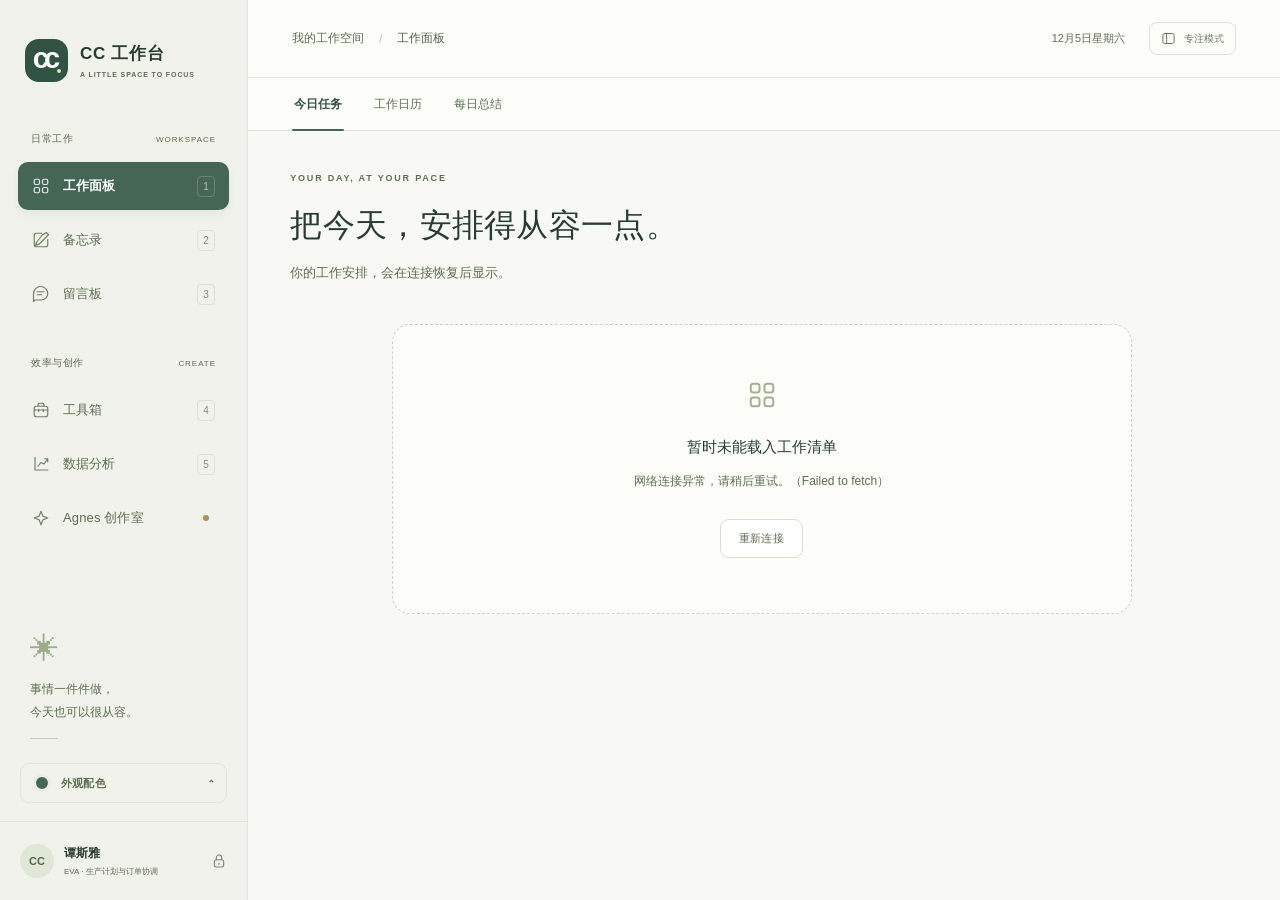
==== commit e09dee93: "feat: redesign CC as a spacious quiet workspace" ====
--- a/web/index.html
+++ b/web/index.html
@@ -1,253 +1,101 @@
 <!DOCTYPE html>
-<html lang="zh-CN">
+<html lang="zh-CN" data-layout="workspace">
 <head>
 <meta charset="UTF-8">
-<meta name="viewport" content="width=device-width, initial-scale=1.0, maximum-scale=1.0, user-scalable=no">
-<meta http-equiv="Content-Security-Policy" content="default-src 'self' https://fonts.googleapis.com https://fonts.gstatic.com https://cdn.jsdelivr.net; style-src 'self' 'unsafe-inline' https://fonts.googleapis.com; script-src 'self' 'unsafe-inline' https://cdn.jsdelivr.net; img-src 'self' data: blob: https://media.tenor.com; connect-src 'self' https://api.sz-hrhb.com http://127.0.0.1:5001 https://cdn.jsdelivr.net https://opencode.ai">
-<title>CC 工作台</title>
+<meta name="viewport" content="width=device-width, initial-scale=1.0">
+<meta http-equiv="Content-Security-Policy" content="default-src 'self' https://fonts.googleapis.com https://fonts.gstatic.com https://cdn.jsdelivr.net; style-src 'self' 'unsafe-inline' https://fonts.googleapis.com; script-src 'self' 'unsafe-inline' https://cdn.jsdelivr.net; img-src 'self' data: blob: https://media.tenor.com https://platform-outputs.agnes-ai.space; media-src 'self' blob: https://platform-outputs.agnes-ai.space; connect-src 'self' https://api.sz-hrhb.com http://127.0.0.1:5001 https://cdn.jsdelivr.net https://opencode.ai">
+<title>CC 工作台 · 从容工作</title>
+<link rel="icon" type="image/svg+xml" href="assets/favicon.svg">
 <link rel="preconnect" href="https://fonts.googleapis.com">
 <link rel="preconnect" href="https://fonts.gstatic.com" crossorigin>
-<link href="https://fonts.googleapis.com/css2?family=Nunito:wght@400;500;600;700;800;900&family=Noto+Sans+SC:wght@400;500;700&display=swap" rel="stylesheet">
+<link href="https://fonts.googleapis.com/css2?family=Manrope:wght@400;500;600;700;800&family=Noto+Sans+SC:wght@400;500;600;700&family=Noto+Serif+SC:wght@400;500;600&display=swap" rel="stylesheet">
 <link rel="stylesheet" href="assets/animal-island.css?v=1">
-<link rel="stylesheet" href="assets/style.css?v=11">
-<link rel="stylesheet" href="assets/mac-layout.css?v=11">
+<link rel="stylesheet" href="assets/style.css?v=13">
+<link rel="stylesheet" href="assets/workspace.css?v=20261029-2">
 <script src="https://cdn.jsdelivr.net/npm/pdf-lib/dist/pdf-lib.min.js"></script>
-   <script src="https://cdn.jsdelivr.net/npm/jszip/dist/jszip.min.js"></script>
-   <script src="config.example.js"></script>
-   <script src="config.js"></script>
+<script src="https://cdn.jsdelivr.net/npm/jszip/dist/jszip.min.js"></script>
+<script src="config.example.js"></script>
+<script src="config.js"></script>
 </head>
 <body>
+<a class="skip-link" href="#workspace-content">跳到主要内容</a>
+<svg class="icon-sprite" xmlns="http://www.w3.org/2000/svg" aria-hidden="true"><defs>
+  <symbol id="i-dashboard" viewBox="0 0 24 24"><rect x="3" y="3" width="7" height="7" rx="2"/><rect x="14" y="3" width="7" height="7" rx="2"/><rect x="3" y="14" width="7" height="7" rx="2"/><rect x="14" y="14" width="7" height="7" rx="2"/></symbol>
+  <symbol id="i-tools" viewBox="0 0 24 24"><rect x="3" y="7" width="18" height="14" rx="3"/><path d="M8 7V5a2 2 0 0 1 2-2h4a2 2 0 0 1 2 2v2M3 12h18M9 11v3m6-3v3"/></symbol>
+  <symbol id="i-board" viewBox="0 0 24 24"><path d="M21 11.5a8.5 8.5 0 0 1-8.5 8.5H4l-2 2V11.5a9.5 9.5 0 0 1 19 0Z"/><path d="M7 9h9M7 13h6"/></symbol>
+  <symbol id="i-memo" viewBox="0 0 24 24"><path d="M13 3H6a3 3 0 0 0-3 3v12a3 3 0 0 0 3 3h12a3 3 0 0 0 3-3v-7M14 5l5-3 3 3-13 13-4 1 1-4Z"/></symbol>
+  <symbol id="i-analysis" viewBox="0 0 24 24"><path d="M4 3v17h17M8 15l4-5 4 2 5-7M17 5h4v4"/></symbol>
+  <symbol id="i-spark" viewBox="0 0 24 24"><path d="m12 3 2.5 6.5L21 12l-6.5 2.5L12 21l-2.5-6.5L3 12l6.5-2.5Z"/></symbol>
+  <symbol id="i-lock" viewBox="0 0 24 24"><rect x="5" y="10" width="14" height="11" rx="3"/><path d="M8 10V7a4 4 0 0 1 8 0v3m-4 5v2"/></symbol>
+  <symbol id="i-focus" viewBox="0 0 24 24"><rect x="3" y="4" width="18" height="16" rx="3"/><path d="M9 4v16"/></symbol>
+  <symbol id="i-search" viewBox="0 0 24 24"><circle cx="10.5" cy="10.5" r="6.5"/><path d="m16 16 5 5"/></symbol>
+  <symbol id="i-arrow" viewBox="0 0 24 24"><path d="M5 12h14m-6-6 6 6-6 6"/></symbol>
+  <symbol id="i-file" viewBox="0 0 24 24"><path d="M14 2H6a2 2 0 0 0-2 2v16a2 2 0 0 0 2 2h12a2 2 0 0 0 2-2V8ZM14 2v6h6M8 13h8m-8 4h5"/></symbol>
+  <symbol id="i-image" viewBox="0 0 24 24"><rect x="3" y="3" width="18" height="18" rx="3"/><circle cx="8" cy="8" r="1.5"/><path d="m3 17 5-5 4 4 4-6 5 7"/></symbol>
+  <symbol id="i-upload" viewBox="0 0 24 24"><path d="M12 16V3m-5 5 5-5 5 5M4 16v3a2 2 0 0 0 2 2h12a2 2 0 0 0 2-2v-3"/></symbol>
+  <symbol id="i-calendar" viewBox="0 0 24 24"><rect x="3" y="5" width="18" height="16" rx="3"/><path d="M7 3v4m10-4v4M3 11h18m-13 4h2m4 0h2"/></symbol>
+</defs></svg>
 
-<svg style="position:absolute;width:0;height:0" aria-hidden="true">
-  <defs>
-    <clipPath id="animal-modal-clip" clipPathUnits="objectBoundingBox">
-      <path d="M0.501,0.005 L0.501,0.005 L0.523,0.005 L0.549,0.006 C0.704,0.01,0.796,0.017,0.825,0.027 L0.827,0.028 C0.872,0.045,0.939,0.044,0.978,0.17 C1,0.254,1,0.365,0.99,0.505 L0.988,0.513 C0.979,0.558,0.971,0.598,0.965,0.633 C0.956,0.689,0.979,0.77,0.964,0.865 C0.953,0.928,0.921,0.966,0.869,0.979 C0.821,0.986,0.773,0.992,0.726,0.995 L0.712,0.996 L0.694,0.997 C0.648,1,0.586,1,0.507,1 L0.501,1 L0.464,1 C0.385,1,0.325,0.998,0.283,0.995 C0.234,0.992,0.184,0.987,0.133,0.979 C0.081,0.966,0.05,0.928,0.039,0.865 C0.023,0.77,0.047,0.689,0.037,0.633 C0.031,0.595,0.023,0.552,0.013,0.505 C-0.006,0.365,-0.002,0.254,0.024,0.17 C0.064,0.045,0.13,0.045,0.174,0.028 L0.175,0.028 C0.204,0.017,0.303,0.009,0.474,0.005 L0.501,0.005"/>
-    </clipPath>
-  </defs>
-</svg>
-
-<!-- Mobile hamburger -->
-<button id="mobile-menu-btn" type="button" aria-label="菜单">☰</button>
-
+<button id="mobile-menu-btn" type="button" aria-label="打开导航" aria-expanded="false" aria-controls="workspace-nav">☰</button>
 <div id="app-screen" class="active">
-  <aside class="nav-bar">
-    <div class="nav-brand">
-      <span class="ai-title ai-title--small ai-title--app-teal" style="margin:0">
-        <span class="ai-title__back ai-title__back--left"></span>
-        <span class="ai-title__back ai-title__back--right"></span>
-        <span class="ai-title__fold ai-title__fold--left"></span>
-        <span class="ai-title__fold ai-title__fold--right"></span>
-        <span class="ai-title__front"><span class="ai-title__text">CC 工作台</span></span>
-      </span>
+  <aside class="nav-bar" id="workspace-nav" aria-label="主导航">
+    <a class="nav-brand" href="#dashboard" aria-label="CC 工作台首页">
+      <span class="brand-mark">cc<span></span></span>
+      <span class="brand-wordmark">CC 工作台<small>A LITTLE SPACE TO FOCUS</small></span>
+    </a>
+    <nav class="nav-items" aria-label="工作空间">
+      <div class="nav-section-label">日常工作 <span>WORKSPACE</span></div>
+      <div class="nav-group"><button class="nav-item" data-panel="dashboard"><svg class="icon"><use href="#i-dashboard"/></svg><span class="nav-item-label">工作面板</span><span class="nav-shortcut">1</span></button></div>
+      <div class="nav-group"><button class="nav-item" data-panel="memo"><svg class="icon"><use href="#i-memo"/></svg><span class="nav-item-label">备忘录</span><span class="nav-shortcut">2</span></button></div>
+      <div class="nav-group"><button class="nav-item" data-panel="board"><svg class="icon"><use href="#i-board"/></svg><span class="nav-item-label">留言板</span><span class="nav-shortcut">3</span></button></div>
+      <div class="nav-section-label nav-section-label--second">效率与创作 <span>CREATE</span></div>
+      <div class="nav-group"><button class="nav-item" data-panel="toolbox"><svg class="icon"><use href="#i-tools"/></svg><span class="nav-item-label">工具箱</span><span class="nav-shortcut">4</span></button></div>
+      <div class="nav-group"><button class="nav-item" data-panel="analysis"><svg class="icon"><use href="#i-analysis"/></svg><span class="nav-item-label">数据分析</span><span class="nav-shortcut">5</span></button></div>
+      <div class="nav-group"><button class="nav-item" data-panel="agnes"><svg class="icon"><use href="#i-spark"/></svg><span class="nav-item-label">Agnes 创作室</span><span class="nav-new-dot" aria-label="AI 创作"></span></button></div>
+    </nav>
+    <div class="sidebar-note"><span class="sidebar-note-leaf">✳</span><p>事情一件件做，<br>今天也可以很从容。</p><span class="sidebar-note-line"></span></div>
+    <div id="sidebar-preferences"></div>
+    <div class="nav-profile"><span class="profile-avatar">CC</span><div><strong>谭斯雅</strong><small>EVA · 生产计划与订单协调</small></div><button class="lock-btn" id="lock-btn" type="button" title="锁定工作台" aria-label="锁定工作台"><svg class="icon"><use href="#i-lock"/></svg></button></div>
+  </aside>
+  <main class="app-main" id="workspace-content" tabindex="-1">
+    <header class="workspace-topbar">
+      <div class="workspace-breadcrumb"><span class="breadcrumb-root">我的工作空间</span><span class="breadcrumb-divider">/</span><strong id="workspace-current">工作面板</strong></div>
+      <div class="workspace-topbar-actions"><span class="workspace-date" id="workspace-date"></span><button class="focus-toggle" id="focus-toggle" type="button" aria-pressed="false" title="收起侧栏，专注当前工作"><svg class="icon"><use href="#i-focus"/></svg><span>专注模式</span></button></div>
+    </header>
+    <nav class="workspace-tabs" id="workspace-tabs" aria-label="工作面板分区"></nav>
+    <div class="workspace-panels">
+      <section class="panel active" id="panel-dashboard" aria-label="工作面板"><div class="panel-body" id="dash-body"><div class="dash-loading">正在准备你的工作空间…</div></div></section>
+      <section class="panel" id="panel-toolbox" aria-label="工具箱"><div class="panel-body" id="toolbox-body"></div></section>
+      <section class="panel" id="panel-board" aria-label="留言板"><div class="panel-body" id="board-body"></div></section>
+      <section class="panel" id="panel-memo" aria-label="备忘录"><div class="panel-body" id="memo-body"></div></section>
+      <section class="panel" id="panel-analysis" aria-label="数据分析">
+        <div class="panel-body" id="analysis-body"><div class="analysis-subpanel active" data-analysis-view="analyze"><div class="analysis-wrap">
+          <header class="analysis-header workspace-page-heading"><span class="page-eyebrow">A CLEARER PICTURE</span><h1>让数据，说得更清楚。</h1><p class="analysis-desc">从一封邮件开始，整理订单与预测，把变化变成下一步行动。</p></header>
+          <div class="analysis-start-card"><div class="analysis-start-icon"><svg class="icon"><use href="#i-analysis"/></svg></div><div><h2>邮箱数据分析</h2><p>读取 Sylvia 的最新邮件及 Excel 附件，自动生成分析报告。</p><small>sylvia.tan@assaabloy.com</small></div><button class="analysis-btn" id="btn-check-email" onclick="startEmailAnalysis()"><span class="analysis-btn-text">检查邮件并分析</span><svg class="icon"><use href="#i-arrow"/></svg></button></div>
+          <div class="analysis-actions"><div class="analysis-status" id="analysis-status" style="display:none" role="status"></div></div>
+          <details class="analysis-guide" id="analysis-guide"><summary class="analysis-guide-summary">第一次使用？了解分析流程</summary><div class="analysis-guide-body">
+            <div class="analysis-guide-step"><span class="guide-step-num">1</span><div class="guide-step-content"><strong>检查并分析邮件</strong><p>点击「检查邮件并分析」，系统读取 Sylvia 最新一封邮件的正文与 Excel 附件，由 AI 完成任务分析。</p></div></div>
+            <div class="analysis-guide-step"><span class="guide-step-num">2</span><div class="guide-step-content"><strong>查看与核对结果</strong><p>本次报告会显示在下方，也会自动存入分析历史。请核对邮件摘要、数据变化及 AI 结论，再进行后续操作。</p></div></div>
+            <div class="analysis-guide-step"><span class="guide-step-num">3</span><div class="guide-step-content"><strong>跟踪后续工作</strong><p>在历史卡片查看详情、追加分析，并标记是否已生成 PDF、导出 XLSX、回复邮件；不需要的记录可以删除。</p></div></div>
+          </div></details>
+          <div class="analysis-result" id="analysis-result" style="display:none"><div class="analysis-result-header"><h3>本次分析结果</h3><button class="analysis-result-close" onclick="closeAnalysisResult()" aria-label="关闭本次结果">✕</button></div><div class="analysis-result-body" id="analysis-result-body"></div></div>
+          <div class="analysis-records-section"><div class="analysis-records-header"><h3>分析历史</h3><span>每一份洞察，都有迹可循</span></div><div class="analysis-records-list" id="analysis-records-list"></div></div>
+        </div></div></div>
+      </section>
+      <section class="panel" id="panel-agnes" aria-label="Agnes 创作室"><div class="panel-body" id="agnes-generate-body"></div></section>
     </div>
-    <nav class="nav-items">
-      <div class="nav-group">
-        <button class="nav-item" data-panel="dashboard">
-          <span class="nav-item-label">工作面板</span>
-          <span class="nav-chevron">▾</span>
-        </button>
-        <div class="nav-dropdown">
-          <button class="nav-sub" data-tab="tasks">今日任务</button>
-          <button class="nav-sub" data-tab="calendar">工作日历</button>
-          <button class="nav-sub" data-tab="history">每日总结</button>
-        </div>
-      </div>
-      <div class="nav-group">
-        <button class="nav-item" data-panel="toolbox">
-          <span class="nav-item-label">工具箱</span>
-          <span class="nav-chevron">▾</span>
-        </button>
-        <div class="nav-dropdown">
-          <button class="nav-sub" data-tool="pdf-to-excel">PDF→Excel</button>
-          <button class="nav-sub" data-tool="pdf-merge">PDF合并</button>
-          <button class="nav-sub" data-tool="pdf-split">PDF分割</button>
-          <button class="nav-sub" data-tool="image-convert">图片转换</button>
-          <button class="nav-sub" data-tool="image-compress">图片压缩</button>
-          <button class="nav-sub" data-tool="office-to-pdf">Office→PDF</button>
-          <button class="nav-sub" data-tool="pdf-compress">PDF压缩</button>
-          <button class="nav-sub" data-tool="ocr">OCR识别</button>
-          <button class="nav-sub" data-tool="table-extract">表格提取</button>
-        </div>
-      </div>
-      <div class="nav-group">
-        <button class="nav-item" data-panel="board">
-          <span class="nav-item-label">留言板</span>
-          <span class="nav-chevron">▾</span>
-        </button>
-        <div class="nav-dropdown">
-          <button class="nav-sub" data-tab="board-list">全部留言</button>
-        </div>
-      </div>
-      <div class="nav-group">
-        <button class="nav-item" data-panel="memo">
-          <span class="nav-item-label">备忘录</span>
-          <span class="nav-chevron">▾</span>
-        </button>
-        <div class="nav-dropdown">
-          <button class="nav-sub" data-tab="memo-list">全部备忘</button>
-        </div>
-      </div>
-      <div class="nav-group">
-        <button class="nav-item" data-panel="analysis">
-          <span class="nav-item-label">数据分析</span>
-          <span class="nav-chevron">▾</span>
-        </button>
-        <div class="nav-dropdown">
-          <button class="nav-sub" data-tab="analyze">分析任务</button>
-        </div>
-      </div>
-      <div class="nav-group">
-        <button class="nav-item" data-panel="agnes">
-          <span class="nav-item-label">Agnes 生图生视频</span>
-        </button>
-      </div>
-    </nav>
-    <div class="nav-lock">
-      <button class="lock-btn" id="lock-btn" type="button" title="锁屏">🔒</button>
-    </div>
-  </aside>
-  <main class="app-main">
-
-    <!-- Panel: Dashboard -->
-    <div class="panel" id="panel-dashboard">
-      <div class="panel-body" id="dash-body">
-        <div class="dash-loading">加载中…</div>
-      </div>
-    </div>
-
-    <!-- Panel: Toolbox -->
-    <div class="panel active" id="panel-toolbox">
-      <div class="panel-body" id="toolbox-body">
-        <div class="panel-empty">选择工具开始使用</div>
-      </div>
-    </div>
-
-    <!-- Panel: Board -->
-    <div class="panel" id="panel-board">
-      <div class="panel-body" id="board-body">
-        <div class="dash-loading">加载中…</div>
-      </div>
-    </div>
-
-    <!-- Panel: Memo -->
-    <div class="panel" id="panel-memo">
-      <div class="panel-body" id="memo-body">
-        <div class="dash-loading">加载中…</div>
-      </div>
-    </div>
-
-    <!-- Panel: Analysis -->
-    <div class="panel" id="panel-analysis">
-      <div class="panel-body" id="analysis-body">
-          <div class="analysis-subpanel active" data-analysis-view="analyze">
-        <div class="analysis-wrap ai-pattern-default" style="padding:24px;border-radius:20px">
-          <div class="analysis-header">
-            <div class="ai-title ai-title--app-yellow" style="display:inline-flex;margin-bottom:12px">
-              <span class="ai-title__back ai-title__back--left"></span>
-              <span class="ai-title__back ai-title__back--right"></span>
-              <span class="ai-title__fold ai-title__fold--left"></span>
-              <span class="ai-title__fold ai-title__fold--right"></span>
-              <span class="ai-title__front"><span class="ai-title__text">邮箱数据分析</span></span>
-            </div>
-            <p class="analysis-desc">自动检查 sylvia.tan@assaabloy.com 发送的最新邮件，通过 AI 读取邮件内容和附件 Excel，完成任务分析。</p>
-          </div>
-
-          <!-- 使用说明 -->
-          <details class="analysis-guide" id="analysis-guide">
-            <summary class="analysis-guide-summary">📖 使用说明（点击展开）</summary>
-            <div class="analysis-guide-body">
-              <div class="analysis-guide-step">
-                <span class="guide-step-num">1</span>
-                <div class="guide-step-content">
-                  <strong>检查并分析邮件</strong>
-                  <p>点击下方「📬 检查邮件并分析」按钮，系统将自动登录 QQ 邮箱，获取 sylvia.tan@assaabloy.com 的<em>最新一封邮件</em>（含附件 Excel）。AI 将读取邮件正文和附件表格数据，生成分析报告。</p>
-                </div>
-              </div>
-              <div class="analysis-guide-step">
-                <span class="guide-step-num">2</span>
-                <div class="guide-step-content">
-                  <strong>查看分析结果</strong>
-                  <p>分析完成后，页面顶部会显示本次分析结果的详细报告，包含邮件摘要、AI 分析结论和数据洞察。关闭后仍可在下方「分析历史」中随时查看。</p>
-                </div>
-              </div>
-              <div class="analysis-guide-step">
-                <span class="guide-step-num">3</span>
-                <div class="guide-step-content">
-                  <strong>管理分析历史</strong>
-                  <p>每次分析自动保存为历史卡片。每张卡片可：</p>
-                  <ul>
-                    <li><strong>查看详情</strong> — 展开完整 AI 分析报告</li>
-                    <li><strong>标记状态</strong> — 确认是否已生成 PDF ✅、是否导出 XLSX 📊、是否已回复邮件 📬</li>
-                    <li><strong>删除记录</strong> — 点击右上角 ✕ 移除不需要的记录</li>
-                  </ul>
-                </div>
-              </div>
-              <div class="analysis-guide-step">
-                <span class="guide-step-num">4</span>
-                <div class="guide-step-content">
-                  <strong>工作流提醒</strong>
-                  <p>为了保障数据准确性，建议每次收到 sylvia 的新邮件后，先进行 AI 分析确认数据变化，再根据分析结果做后续下单、出货等操作。标记已完成步骤，方便后续追溯。</p>
-                </div>
-              </div>
-            </div>
-          </details>
-
-          <div class="analysis-actions">
-            <button class="analysis-btn" id="btn-check-email" onclick="startEmailAnalysis()">
-              <span class="analysis-btn-icon">📬</span>
-              <span class="analysis-btn-text">检查邮件并分析</span>
-            </button>
-            <div class="analysis-status" id="analysis-status" style="display:none"></div>
-          </div>
-          <div class="analysis-result" id="analysis-result" style="display:none">
-            <div class="analysis-result-header">
-              <h3>本次分析结果</h3>
-              <button class="analysis-result-close" onclick="closeAnalysisResult()">✕</button>
-            </div>
-            <div class="analysis-result-body" id="analysis-result-body"></div>
-          </div>
-          <div class="analysis-records-section">
-            <div class="analysis-records-header">
-              <h3>📋 分析历史</h3>
-            </div>
-            <div class="analysis-records-list" id="analysis-records-list"></div>
-          </div>
-        </div>
-        </div>
-      </div>
-    </div>
-
-    <!-- Panel: Agnes Generation -->
-    <div class="panel" id="panel-agnes">
-      <div class="panel-body" id="agnes-generate-body"></div>
-    </div>
-
   </main>
 </div>
-<!-- 3C Certification Badge -->
-<div class="c3-badge" id="c3-badge" title="本产品通过 CCC 认证">
-  <svg viewBox="0 0 120 40" width="96" height="32" aria-hidden="true">
-    <rect x="1" y="1" width="118" height="38" rx="6" fill="none" stroke="currentColor" stroke-width="2.5"/>
-    <text x="60" y="27" text-anchor="middle" font-family="Arial,sans-serif" font-weight="bold" font-size="20" fill="currentColor">CCC</text>
-  </svg>
-  <span class="c3-badge-label">认证</span>
-</div>
-<!-- Mobile overlay (outside app-screen for correct stacking) -->
 <div class="nav-overlay" id="nav-overlay"></div>
-
-<div id="lock-screen">
-  <img class="lock-bear" src="https://media.tenor.com/4bMDX6ox1JgAAAAj/joke-bear-jokebear.gif" alt="bear">
-  <span class="lock-hint">点击解锁</span>
-</div>
-<script src="assets/app.js?v=12"></script>
-<script src="assets/analysis.js?v=8"></script>
-<script src="assets/agnes.js?v=2"></script>
-<script src="assets/dashboard.js?v=10"></script>
-<script src="assets/toolbox.js?v=10"></script>
+<div id="lock-screen"><span class="lock-wordmark">cc.</span><img class="lock-bear" src="https://media.tenor.com/4bMDX6ox1JgAAAAj/joke-bear-jokebear.gif" alt="点击解锁工作台" tabindex="0" role="button"><span class="lock-hint">休息一下，再从容出发。点击小熊解锁</span></div>
+<script src="assets/app.js?v=20261029"></script>
+<script src="assets/analysis.js?v=20261029"></script>
+<script src="assets/agnes.js?v=20261029"></script>
+<script src="assets/dashboard.js?v=20261029"></script>
+<script src="assets/toolbox.js?v=20261029-2"></script>
 <script src="assets/board.js?v=8"></script>
 <script src="assets/memo.js?v=8"></script>
-<script src="assets/theme.js?v=8"></script>
-<script src="assets/layout-switcher.js?v=14"></script>
-<script src="assets/bear-corner.js?v=9"></script>
+<script src="assets/theme.js?v=20261029"></script>
+<script src="assets/workspace.js?v=20261029"></script>
 </body>
 </html>
--- a/web/assets/style.css
+++ b/web/assets/style.css
@@ -616,5 +616,5 @@
 .agnes-wrap{max-width:960px;margin:0 auto;padding:28px;border-radius:24px;animation:fadeSlide .35s ease}
 .agnes-header{display:flex;align-items:flex-start;gap:16px;margin-bottom:22px}.agnes-mark{display:flex;align-items:center;justify-content:center;width:44px;height:44px;border-radius:14px;background:#725d42;color:#f7cd67;font-size:25px;box-shadow:0 4px 0 #bdaea0;flex-shrink:0}.agnes-kicker{font-size:10px;letter-spacing:.16em;font-weight:800;color:var(--primary-active);margin-bottom:4px}.agnes-header h2{font-size:25px;color:var(--text);font-weight:900;margin-bottom:4px}.agnes-header p{font-size:13px;color:var(--text-secondary)}
 .agnes-key-card,.agnes-form-card{background:rgba(247,243,223,.82);border:1px solid var(--border);border-radius:18px;padding:18px;box-shadow:var(--shadow-sm);margin-bottom:14px}.agnes-key-title{display:flex;align-items:center;gap:9px;font-size:14px;font-weight:800;color:var(--text)}.agnes-key-status{padding:3px 9px;border-radius:999px;border:1px solid var(--border);font-size:11px;color:var(--text-secondary);font-weight:600}.agnes-key-status.ready{color:#2e7d32;background:#e8f5e9;border-color:#a5d6a7}.agnes-key-row{display:flex;gap:10px;margin-top:12px}.agnes-key-input-wrap{display:flex;position:relative;flex:1;min-width:200px}.agnes-key-input-wrap .agnes-input{padding-right:40px}.agnes-icon-btn{position:absolute;right:8px;top:50%;transform:translateY(-50%);border:0;background:none;color:var(--text-secondary);cursor:pointer}.agnes-note{font-size:11px;color:var(--text-secondary);margin-top:9px}.agnes-note code{font-family:ui-monospace,SFMono-Regular,Menlo,monospace;color:var(--text-body)}
-.agnes-tabs{display:flex;gap:8px;margin-bottom:14px}.agnes-tab{border:1px solid var(--border);background:var(--surface);color:var(--text-secondary);border-radius:12px;padding:9px 16px;font:600 13px var(--font-body);cursor:pointer;transition:all .2s}.agnes-tab:hover,.agnes-tab.active{background:var(--text);border-color:var(--text);color:#fff9e3}.agnes-view{display:none}.agnes-view.active{display:block}.agnes-grid{display:grid;gap:12px;margin-bottom:12px}.agnes-grid.two{grid-template-columns:repeat(2,minmax(0,1fr))}.agnes-grid.three{grid-template-columns:repeat(3,minmax(0,1fr))}.agnes-field{display:block}.agnes-field>span{display:block;font-size:12px;font-weight:700;color:var(--text-body);margin-bottom:6px}.agnes-input{width:100%;padding:10px 12px;border:1px solid var(--border);border-radius:10px;background:rgba(248,248,240,.88);color:var(--text-body);font:500 13px var(--font-body);outline:none;transition:border-color .2s,box-shadow .2s}.agnes-input:focus{border-color:var(--primary);box-shadow:0 0 0 3px rgba(25,200,185,.14)}textarea.agnes-input{resize:vertical;line-height:1.6}.agnes-mono{font-family:ui-monospace,SFMono-Regular,Menlo,monospace;font-size:12px}.agnes-btn{display:inline-flex;align-items:center;justify-content:center;gap:7px;border-radius:11px;padding:10px 17px;border:1px solid transparent;font:700 13px var(--font-body);cursor:pointer;transition:all .2s}.agnes-btn:disabled{opacity:.5;cursor:wait}.agnes-btn-primary{background:var(--text);color:#fff9e3;box-shadow:0 4px 0 #bdaea0}.agnes-btn-primary:hover:not(:disabled){transform:translateY(-1px);box-shadow:0 5px 0 #bdaea0}.agnes-btn-secondary{background:var(--surface);border-color:var(--border);color:var(--text-body)}.agnes-btn-secondary:hover:not(:disabled){border-color:var(--primary);color:var(--primary-active);background:var(--primary-bg)}.agnes-error{color:var(--terracotta);font-size:12px;margin-top:8px}.agnes-progress,.agnes-result-meta,.agnes-video-meta{margin-top:12px;padding:11px 13px;background:var(--primary-bg);border-radius:10px;color:var(--primary-active);font-size:12px}.agnes-result.error{margin-top:12px;padding:11px 13px;border-radius:10px;background:var(--terracotta-light);color:var(--terracotta);font-size:12px}.agnes-result-grid{display:grid;grid-template-columns:repeat(auto-fit,minmax(230px,1fr));gap:12px;margin-top:12px}.agnes-result-grid figure{overflow:hidden;border:1px solid var(--border);border-radius:13px;background:var(--surface);margin:0}.agnes-result-grid img{display:block;width:100%;max-height:420px;object-fit:contain;background:#eee}.agnes-result-grid figcaption{display:flex;justify-content:space-between;gap:8px;padding:8px 10px;font-size:11px;color:var(--text-secondary)}.agnes-result-grid figcaption span{overflow:hidden;text-overflow:ellipsis;white-space:nowrap}.agnes-result-grid a,.agnes-chat-heading a,.agnes-download{color:var(--primary-active);text-decoration:none;white-space:nowrap}.agnes-result-grid a:hover,.agnes-chat-heading a:hover,.agnes-download:hover{text-decoration:underline}.agnes-progress-bar{height:6px;background:var(--border);border-radius:99px;overflow:hidden;margin-top:10px}.agnes-progress-bar i{display:block;height:100%;background:var(--primary);border-radius:inherit;transition:width .4s}.agnes-video-meta code{font-family:ui-monospace,SFMono-Regular,Menlo,monospace}.agnes-form-card video{display:block;width:100%;max-height:540px;margin-top:12px;border:1px solid var(--border);border-radius:12px;background:#201d1b}.agnes-download{display:inline-block;margin-top:8px;font-size:12px}.agnes-chat-heading{display:flex;align-items:center;justify-content:space-between;gap:12px;margin-bottom:12px}.agnes-chat-heading strong{display:block;color:var(--text);font-size:14px}.agnes-chat-heading small{display:block;margin-top:3px;color:var(--text-secondary);font-size:11px}.agnes-chat-heading a{font-size:12px}.agnes-chat-messages{min-height:240px;max-height:460px;overflow-y:auto;padding:12px;border:1px solid var(--border);border-radius:12px;background:rgba(248,248,240,.65);margin-bottom:14px}.agnes-chat-empty{text-align:center;padding:65px 0;color:var(--text-disabled);font-size:24px}.agnes-chat-empty span{font-size:12px}.agnes-message{padding:10px 12px;border:1px solid var(--border);border-radius:11px;margin-bottom:9px;background:var(--surface)}.agnes-message.user{margin-left:28px;background:#edf8f5;border-color:#a9ddd0}.agnes-message small{display:block;color:var(--text-secondary);font:700 10px ui-monospace,SFMono-Regular,Menlo,monospace;letter-spacing:.08em;margin-bottom:4px}.agnes-message p{white-space:pre-wrap;color:var(--text-body);font-size:13px;line-height:1.65}.agnes-message em{display:block;color:var(--primary-active);font:11px ui-monospace,SFMono-Regular,Menlo,monospace;margin-top:4px;overflow:hidden;text-overflow:ellipsis;white-space:nowrap}.agnes-chat-footer{display:flex;align-items:center;justify-content:space-between;gap:10px;margin-top:14px}.agnes-link-btn{border:0;background:none;color:var(--text-secondary);font:600 12px var(--font-body);cursor:pointer}.agnes-link-btn:hover{color:var(--terracotta)}
+.agnes-tabs{display:flex;gap:8px;margin-bottom:14px}.agnes-tab{border:1px solid var(--border);background:var(--surface);color:var(--text-secondary);border-radius:12px;padding:9px 16px;font:600 13px var(--font-body);cursor:pointer;transition:all .2s}.agnes-tab:hover,.agnes-tab.active{background:var(--text);border-color:var(--text);color:#fff9e3}.agnes-view{display:none}.agnes-view.active{display:block}.agnes-grid{display:grid;gap:12px;margin-bottom:12px}.agnes-grid.two{grid-template-columns:repeat(2,minmax(0,1fr))}.agnes-grid.three{grid-template-columns:repeat(3,minmax(0,1fr))}.agnes-field{display:block}.agnes-field>span{display:block;font-size:12px;font-weight:700;color:var(--text-body);margin-bottom:6px}.agnes-reference-tools{display:flex;align-items:center;gap:9px;margin-top:8px}.agnes-file-input{display:none}.agnes-upload-btn{border:1px solid var(--border);border-radius:9px;background:var(--surface);color:var(--text-body);padding:7px 12px;font:600 12px var(--font-body);cursor:pointer;transition:all .2s}.agnes-upload-btn:hover{border-color:var(--primary);color:var(--primary-active);background:var(--primary-bg)}.agnes-reference-tools>span{font-size:11px;color:var(--text-secondary)}.agnes-upload-list{display:flex;flex-wrap:wrap;gap:6px;margin-top:7px}.agnes-upload-item,.agnes-upload-error{font-size:11px;padding:3px 8px;border-radius:999px}.agnes-upload-item{background:#e8f5e9;color:#2e7d32}.agnes-upload-error{color:var(--terracotta);background:var(--terracotta-light)}.agnes-input{width:100%;padding:10px 12px;border:1px solid var(--border);border-radius:10px;background:rgba(248,248,240,.88);color:var(--text-body);font:500 13px var(--font-body);outline:none;transition:border-color .2s,box-shadow .2s}.agnes-input:focus{border-color:var(--primary);box-shadow:0 0 0 3px rgba(25,200,185,.14)}textarea.agnes-input{resize:vertical;line-height:1.6}#agnes-image-prompt,#agnes-video-prompt,#agnes-chat-prompt{min-height:128px}.agnes-mono{font-family:ui-monospace,SFMono-Regular,Menlo,monospace;font-size:12px}.agnes-btn{display:inline-flex;align-items:center;justify-content:center;gap:7px;border-radius:11px;padding:10px 17px;border:1px solid transparent;font:700 13px var(--font-body);cursor:pointer;transition:all .2s}.agnes-btn:disabled{opacity:.5;cursor:wait}.agnes-btn-primary{background:var(--text);color:#fff9e3;box-shadow:0 4px 0 #bdaea0}.agnes-btn-primary:hover:not(:disabled){transform:translateY(-1px);box-shadow:0 5px 0 #bdaea0}.agnes-btn-secondary{background:var(--surface);border-color:var(--border);color:var(--text-body)}.agnes-btn-secondary:hover:not(:disabled){border-color:var(--primary);color:var(--primary-active);background:var(--primary-bg)}.agnes-error{color:var(--terracotta);font-size:12px;margin-top:8px}.agnes-progress,.agnes-result-meta,.agnes-video-meta{margin-top:12px;padding:11px 13px;background:var(--primary-bg);border-radius:10px;color:var(--primary-active);font-size:12px}.agnes-result.error{margin-top:12px;padding:11px 13px;border-radius:10px;background:var(--terracotta-light);color:var(--terracotta);font-size:12px}.agnes-result-grid{display:grid;grid-template-columns:repeat(auto-fit,minmax(230px,1fr));gap:12px;margin-top:12px}.agnes-result-grid figure{overflow:hidden;border:1px solid var(--border);border-radius:13px;background:var(--surface);margin:0}.agnes-result-grid img{display:block;width:100%;max-height:420px;object-fit:contain;background:#eee}.agnes-result-grid figcaption{display:flex;justify-content:space-between;gap:8px;padding:8px 10px;font-size:11px;color:var(--text-secondary)}.agnes-result-grid figcaption span{overflow:hidden;text-overflow:ellipsis;white-space:nowrap}.agnes-result-grid a,.agnes-chat-heading a,.agnes-download{color:var(--primary-active);text-decoration:none;white-space:nowrap}.agnes-result-grid a:hover,.agnes-chat-heading a:hover,.agnes-download:hover{text-decoration:underline}.agnes-progress-bar{height:6px;background:var(--border);border-radius:99px;overflow:hidden;margin-top:10px}.agnes-progress-bar i{display:block;height:100%;background:var(--primary);border-radius:inherit;transition:width .4s}.agnes-video-meta code{font-family:ui-monospace,SFMono-Regular,Menlo,monospace}.agnes-form-card video{display:block;width:100%;max-height:540px;margin-top:12px;border:1px solid var(--border);border-radius:12px;background:#201d1b}.agnes-download{display:inline-block;margin-top:8px;font-size:12px}.agnes-chat-heading{display:flex;align-items:center;justify-content:space-between;gap:12px;margin-bottom:12px}.agnes-chat-heading strong{display:block;color:var(--text);font-size:14px}.agnes-chat-heading small{display:block;margin-top:3px;color:var(--text-secondary);font-size:11px}.agnes-chat-heading a{font-size:12px}.agnes-chat-messages{min-height:240px;max-height:460px;overflow-y:auto;padding:12px;border:1px solid var(--border);border-radius:12px;background:rgba(248,248,240,.65);margin-bottom:14px}.agnes-chat-empty{text-align:center;padding:65px 0;color:var(--text-disabled);font-size:24px}.agnes-chat-empty span{font-size:12px}.agnes-message{padding:10px 12px;border:1px solid var(--border);border-radius:11px;margin-bottom:9px;background:var(--surface)}.agnes-message.user{margin-left:28px;background:#edf8f5;border-color:#a9ddd0}.agnes-message small{display:block;color:var(--text-secondary);font:700 10px ui-monospace,SFMono-Regular,Menlo,monospace;letter-spacing:.08em;margin-bottom:4px}.agnes-message p{white-space:pre-wrap;color:var(--text-body);font-size:13px;line-height:1.65}.agnes-message em{display:block;color:var(--primary-active);font:11px ui-monospace,SFMono-Regular,Menlo,monospace;margin-top:4px;overflow:hidden;text-overflow:ellipsis;white-space:nowrap}.agnes-chat-footer{display:flex;align-items:center;justify-content:space-between;gap:10px;margin-top:14px}.agnes-link-btn{border:0;background:none;color:var(--text-secondary);font:600 12px var(--font-body);cursor:pointer}.agnes-link-btn:hover{color:var(--terracotta)}
 @media(max-width:767px){.agnes-wrap{padding:18px 14px}.agnes-header h2{font-size:21px}.agnes-key-row{flex-direction:column}.agnes-key-row .agnes-btn{width:100%}.agnes-grid.two,.agnes-grid.three{grid-template-columns:1fr}.agnes-tabs{overflow-x:auto}.agnes-tab{white-space:nowrap}.agnes-chat-footer{align-items:stretch;flex-direction:column-reverse}.agnes-chat-footer .agnes-btn{width:100%}}
--- a/web/assets/workspace.css
+++ b/web/assets/workspace.css
@@ -0,0 +1,606 @@
+/* CC / Quiet workspace — a spacious editorial layer over the existing features. */
+:root,
+:root[data-theme] {
+  --accent: #456655;
+  --accent-deep: #315344;
+  --accent-soft: #e8eee7;
+  --primary: var(--accent);
+  --primary-hover: var(--accent-deep);
+  --primary-active: var(--accent-deep);
+  --primary-bg: var(--accent-soft);
+  --text: #283c32;
+  --text-body: #49564d;
+  --text-secondary: #5e6e52;
+  --text-muted: #5e6e52;
+  --text-disabled: #627256;
+  --quiet-ink: #5e6e52;
+  --bg: #f8f9f5;
+  --bg-content: #ffffff;
+  --bg-disabled: #f1f3ee;
+  --border: #e1e6dc;
+  --border-hover: #bcc9b9;
+  --border-strong: #cbd4c5;
+  --charcoal: #d8dfd2;
+  --jade: var(--accent);
+  --jade-light: var(--accent-soft);
+  --amber: #b28943;
+  --terracotta: #b05c4d;
+  --terracotta-light: #faf0ec;
+  --error: #b05c4d;
+  --accent-red: #b05c4d;
+  --focus-yellow: var(--accent);
+  --font-body: 'Manrope', 'Noto Sans SC', 'PingFang SC', sans-serif;
+  --font-head: 'Noto Serif SC', 'Songti SC', serif;
+  --r-sm: 10px;
+  --r-base: 16px;
+  --r-lg: 22px;
+  --r-pill: 10px;
+  --shadow-sm: 0 2px 8px #283c3204;
+  --shadow-md: 0 8px 28px #283c3209;
+  --shadow-lg: 0 24px 80px #283c3220;
+  --bg-effect: none;
+}
+:root[data-theme="sakura"] { --accent: #965d68; --accent-deep: #7e4652; --accent-soft: #f5e9ec; }
+:root[data-theme="meadow"] { --accent: #65713f; --accent-deep: #515e2e; --accent-soft: #edf0e3; }
+:root[data-theme="sunset"] { --accent: #a46140; --accent-deep: #8c4c30; --accent-soft: #f6ece4; }
+:root[data-theme="lagoon"] { --accent: #4c6f8b; --accent-deep: #3a5870; --accent-soft: #e9eff5; }
+html, body { font-weight: 400; letter-spacing: 0; }
+body::before { display: none; }
+button, input, select, textarea { font-family: var(--font-body); }
+button { -webkit-tap-highlight-color: transparent; }
+button, a, input, textarea, select, summary { touch-action: manipulation; }
+button:focus-visible, a:focus-visible, summary:focus-visible, [tabindex="0"]:focus-visible {
+  outline: 2px solid var(--accent); outline-offset: 4px;
+}
+input:focus-visible, textarea:focus-visible, select:focus-visible {
+  outline: 2px solid var(--accent); outline-offset: 2px;
+}
+button:disabled { cursor: not-allowed; }
+.icon-sprite { position: absolute; width: 0; height: 0; overflow: hidden; }
+.icon { width: 20px; height: 20px; stroke: currentColor; fill: none; stroke-width: 1.6; stroke-linecap: round; stroke-linejoin: round; flex-shrink: 0; }
+.skip-link { position: fixed; z-index: 2000; top: 10px; left: 12px; padding: 12px 20px; color: #fff; background: var(--accent); border-radius: 8px; transform: translateY(-150%); }
+.skip-link:focus { transform: translateY(0); }
+
+/* One navigation rail. No floating dock or competing controls. */
+#app-screen { height: 100dvh; }
+.nav-bar {
+  width: 248px; min-width: 248px; padding: 0; background: #f0f2eb;
+  border-right: 1px solid var(--border); height: 100%; overflow-y: auto; overflow-x: hidden;
+  transition: width .25s ease, min-width .25s ease, transform .25s ease;
+}
+.nav-brand { min-height: 120px; padding: 30px 25px; border: 0; justify-content: flex-start; align-items: center; gap: 12px; text-decoration: none; color: var(--text); flex-shrink: 0; }
+.brand-mark { width: 43px; height: 43px; display: inline-flex; align-items: center; justify-content: center; position: relative; border-radius: 14px; color: #f9fbf5; background: var(--accent-deep); font: 600 29px 'Manrope', sans-serif; letter-spacing: -5px; padding-right: 5px; padding-bottom: 4px; }
+.brand-mark > span { width: 4px; height: 4px; border-radius: 50%; background: #d5e3b7; position: absolute; right: 7px; bottom: 9px; }
+.brand-wordmark { font-size: 17px; font-weight: 700; letter-spacing: .04em; white-space: nowrap; }
+.brand-wordmark small { display: block; color: #7c8575; font: 600 7px 'Manrope', sans-serif; letter-spacing: .13em; margin-top: 6px; }
+.nav-items { flex: 0 0 auto; padding: 12px 18px; gap: 6px; }
+.nav-section-label { font-size: 10px; letter-spacing: .05em; color: #778071; display: flex; justify-content: space-between; align-items: center; padding: 0 13px; margin-bottom: 10px; white-space: nowrap; }
+.nav-section-label > span { font: 500 8px 'Manrope', sans-serif; letter-spacing: .12em; color: #8b9485; }
+.nav-section-label--second { margin-top: 32px; }
+.nav-item { min-height: 48px; padding: 13px 14px; gap: 13px; border-radius: 10px; font-size: 13px; color: #65715f; font-weight: 500; letter-spacing: .01em; }
+.nav-item .icon { width: 18px; height: 18px; opacity: .85; }
+.nav-item:hover { background: #e6eae0; color: var(--accent-deep); }
+.nav-item.active { background: var(--accent); color: #fff; font-weight: 600; box-shadow: 0 4px 10px #354a3610; }
+.nav-shortcut { color: #87907e; border: 1px solid #dce1d5; font: 500 10px 'Manrope', sans-serif; border-radius: 4px; min-width: 18px; text-align: center; line-height: 19px; }
+.nav-item.active .nav-shortcut { color: #fff9; border-color: #ffffff30; }
+.nav-new-dot { width: 6px; height: 6px; border-radius: 50%; background: #b28d56; margin-right: 6px; }
+.nav-item.active .nav-new-dot { background: #d8e6c0; }
+.nav-dropdown { display: none !important; }
+.sidebar-note { padding: 28px 30px 24px; margin-top: auto; min-height: 150px; display: flex; flex-direction: column; align-items: flex-start; justify-content: flex-end; gap: 12px; }
+.sidebar-note-leaf { color: #9daa8b; font-size: 29px; font-weight: 400; }
+.sidebar-note p { font-size: 12px; color: #7d8775; line-height: 1.9; }
+.sidebar-note-line { width: 28px; height: 1px; background: #c6cfbb; margin-top: 2px; }
+.nav-profile { border-top: 1px solid #dfe4d7; padding: 22px 20px; display: flex; align-items: center; gap: 10px; flex-shrink: 0; white-space: nowrap; }
+.profile-avatar { width: 34px; height: 34px; display: flex; align-items: center; justify-content: center; background: #e1e7d7; color: #5e7151; border-radius: 50%; font-size: 11px; font-weight: 700; }
+.nav-profile > div { flex: 1; min-width: 0; }
+.nav-profile strong { display: block; font-size: 12px; font-weight: 600; }
+.nav-profile small { display: block; font-size: 8px; color: #7c8673; margin-top: 4px; }
+.lock-btn { padding: 7px 0 7px 6px; border-radius: 6px; color: #7c8673; display: flex; align-items: center; }
+.lock-btn .icon { width: 16px; height: 16px; }
+#theme-switcher-wrap { margin: 0; }
+#theme-switcher { margin: 0 20px 18px; }
+#theme-btn { width: 100%; padding: 10px 12px; border: 1px solid #dfe4d7; background: transparent; border-radius: 9px; color: #74806b; font-size: 11px; box-shadow: none; gap: 10px; }
+#theme-btn:hover { background: #e9ede2; transform: none; box-shadow: none; }
+.appearance-dot { width: 12px; height: 12px; background: var(--accent); border-radius: 50%; border: 3px solid var(--accent-soft); box-sizing: content-box; }
+.appearance-chevron { margin-left: auto; }
+#theme-panel { z-index: 30; border: 1px solid var(--border); border-radius: 13px; padding: 8px; min-width: 208px; background: #fff; box-shadow: var(--shadow-lg); }
+.theme-opt { font-size: 12px; padding: 11px 10px; }
+.theme-opt:hover { background: var(--accent-soft); }
+.theme-swatch { width: 16px; height: 16px; border: 0; }
+
+/* The shell keeps just one scroll container per page. */
+.app-main { min-height: 0; overflow: hidden; background: var(--bg); }
+.workspace-topbar { height: 78px; min-height: 78px; padding: 0 44px; border-bottom: 1px solid var(--border); display: flex; align-items: center; justify-content: space-between; gap: 16px; background: #fcfdf9; }
+.workspace-breadcrumb { display: flex; align-items: center; gap: 15px; font-size: 12px; white-space: nowrap; }
+.breadcrumb-root { color: #86907f; }
+.breadcrumb-divider { color: #bdc5b7; font-weight: 400; }
+.workspace-breadcrumb strong { font-weight: 500; color: #52634c; }
+.workspace-topbar-actions { display: flex; align-items: center; gap: 24px; }
+.workspace-date { font-size: 11px; color: #78836f; font-variant-numeric: tabular-nums; }
+.focus-toggle { display: flex; align-items: center; gap: 8px; background: transparent; border: 1px solid #dde3d7; border-radius: 8px; padding: 8px 11px; color: #6a7861; font-size: 10px; cursor: pointer; }
+.focus-toggle .icon { width: 15px; height: 15px; }
+.focus-toggle:hover, .focus-toggle[aria-pressed="true"] { background: var(--accent-soft); color: var(--accent); border-color: var(--border-hover); }
+.workspace-tabs { min-height: 53px; height: 53px; flex-shrink: 0; display: flex; align-items: stretch; gap: 28px; padding: 0 44px; border-bottom: 1px solid var(--border); background: #fcfdf9; }
+.workspace-tab { position: relative; padding: 0 2px; background: none; border: none; font-size: 12px; color: #8b9383; font-weight: 400; cursor: pointer; }
+.workspace-tab:hover { color: var(--accent); }
+.workspace-tab.active { font-weight: 600; color: var(--accent-deep); }
+.workspace-tab.active::after { position: absolute; content: ''; height: 2px; bottom: -1px; inset-inline: 0; border-radius: 2px; background: var(--accent); }
+.workspace-tab-hint { align-self: center; font-size: 11px; color: #89937f; letter-spacing: .025em; }
+.workspace-panels { flex: 1; min-height: 0; position: relative; }
+.panel { min-height: 0; height: 100%; animation: workspaceEnter .4s ease both; }
+.panel-body { min-height: 0; width: 100%; overflow-y: auto; overflow-x: hidden; padding: 42px clamp(24px, 3.3vw, 56px) 64px; scrollbar-gutter: stable; }
+.panel-body > * { max-width: 1320px; margin-inline: auto; }
+.panel-body::-webkit-scrollbar { width: 5px; }
+.panel-body::-webkit-scrollbar-thumb { background: #d8dfd0; }
+.workspace-focused .nav-bar { width: 0; min-width: 0; border: 0; visibility: hidden; }
+.workspace-page-heading { margin-bottom: 38px; text-align: left; }
+.page-eyebrow { display: block; font: 600 9px 'Manrope', sans-serif; letter-spacing: .2em; color: #839079; margin-bottom: 17px; }
+.workspace-page-heading h1, .oa-greeting-title { font-family: var(--font-head); font-size: clamp(26px, 2.5vw, 35px); line-height: 1.6; letter-spacing: .01em; font-weight: 500; color: var(--text); margin: 0 0 10px; }
+.workspace-page-heading p { font-size: 13px; color: #6c7864; line-height: 1.9; }
+.workspace-error { max-width: 740px; padding: 55px 30px; text-align: center; border: 1px dashed var(--border-strong); border-radius: 18px; background: #fcfdf9; }
+.workspace-error > .icon { width: 30px; height: 30px; color: #a2b093; margin-bottom: 24px; }
+.workspace-error h2 { font-size: 15px; font-weight: 500; margin-bottom: 13px; }
+.workspace-error p { font-size: 12px; color: #85937a; line-height: 1.9; margin-bottom: 26px; overflow-wrap: anywhere; }
+@keyframes workspaceEnter { from { opacity: 0; transform: translateY(8px); } to { opacity: 1; transform: translateY(0); } }
+
+/* A calm introduction with a compact, honest progress indicator. */
+.oa-greeting { display: flex; align-items: center; justify-content: space-between; gap: 24px; padding: 4px 0 32px; margin-bottom: 30px; background: none; border: 0; border-bottom: 1px solid var(--border); border-radius: 0; overflow: visible; }
+.oa-greeting-text { min-width: 0; }
+.oa-greeting .page-eyebrow { margin-bottom: 16px; }
+.oa-greeting-title { font-weight: 500; font-size: clamp(25px, 2.35vw, 33px); margin-bottom: 12px; }
+.oa-greeting-sub { font-size: 12px; color: #6d7964; font-weight: 400; line-height: 1.8; }
+.greeting-separator { display: inline-block; color: #b8c0af; margin: 0 12px; }
+.greeting-caption { color: #8b9481; font-size: 11px; margin-top: 6px; }
+.greeting-progress { background: #edf1e7; border: 1px solid #e3e9d9; border-radius: 16px; padding: 23px 23px 23px 25px; display: flex; gap: 20px; align-items: center; flex-shrink: 0; }
+.progress-eyebrow { display: block; color: #78856a; font-size: 10px; }
+.progress-fraction { color: #456037; font-size: 35px; font-weight: 500; line-height: 1.35; font-variant-numeric: tabular-nums; margin-top: 5px; }
+.progress-fraction > span { font-size: 15px; color: #9ba78c; font-weight: 400; }
+.progress-note { font-size: 9px; color: #7d8b6b; white-space: nowrap; }
+.oa-greeting-ring { width: 76px; height: 76px; flex-shrink: 0; }
+.oa-greeting-ring circle { fill: none; stroke-width: 3; }
+.progress-track { stroke: #d8e1cc; }
+.progress-value { stroke: #7b955f; stroke-linecap: round; transition: stroke-dashoffset .4s; }
+.oa-greeting-ring text { fill: #5a7548; font-size: 14px; font-family: 'Manrope', sans-serif; font-weight: 600; }
+.task-section-heading { display: flex; align-items: center; justify-content: space-between; margin-bottom: 23px; gap: 16px; }
+.task-section-heading h2 { font-size: 16px; font-weight: 600; }
+.task-section-heading h2 span { font-size: 10px; color: #8a957f; font-weight: 400; margin-left: 12px; }
+.task-section-heading p { font-size: 10px; color: #8c9681; margin-top: 7px; }
+.task-view-label { color: #7c8870; font-size: 10px; border: 1px solid var(--border); border-radius: 6px; padding: 7px 11px; }
+.oa-trello { display: grid; grid-template-columns: repeat(3, minmax(0, 1fr)); gap: 20px; overflow: visible; min-height: 270px; scroll-snap-type: none; padding: 0; }
+.oa-trello-col { min-width: 0; max-width: none; width: 100%; background: #f0f3ec; border: 1px solid #e7ebe1; border-radius: 15px; padding: 17px 13px 16px; }
+.oa-trello-header { padding: 0 5px; margin-bottom: 20px; }
+.oa-trello-header-label { display: flex; align-items: center; gap: 9px; font-size: 11px; font-weight: 500; color: #6a765f; }
+.oa-trello-header-label::before { content: ''; width: 7px; height: 7px; border-radius: 50%; background: #b7bcae; }
+[data-status="in_progress"] .oa-trello-header-label::before { background: #c5a36b; }
+[data-status="done"] .oa-trello-header-label::before { background: #7d9a70; }
+.oa-trello-count { border: 0; background: #e6eadd; color: #88917c; border-radius: 5px; font-size: 10px; padding: 3px 7px; font-weight: 500; }
+.oa-trello-list { gap: 12px; }
+.oa-trello-card { padding: 19px 17px 14px; border: 1px solid #e0e6d8; border-left-width: 1px; background: #fff; border-radius: 11px; box-shadow: 0 2px 3px #35402d03; }
+.oa-trello-card.status-todo, .oa-trello-card.status-in_progress, .oa-trello-card.status-done { border-left-color: #e0e6d8; }
+.oa-trello-card:hover { border-color: #c3cfb6; box-shadow: 0 5px 15px #35402d06; transform: translateY(-1px); }
+.oa-trello-label { font-size: 13px; color: #536049; font-weight: 400; line-height: 1.9; margin-bottom: 17px; overflow-wrap: anywhere; }
+.oa-trello-card.status-done { opacity: 1; background: #fcfdf9; }
+.oa-trello-card.status-done .oa-trello-label { text-decoration-color: #bec8b3; }
+.oa-trello-actions { gap: 8px; align-items: center; border-top: 1px solid #f0f3eb; padding-top: 10px; }
+.oa-trello-note-btn, .oa-trello-del-btn { border: 0; background: none; padding: 4px 2px; color: #9da591; display: inline-flex; }
+.oa-trello-note-btn .icon { width: 14px; height: 14px; }
+.oa-trello-adv-btn { border: 0; background: none; color: #687f57; font-size: 10px; padding: 4px 0; margin-left: auto; }
+.oa-trello-adv-btn:hover { background: none; color: var(--accent); }
+.oa-trello-del-btn { margin-left: 2px; font-size: 18px; }
+.oa-trello-note { border: 1px solid var(--border); border-radius: 7px; padding: 10px; line-height: 1.8; font-size: 12px; min-height: 64px; background: #fbfcf9; }
+.oa-trello-add-fab { border: 1px dashed #cbd5be; background: transparent; width: 100%; padding: 10px; justify-content: center; border-radius: 8px; margin: 0 0 12px; }
+.oa-trello-add-label { color: #8b9a7b; font-size: 10px; font-weight: 400; }
+.oa-trello-add-icon { font-size: 13px; font-weight: 400; color: #8b9a7b; }
+.oa-trello-add-card { padding: 12px; border: 1px solid #cbd5be; box-shadow: none; background: #fafcf7; backdrop-filter: none; margin: 0 0 12px; }
+.oa-trello-add-row { flex-wrap: wrap; }
+.oa-trello-add-input-el { min-width: 0; width: 100%; border-width: 1px; font-size: 12px; padding: 10px; }
+.oa-trello-empty { display: flex; flex-direction: column; align-items: center; gap: 12px; justify-content: center; min-height: 160px; color: #969f8d; font-size: 10px; padding: 32px 8px; }
+.task-empty-mark { width: 30px; height: 30px; border: 1px dashed #cdd6c3; border-radius: 50%; display: inline-flex; align-items: center; justify-content: center; font-size: 13px; color: #a4b197; }
+.oa-summarize-wrap { margin-top: 30px; text-align: right; }
+.oa-btn { padding: 11px 18px; border: 1px solid #d7dfce; background: #fff; color: #6c7e5c; box-shadow: none; font-size: 11px; border-radius: 9px; font-weight: 500; }
+.oa-btn:hover { box-shadow: none; transform: none; background: var(--accent-soft); }
+.oa-summary { background: #fff; border: 1px solid var(--border); padding: 28px; line-height: 2; font-size: 13px; border-radius: 15px; }
+.oa-carry-block { background: #fcf9f1; border: 1px solid #e9dfc7; padding: 24px; margin-bottom: 30px; }
+.oa-carry-title { font-size: 13px; color: #8e7546; }
+.oa-carry-block .oa-trello-list { grid-template-columns: repeat(auto-fit, minmax(min(100%, 250px), 1fr)); gap: 14px; }
+.oa-carry-block .oa-trello-card { border-left: 1px solid #e6dfd1; }
+.oa-calendar { max-width: 780px; padding: 10px 0; }
+.oa-cal-day { height: 78px; border: 1px solid transparent; border-radius: 12px; box-shadow: none; }
+.oa-cal-days, .oa-cal-weekdays { gap: 8px; }
+.oa-cal-month { margin-bottom: 30px; }
+.oa-cal-month h3 { font-size: 24px; font-weight: 500; }
+.oa-cal-num { font-size: 16px; font-weight: 500; }
+.oa-cal-day.selected { background: var(--accent); border-color: var(--accent); box-shadow: none; }
+.oa-cal-guide { background: transparent; border: 0; border-top: 1px solid var(--border); border-radius: 0; padding: 24px 0; }
+.oa-history-list { gap: 20px; }
+.oa-history-item { padding: 26px; border: 1px solid var(--border); }
+.oa-history-date { margin-bottom: 14px; }
+.oa-history-body { line-height: 1.9; }
+
+/* Tool library and focused tool workspace. */
+.tool-gallery-toolbar { display: flex; justify-content: space-between; align-items: center; gap: 20px; margin-bottom: 27px; }
+.tool-filters { display: flex; gap: 5px; flex-wrap: wrap; }
+.tool-filter { border: 1px solid transparent; background: none; padding: 9px 14px; font-size: 11px; color: #89947d; border-radius: 8px; cursor: pointer; white-space: nowrap; }
+.tool-filter.active { background: #e9eee1; color: #5e6e52; font-weight: 600; }
+.tool-filter:hover { color: var(--accent); background: var(--accent-soft); }
+.tool-search { display: flex; align-items: center; gap: 8px; border: 1px solid var(--border); border-radius: 9px; padding: 0 12px; background: #fcfdf9; width: 210px; flex-shrink: 0; }
+.tool-search .icon { width: 15px; height: 15px; color: #9ba58e; }
+.tool-search input { width: 100%; min-width: 0; padding: 11px 0; font-size: 11px; background: transparent; border: 0; border-radius: 4px; color: var(--text); }
+.tool-search input:focus-visible { outline: none; }
+.tool-search:focus-within { outline: 2px solid var(--accent); outline-offset: 2px; }
+.tool-search input::placeholder { color: #a1aa95; }
+.tool-gallery-grid { display: grid; grid-template-columns: repeat(3, minmax(0, 1fr)); gap: 20px; }
+.tool-card { text-align: left; border: 1px solid #e2e7d9; background: #fff; border-radius: 15px; padding: 25px; cursor: pointer; color: var(--text); display: flex; flex-direction: column; min-width: 0; transition: border-color .2s, transform .2s, box-shadow .2s; animation: workspaceEnter .4s ease both; animation-delay: calc(var(--card-order) * 25ms); }
+.tool-card:hover { border-color: #b7c7a6; transform: translateY(-3px); box-shadow: 0 10px 25px #33432a06; }
+.tool-card-top { display: flex; justify-content: space-between; align-items: center; margin-bottom: 22px; }
+.tool-card-icon { display: inline-flex; width: 42px; height: 42px; border-radius: 12px; align-items: center; justify-content: center; background: #eef2e8; color: #83956a; }
+.tool-card--image .tool-card-icon { background: #f7f0e7; color: #b09571; }
+.tool-card--data .tool-card-icon { background: #ebf0f0; color: #7e9c97; }
+.tool-card-icon .icon { width: 20px; height: 20px; }
+.tool-card-arrow { color: #b0ba9f; font-size: 16px; }
+.tool-card h2 { font-size: 15px; font-weight: 600; margin-bottom: 10px; }
+.tool-card p { font-size: 12px; line-height: 1.9; color: #738065; margin-bottom: 24px; flex: 1; }
+.tool-card-foot { display: flex; justify-content: space-between; align-items: center; border-top: 1px solid #f0f3e9; padding-top: 14px; gap: 8px; font-size: 10px; color: #758367; }
+.tool-card-foot > span:first-child { background: #f4f6ee; border-radius: 4px; padding: 3px 7px; color: #70825e; }
+.tool-gallery-footer { display: flex; justify-content: space-between; padding-top: 30px; font-size: 10px; color: #9ba68e; gap: 15px; }
+.tool-search-empty { padding: 70px 20px; text-align: center; color: #87947b; grid-column: 1 / -1; font-size: 13px; }
+.tool-back { border: 0; background: none; color: #8a987b; font-size: 11px; cursor: pointer; margin: 0 0 28px; display: flex; align-items: center; gap: 9px; }
+.tool-back:hover { color: var(--accent); }
+.tool-workspace { display: grid; grid-template-columns: minmax(0, 1fr) 240px; gap: 28px; align-items: start; }
+.tool-detail-card { border: 1px solid var(--border); background: #fff; border-radius: 18px; padding: 28px; min-width: 0; }
+.tool-detail-aside { padding: 25px 0 25px 8px; min-width: 0; }
+.tool-detail-aside .page-eyebrow { font-size: 8px; margin-bottom: 14px; }
+.tool-detail-aside h2 { font-family: var(--font-head); font-size: 17px; font-weight: 500; margin-bottom: 28px; }
+.tool-detail-aside ol { list-style: none; }
+.tool-detail-aside li { display: flex; gap: 16px; margin-bottom: 24px; align-items: baseline; }
+.tool-detail-aside li > span { font: 500 10px 'Manrope', sans-serif; color: #a5b295; }
+.tool-detail-aside strong { font-size: 12px; font-weight: 500; color: #6b7b5b; }
+.tool-detail-aside p { font-size: 12px; color: #748365; line-height: 1.9; margin-top: 6px; }
+.tool-format-note { margin-top: 32px; padding-top: 20px; border-top: 1px solid var(--border); }
+.tool-format-note > span { display: block; font-size: 10px; line-height: 1.9; color: #929e84; margin-top: 20px; }
+.tb-upload-zone { border: 1.5px dashed #ced9c1; background: #fafcf7; border-radius: 12px; padding: 58px 24px; margin-bottom: 24px; }
+.tb-upload-zone:hover, .tb-upload-zone.dragover { background: #f0f5e9; border-color: var(--accent); transform: none; }
+.upload-glyph { display: flex; justify-content: center; align-items: center; width: 52px; height: 52px; margin: 0 auto 24px; background: #edf2e5; color: #8aa173; border: 1px solid #e4ebd8; border-radius: 15px; }
+.upload-glyph .icon { width: 23px; height: 23px; }
+.tb-upload-text { font-size: 13px; color: #6c7d5a; margin-bottom: 10px; }
+.tb-upload-hint { font-size: 11px; color: #a1ac93; line-height: 1.8; }
+.tb-actions { justify-content: flex-end; flex-wrap: wrap; gap: 12px; margin-top: 25px; }
+.tb-btn, .board-btn, .memo-add-btn, .memo-modal-save, .agnes-btn, .analysis-btn { border-radius: 9px; padding: 12px 21px; font-size: 12px; font-weight: 500; min-height: 43px; box-shadow: none; letter-spacing: 0; }
+.tb-btn-primary, .board-btn, .memo-add-btn, .memo-modal-save, .agnes-btn-primary, .analysis-btn { background: var(--accent); color: #fff; border: 1px solid var(--accent); box-shadow: none; }
+.tb-btn-primary:hover:not(:disabled), .board-btn:hover:not(:disabled), .memo-add-btn:hover, .memo-modal-save:hover:not(:disabled), .agnes-btn-primary:hover:not(:disabled), .analysis-btn:hover:not(:disabled) { background: var(--accent-deep); border-color: var(--accent-deep); transform: none; box-shadow: none; }
+.tb-btn-primary:disabled { opacity: .42; }
+.tb-file-item { padding: 15px; border: 1px solid var(--border); border-radius: 9px; }
+.tb-result { line-height: 1.9; padding: 16px; overflow-wrap: anywhere; }
+.tool-detail-card input:not([type="file"]):not([type="range"]), .tool-detail-card select { max-width: 100%; border-radius: 7px; border-width: 1px; padding: 9px; }
+.tool-detail-card label { line-height: 1.9; }
+
+/* Notes and conversation are spacious reading surfaces, not full-width text. */
+.board-wrap, .memo-wrap { max-width: 860px; margin: 0 auto; }
+.board-header, .memo-header { margin-bottom: 34px; }
+.board-title, .memo-title { font-family: var(--font-head); font-size: 32px; font-weight: 500; letter-spacing: .02em; margin-bottom: 14px; }
+.board-sub, .memo-sub { font-size: 12px; color: #86937a; }
+.board-form { background: #fff; padding: 26px; border: 1px solid var(--border); border-radius: 16px; margin-bottom: 32px; }
+.board-input { background: #fff; border: 0; border-radius: 0; line-height: 2; padding: 4px 0; font-size: 14px; min-height: 110px; }
+.board-input:focus { box-shadow: none; }
+.board-form-foot { padding-top: 16px; border-top: 1px solid #edf1e6; }
+.board-count { font-size: 10px; }
+.board-list { gap: 20px; }
+.board-item { border: 1px solid var(--border); border-radius: 16px; padding: 26px; }
+.board-item:hover, .memo-item:hover, .analysis-card:hover { transform: none; }
+.board-item-body, .board-reply-body { font-size: 13px; line-height: 2; }
+.board-reply-input { border: 1px solid var(--border); border-radius: 9px; padding: 12px; font-size: 13px; line-height: 1.8; }
+.memo-add-btn { margin-bottom: 30px; }
+.memo-group-header { padding-bottom: 14px; }
+.memo-group-list { gap: 16px; }
+.memo-item { padding: 25px; border: 1px solid var(--border); border-radius: 14px; }
+.memo-item-head { margin-bottom: 12px; }
+.memo-item-title { font-weight: 500; font-size: 14px; }
+.memo-item-body, .memo-item:not(:has(.memo-item-title)) .memo-item-body { font-size: 13px; line-height: 2; }
+.memo-modal { max-width: none; margin: 0; }
+.memo-modal-content.ai-modal-blob { clip-path: none; padding: 32px; border: 1px solid var(--border); box-shadow: var(--shadow-lg); }
+.memo-modal-input, .memo-modal-text { padding: 14px; border: 1px solid var(--border); border-radius: 9px; font-size: 14px; background: #fbfcf9; }
+.memo-modal-title { font-size: 23px; font-weight: 500; margin-bottom: 25px; }
+.memo-modal-foot { margin-top: 24px; }
+
+/* Data analysis: one clear action, guidance folded away, history below. */
+.analysis-wrap { max-width: 1120px; }
+.analysis-desc { max-width: none; margin: 0; }
+.analysis-header { padding: 0; }
+.analysis-start-card { display: flex; align-items: center; gap: 24px; background: #fff; border: 1px solid var(--border); border-radius: 18px; padding: 30px; }
+.analysis-start-icon { width: 55px; height: 55px; border-radius: 15px; color: #7e9475; background: #eff3e9; display: flex; align-items: center; justify-content: center; flex-shrink: 0; }
+.analysis-start-icon .icon { width: 25px; height: 25px; }
+.analysis-start-card h2 { font-size: 16px; font-weight: 500; margin-bottom: 10px; }
+.analysis-start-card p { font-size: 12px; color: #728164; line-height: 1.9; }
+.analysis-start-card small { display: block; margin-top: 8px; font-size: 10px; color: #a0aa95; overflow-wrap: anywhere; }
+.analysis-start-card .analysis-btn { flex-shrink: 0; margin-left: auto; gap: 13px; }
+.analysis-btn .icon { width: 16px; height: 16px; }
+.analysis-actions { margin-bottom: 22px; }
+.analysis-guide { border: 1px solid var(--border); background: transparent; border-radius: 12px; margin-bottom: 32px; }
+.analysis-guide-summary { font-weight: 400; font-size: 11px; padding: 17px 21px; color: #839177; }
+.analysis-guide-summary::before { font-size: 8px; }
+.analysis-guide-body { padding: 4px 26px 24px; }
+.analysis-guide-step { gap: 20px; padding: 20px 0; }
+.guide-step-num { background: #e8efdf; color: #809469; font-size: 11px; box-shadow: none; width: 28px; flex-basis: 28px; height: 28px; }
+.guide-step-content strong { font-size: 12px; font-weight: 500; margin-bottom: 7px; }
+.guide-step-content p { font-size: 12px; line-height: 2; }
+.analysis-records-section { margin-top: 40px; }
+.analysis-records-header { display: flex; justify-content: space-between; align-items: baseline; gap: 10px; padding-bottom: 17px; border-bottom: 1px solid var(--border); margin-bottom: 22px; }
+.analysis-records-header h3 { font-family: var(--font-body); font-size: 15px; font-weight: 500; }
+.analysis-records-header > span { color: #98a28c; font-size: 10px; }
+.analysis-records-list { gap: 18px; }
+.analysis-card { border: 1px solid var(--border); padding: 26px; border-radius: 15px; }
+.analysis-card-head { margin-bottom: 16px; }
+.analysis-card-subject { font-weight: 500; margin-bottom: 9px; }
+.analysis-card-preview { font-size: 12px; line-height: 2; margin: 14px 0; }
+.analysis-card-actions { gap: 9px; margin-top: 18px; }
+.analysis-action-btn { font-size: 11px; padding: 9px 14px; border-radius: 7px; }
+.analysis-result { box-shadow: none; border-radius: 16px; }
+.analysis-result-body { font-size: 13px; line-height: 2; padding: 30px; overflow-wrap: anywhere; }
+.analysis-reanalyze-input { font-size: 13px; line-height: 1.9; padding: 15px; border-width: 1px; border-radius: 10px; }
+.analysis-empty { background: #fcfdf9; border: 1px dashed #d5dfc9; border-radius: 14px; padding: 52px 20px; }
+.analysis-ai-response table, .analysis-result-body table { display: block; max-width: 100%; overflow-x: auto; border-collapse: collapse; }
+.analysis-ai-response td, .analysis-ai-response th, .analysis-result-body td, .analysis-result-body th { padding: 10px 14px; border: 1px solid var(--border); }
+
+/* Agnes: the prompt gets the stage, technical options stay in the wings. */
+.agnes-wrap { max-width: 1120px; padding: 0; border: 0; border-radius: 0; background: none; }
+.agnes-header { margin-bottom: 32px; gap: 0; }
+.agnes-mark { display: none; }
+.agnes-kicker { font: 600 9px 'Manrope', sans-serif; letter-spacing: .2em; color: #839079; margin-bottom: 16px; }
+.agnes-header h2 { font-family: var(--font-head); font-weight: 500; font-size: 33px; margin-bottom: 12px; line-height: 1.6; }
+.agnes-header p { font-size: 13px; line-height: 1.9; color: #718162; }
+.agnes-tabs { gap: 6px; padding: 5px; background: #edf1e7; border-radius: 10px; width: fit-content; margin-bottom: 26px; }
+.agnes-tab { border: 0; border-radius: 7px; padding: 10px 24px; font-size: 11px; background: transparent; font-weight: 400; color: #8d9a7f; }
+.agnes-tab.active, .agnes-tab.active:hover { background: #fff; color: var(--accent); box-shadow: 0 1px 5px #35452b07; }
+.agnes-tab:hover { background: #e5ebdd; color: var(--accent); }
+.agnes-form-card { background: #fff; border: 1px solid var(--border); border-radius: 18px; padding: 32px; box-shadow: none; }
+.agnes-grid { gap: 22px; margin-bottom: 24px; }
+.agnes-field { margin-bottom: 24px; min-width: 0; }
+.agnes-grid > .agnes-field { margin-bottom: 0; }
+.agnes-field > span { font-size: 11px; font-weight: 500; color: #6d7e5b; margin-bottom: 12px; }
+.agnes-input { border: 1px solid #dce4d2; border-radius: 9px; padding: 13px 15px; font-size: 12px; background: #fcfdf9; color: #5a6d49; font-weight: 400; line-height: 1.9; }
+.agnes-input::placeholder { color: #a7b298; }
+.agnes-input:focus { border-color: var(--accent); box-shadow: 0 0 0 3px var(--accent-soft); }
+.agnes-mono { font-size: 11px; }
+#agnes-image-prompt, #agnes-video-prompt, #agnes-chat-prompt { min-height: 164px; font-size: 14px; line-height: 2; padding: 20px; }
+.agnes-reference-tools { margin-top: 13px; gap: 15px; }
+.agnes-upload-btn { background: #fff; border: 1px solid var(--border); font-size: 11px; padding: 9px 14px; font-weight: 500; }
+.agnes-reference-tools > span { color: #9ca88e; font-size: 10px; }
+.agnes-advanced { border: 1px solid #e4eadb; border-radius: 11px; padding: 0 20px; margin-bottom: 26px; background: #fcfdf9; }
+.agnes-advanced > summary { cursor: pointer; color: #82946d; font-size: 11px; padding: 17px 0; }
+.agnes-advanced .agnes-grid { padding-top: 15px; }
+.agnes-chat-heading { margin-bottom: 26px; }
+.agnes-chat-heading strong { font-size: 14px; font-weight: 500; }
+.agnes-chat-messages { padding: 20px; background: #f8faf4; border: 1px solid #e3eada; margin-bottom: 28px; }
+.agnes-message { padding: 18px; border: 1px solid #e0e7d8; border-radius: 12px; margin-bottom: 14px; }
+.agnes-message p { line-height: 2; }
+.agnes-message.user { background: var(--accent-soft); border-color: var(--border-hover); }
+.agnes-message small { margin-bottom: 10px; font-size: 9px; }
+.agnes-chat-empty { color: #acb89d; }
+.agnes-chat-empty span { font-size: 12px; line-height: 2; display: inline-block; margin-top: 14px; }
+.agnes-chat-footer { margin-top: 28px; }
+.agnes-result-grid { gap: 20px; grid-template-columns: repeat(auto-fit, minmax(min(100%, 240px), 1fr)); }
+.agnes-video-meta { line-height: 2; overflow-wrap: anywhere; }
+
+/* Quiet does not mean faint: small functional text keeps AA-level contrast. */
+.brand-wordmark small, .nav-section-label, .nav-section-label > span,
+.nav-item:not(.active), .sidebar-note p, .nav-profile small, #theme-btn,
+.breadcrumb-root, .workspace-date, .workspace-tab:not(.active), .workspace-tab-hint,
+.page-eyebrow, .workspace-page-heading p, .oa-greeting-sub, .greeting-caption,
+.progress-eyebrow, .progress-fraction > span, .progress-note,
+.task-section-heading h2 span, .task-section-heading p, .task-view-label,
+.oa-trello-header-label, .oa-trello-add-label, .oa-trello-adv-btn, .oa-trello-empty,
+.oa-trello-card.status-done .oa-trello-label, .oa-btn, .oa-cal-howto,
+.tool-filter, .tool-card p, .tool-card-foot, .tool-card-foot > span:first-child,
+.tool-gallery-footer, .tool-back, .tool-detail-aside p, .tool-detail-aside strong,
+.tool-detail-aside li > span, .tool-format-note > span,
+.tb-upload-text, .tb-upload-hint, .board-sub, .memo-sub, .board-count,
+.analysis-start-card p, .analysis-start-card small, .analysis-guide-summary,
+.analysis-records-header > span, .analysis-empty,
+.agnes-kicker, .agnes-header p, .agnes-tab:not(.active), .agnes-field > span,
+.agnes-reference-tools > span, .agnes-advanced > summary, .agnes-chat-empty,
+.workspace-error p, .lock-hint { color: var(--quiet-ink); }
+.profile-avatar, .oa-trello-count { color: #536546; }
+
+/* Responsiveness is a reflow, not a shrunken desktop. */
+@media (min-width: 1600px) {
+  .nav-bar { width: 264px; min-width: 264px; }
+  .panel-body { padding-top: 52px; }
+  .oa-greeting { padding-bottom: 40px; margin-bottom: 40px; }
+  .tool-card { padding: 30px; }
+}
+@media (max-width: 1150px) and (min-width: 768px) {
+  .nav-bar { width: 216px; min-width: 216px; }
+  .nav-brand { padding-inline: 19px; }
+  .brand-wordmark { font-size: 15px; }
+  .brand-wordmark small { font-size: 6px; }
+  .nav-items { padding-inline: 12px; }
+  .nav-profile { padding-inline: 15px; gap: 7px; }
+  .nav-profile small { font-size: 7px; }
+  .workspace-topbar { padding-inline: 28px; }
+  .workspace-tabs { padding-inline: 28px; }
+  .workspace-topbar-actions { gap: 14px; }
+  .workspace-date { display: none; }
+  .oa-greeting { align-items: flex-start; }
+  .greeting-progress { padding: 19px; gap: 10px; }
+  .progress-note { display: none; }
+  .oa-greeting-ring { width: 58px; height: 58px; }
+  .oa-trello { gap: 12px; }
+  .oa-trello-col { padding: 15px 9px; }
+  .oa-trello-card { padding: 16px 12px 12px; }
+  .tool-gallery-grid { grid-template-columns: repeat(2, minmax(0, 1fr)); }
+  .tool-gallery-toolbar { align-items: flex-start; flex-direction: column; }
+  .tool-search { width: 100%; }
+  .tool-workspace { grid-template-columns: 1fr; }
+  .tool-detail-aside { display: grid; grid-template-columns: 1fr 1.8fr; gap: 12px 30px; }
+  .tool-detail-aside .page-eyebrow { grid-column: 1 / -1; margin-bottom: 0; }
+  .tool-format-note { grid-column: 1 / -1; margin: 0; }
+  .analysis-start-card { flex-wrap: wrap; }
+  .analysis-start-card .analysis-btn { margin-left: 79px; }
+}
+@media (max-width: 900px) and (min-width: 768px) {
+  .oa-greeting { flex-direction: column; gap: 24px; }
+  .greeting-progress { width: 100%; justify-content: space-between; }
+  .greeting-progress > div { display: flex; align-items: baseline; gap: 14px; }
+  .progress-note { display: block; }
+  .oa-trello { grid-template-columns: 1fr; gap: 20px; }
+  .oa-trello-col { padding: 20px; }
+  .oa-trello-empty { min-height: 100px; }
+  .agnes-grid.three { grid-template-columns: 1fr; }
+}
+@media (max-width: 767px) {
+  #mobile-menu-btn { position: fixed; display: flex; top: 17px; left: 17px; width: 34px; height: 34px; z-index: 1001; background: transparent; box-shadow: none; border: 1px solid var(--border); border-radius: 8px; font-size: 15px; color: #758469; }
+  .sidebar-open #mobile-menu-btn { background: var(--accent); color: #fff; border-color: var(--accent); box-shadow: none; }
+  .nav-bar { position: fixed; width: min(300px, 86vw) !important; min-width: 0; max-width: none; visibility: visible; z-index: 999; background: #f0f2eb; border-right: 1px solid var(--border); padding: 0; box-shadow: none; }
+  .nav-brand { padding: 72px 26px 24px; min-height: 140px; }
+  .nav-items { padding: 12px 20px; }
+  .nav-item { font-size: 13px; padding: 13px 14px; }
+  .nav-overlay { background: #283c3240; backdrop-filter: blur(3px); }
+  .nav-profile { margin-top: auto; padding-bottom: max(22px, env(safe-area-inset-bottom)); }
+  .sidebar-note { min-height: 100px; padding: 20px 32px; }
+  .sidebar-note-leaf, .sidebar-note-line { display: none; }
+  .sidebar-open #theme-switcher-wrap { padding: 0; border: 0; margin: 0; }
+  .sidebar-open #theme-btn { padding: 10px 12px; }
+  .workspace-focused .nav-bar { width: min(300px, 86vw); min-width: 0; visibility: visible; }
+  .workspace-topbar { height: 68px; min-height: 68px; padding: 0 20px 0 66px; gap: 8px; }
+  .workspace-breadcrumb { gap: 10px; font-size: 11px; }
+  .workspace-topbar-actions { gap: 0; }
+  .breadcrumb-root, .breadcrumb-divider, .focus-toggle { display: none; }
+  .workspace-date { display: block; font-size: 9px; white-space: nowrap; }
+  .workspace-tabs { height: 49px; min-height: 49px; padding-inline: 22px; gap: 27px; }
+  .workspace-tab { font-size: 11px; }
+  .workspace-tab-hint { font-size: 10px; }
+  .panel-body { padding: 30px 21px 48px; scrollbar-gutter: auto; }
+  .workspace-page-heading { margin-bottom: 28px; }
+  .workspace-page-heading h1 { font-size: clamp(24px, 6vw, 30px); line-height: 1.65; margin-bottom: 12px; }
+  .workspace-page-heading p { font-size: 12px; }
+  .page-eyebrow { font-size: 8px; letter-spacing: .15em; margin-bottom: 14px; }
+  .oa-greeting { flex-direction: column; align-items: stretch; text-align: left; padding: 0 0 26px; gap: 24px; margin-bottom: 28px; }
+  .oa-greeting-title { font-size: clamp(23px, 5.8vw, 31px); line-height: 1.7; }
+  .oa-greeting-sub { font-size: 11px; }
+  .greeting-separator { margin: 0 8px; }
+  .greeting-caption { font-size: 10px; margin-top: 9px; }
+  .greeting-progress { padding: 16px 22px; gap: 16px; justify-content: space-between; border-radius: 13px; }
+  .greeting-progress > div { display: flex; align-items: baseline; gap: 12px; flex-wrap: wrap; }
+  .progress-eyebrow { font-size: 10px; }
+  .progress-fraction { font-size: 29px; margin: 0; }
+  .progress-note { font-size: 8px; display: none; }
+  .oa-greeting-ring { width: 54px; height: 54px; }
+  .task-section-heading { margin-bottom: 21px; }
+  .task-section-heading h2 { font-size: 15px; }
+  .task-section-heading p { font-size: 10px; }
+  .task-view-label { font-size: 9px; }
+  .oa-trello { display: grid; grid-template-columns: 1fr; gap: 22px; min-height: 0; }
+  .oa-trello-col { padding: 18px 15px; min-width: 0; border-radius: 14px; }
+  .oa-trello-header { margin-bottom: 18px; }
+  .oa-trello-header-label { font-size: 12px; }
+  .oa-trello-card { padding: 20px 18px 15px; }
+  .oa-trello-label { font-size: 13px; line-height: 1.9; }
+  .oa-trello-adv-btn { font-size: 11px; min-height: 30px; }
+  .oa-trello-note-btn { padding: 7px 0; }
+  .oa-trello-list { gap: 13px; }
+  .oa-trello-add-fab { padding: 13px; }
+  .oa-trello-add-label { font-size: 11px; }
+  .oa-trello-empty { min-height: 120px; font-size: 11px; padding: 25px 10px; }
+  .oa-summarize-wrap { text-align: center; }
+  .oa-btn { padding: 13px 22px; font-size: 12px; }
+  .oa-carry-block { padding: 20px; }
+  .oa-carry-block .oa-trello-list { grid-template-columns: 1fr; }
+  .oa-summary { font-size: 13px; padding: 22px; }
+  .oa-cal-day { height: 48px; border-radius: 8px; }
+  .oa-cal-days, .oa-cal-weekdays { gap: 4px; padding: 0; }
+  .oa-cal-month h3 { font-size: 22px; min-width: 130px; }
+  .oa-cal-num { font-size: 13px; }
+  .oa-cal-weekday { font-size: 9px; }
+  .oa-cal-legend { gap: 14px; }
+  .oa-cal-legend-item { font-size: 11px; }
+  .oa-history-list { grid-template-columns: 1fr !important; }
+  .tool-gallery-toolbar { flex-direction: column; align-items: stretch; gap: 20px; margin-bottom: 24px; }
+  .tool-filters { gap: 4px; justify-content: space-between; }
+  .tool-filter { padding: 9px; font-size: 10px; }
+  .tool-search { width: 100%; }
+  .tool-search input { font-size: 12px; padding: 13px 0; }
+  .tool-gallery-grid { grid-template-columns: repeat(2, minmax(0, 1fr)); gap: 13px; }
+  .tool-card { padding: 18px 15px; border-radius: 13px; }
+  .tool-card-top { margin-bottom: 19px; }
+  .tool-card-icon { width: 35px; height: 35px; border-radius: 10px; }
+  .tool-card-icon .icon { width: 17px; height: 17px; }
+  .tool-card h2 { font-size: 13px; line-height: 1.8; margin-bottom: 10px; }
+  .tool-card p { font-size: 12px; line-height: 1.9; margin-bottom: 20px; }
+  .tool-card-foot { font-size: 9px; padding-top: 12px; flex-wrap: wrap; }
+  .tool-card-foot > span:last-child { display: none; }
+  .tool-gallery-footer { font-size: 9px; flex-direction: column; gap: 10px; padding-top: 25px; }
+  .tool-back { margin-bottom: 25px; }
+  .tool-workspace { grid-template-columns: 1fr; gap: 30px; }
+  .tool-detail-card { padding: 20px; border-radius: 14px; }
+  .tool-detail-aside { padding: 0 4px; }
+  .tool-detail-aside h2 { font-size: 19px; }
+  .tool-detail-aside p { font-size: 11px; }
+  .tb-upload-zone { padding: 40px 15px; }
+  .tb-upload-text { font-size: 12px; line-height: 1.9; }
+  .tb-btn { width: 100%; font-size: 12px; }
+  .tb-file-item { padding: 14px; }
+  .board-title, .memo-title { font-size: 29px; }
+  .board-sub, .memo-sub { font-size: 12px; }
+  .board-form, .board-item, .memo-item { padding: 22px; }
+  .board-input, .board-item-body, .board-reply-body, .memo-item-body { font-size: 13px; line-height: 2; }
+  .memo-item-head { flex-wrap: wrap; }
+  .memo-modal-content.ai-modal-blob { padding: 30px 22px; width: calc(100% - 28px); max-height: 90dvh; overflow-y: auto; }
+  .memo-modal-text { min-height: 160px; }
+  .analysis-start-card { padding: 24px; flex-wrap: wrap; gap: 18px; }
+  .analysis-start-icon { width: 42px; height: 42px; }
+  .analysis-start-card > div:nth-child(2) { flex: 1; min-width: 180px; }
+  .analysis-start-card .analysis-btn { margin: 8px 0 0; width: 100%; }
+  .analysis-start-card h2 { font-size: 15px; }
+  .analysis-start-card p { font-size: 12px; }
+  .analysis-start-card small { font-size: 10px; }
+  .analysis-guide-summary { font-size: 11px; padding: 17px; }
+  .analysis-guide-body { padding: 0 18px 22px; }
+  .analysis-records-header > span { display: none; }
+  .analysis-card { padding: 22px; }
+  .analysis-card-subject { font-size: 13px; white-space: normal; overflow-wrap: anywhere; }
+  .analysis-card-preview { font-size: 12px; }
+  .analysis-action-btn { min-height: 38px; font-size: 11px; padding: 9px 12px; }
+  .analysis-result-body { padding: 22px; }
+  .analysis-reanalyze-actions { flex-wrap: wrap; }
+  .agnes-header h2 { font-size: 29px; }
+  .agnes-header p { font-size: 12px; }
+  .agnes-wrap { padding: 0; }
+  .agnes-tabs { width: 100%; padding: 5px; gap: 4px; overflow: visible; }
+  .agnes-tab { flex: 1; padding: 11px 7px; font-size: 10px; }
+  .agnes-form-card { padding: 23px 18px; border-radius: 14px; }
+  .agnes-grid.two, .agnes-grid.three { grid-template-columns: 1fr; gap: 22px; }
+  .agnes-field > span { font-size: 12px; }
+  .agnes-chat-heading { align-items: flex-start; gap: 12px; flex-direction: column; }
+  .agnes-chat-heading strong { font-size: 13px; }
+  .agnes-chat-messages { padding: 14px; }
+  .agnes-message.user { margin-left: 10px; }
+  .agnes-reference-tools { flex-wrap: wrap; gap: 10px; }
+  .agnes-chat-footer { align-items: stretch; flex-direction: column-reverse; }
+  .agnes-chat-footer .agnes-link-btn { padding: 12px; }
+  .agnes-advanced { padding-inline: 14px; }
+  /* iOS should not zoom editable controls and make the page feel cramped. */
+  input:not([type="file"]):not([type="range"]), textarea, select,
+  .agnes-input, .agnes-mono, #agnes-image-prompt, #agnes-video-prompt, #agnes-chat-prompt,
+  .memo-modal-input, .memo-modal-text, .oa-trello-note, .oa-trello-add-input-el,
+  .tool-search input, .board-input, .board-reply-input, .analysis-reanalyze-input { font-size: 16px; }
+}
+@media (max-width: 359px) {
+  .panel-body { padding-inline: 16px; }
+  .tool-gallery-grid { grid-template-columns: 1fr; }
+  .tool-filter { padding: 8px 6px; font-size: 9px; }
+  .workspace-date { font-size: 8px; }
+}
+@media (max-height: 760px) and (min-width: 768px) {
+  .sidebar-note { min-height: 90px; padding-block: 20px; }
+  .sidebar-note-leaf, .sidebar-note-line { display: none; }
+  .nav-brand { min-height: 104px; padding-block: 25px; }
+  .nav-items { padding-top: 0; }
+  .nav-section-label--second { margin-top: 24px; }
+}
+#lock-screen { background: #f0f2eb; gap: 28px; z-index: 2002; }
+.lock-wordmark { font: 500 50px 'Manrope', sans-serif; letter-spacing: -.1em; color: var(--accent); }
+.lock-bear { width: 180px; height: 180px; object-fit: contain; background: #fff; padding: 20px; border-radius: 50%; }
+.lock-hint { color: #829272; font-size: 11px; }
+@media (prefers-reduced-motion: reduce) {
+  *, *::before, *::after { animation: none !important; transition: none !important; scroll-behavior: auto !important; }
+}
